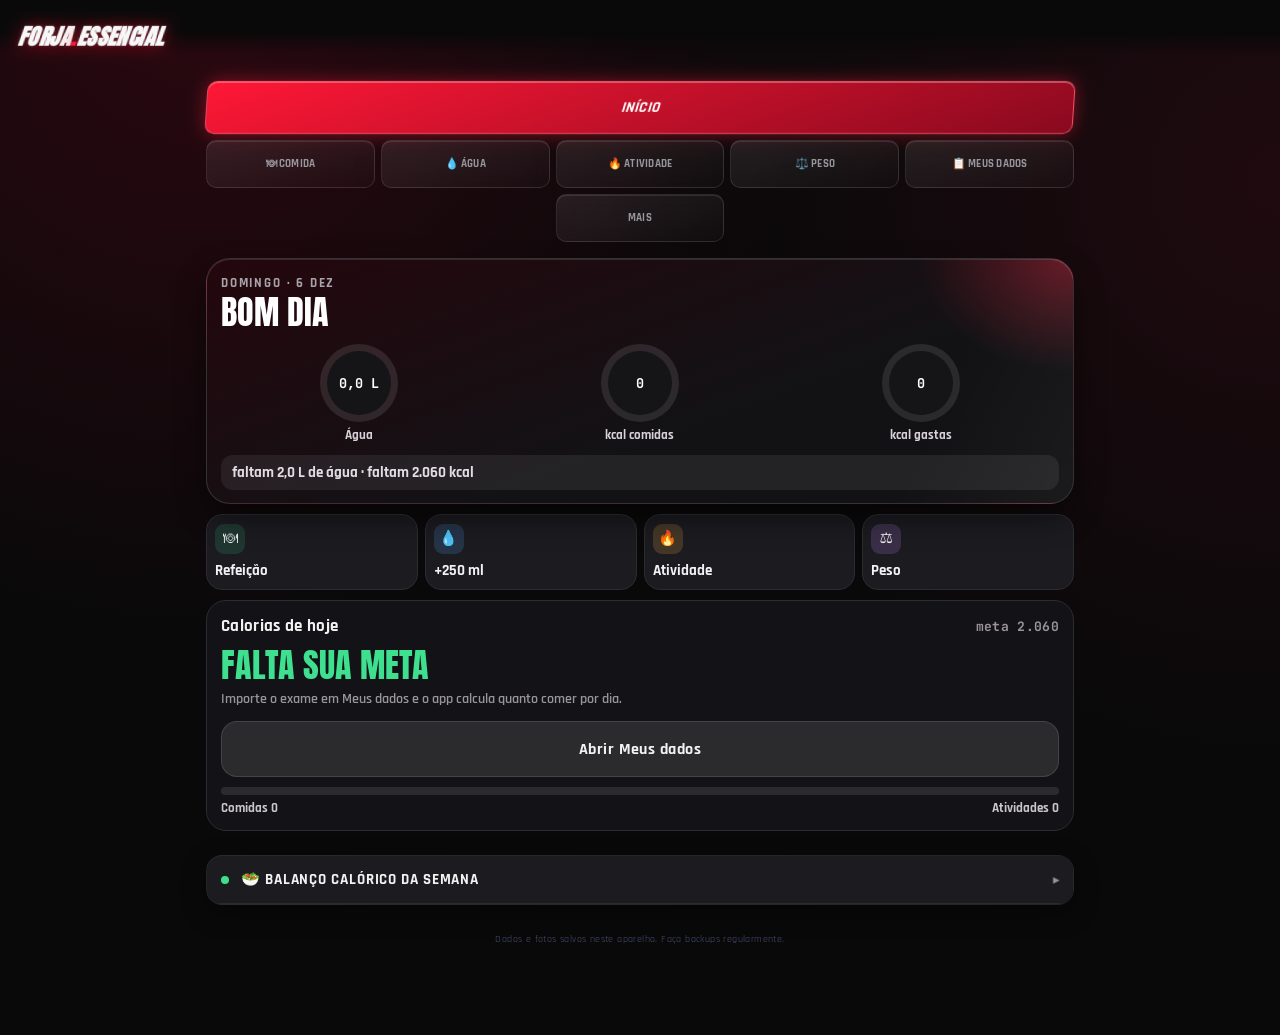
==== index.html @ 5fa27ec3 "Forja.Essencial 3.0.0 Co-Authored-By: Claude Opus 5.5 <noreply@anthropic.com> Claude-Session: https:" ====
<!DOCTYPE html>
<html lang="pt-BR">
<head>
<meta charset="UTF-8">
<meta name="viewport" content="width=device-width, initial-scale=1.0">
<title>Forja.Essencial</title>
<link rel="icon" type="image/png" sizes="192x192" href="[data-uri]">
<link rel="apple-touch-icon" sizes="180x180" href="[data-uri]">
<link rel="manifest" href="manifest.webmanifest">
<meta name="theme-color" content="#09090a">
<meta name="apple-mobile-web-app-capable" content="yes">
<meta name="apple-mobile-web-app-status-bar-style" content="black-translucent">
<meta name="apple-mobile-web-app-title" content="Forja.Essencial">
<link rel="preconnect" href="https://fonts.googleapis.com">
<link href="https://fonts.googleapis.com/css2?family=Anton&family=Rajdhani:wght@500;600;700&family=JetBrains+Mono:wght@400;500;700&display=swap" rel="stylesheet">
<link rel="stylesheet" href="app.css">
<link rel="stylesheet" href="forja3.css">

<script src="tesseract.min.js"></script>
<script src="https://accounts.google.com/gsi/client" async defer></script>
<script src="local-db.js"></script><script src="nutrition.js"></script></head>
<body data-forja-variant="essencial">

<header>
  <div class="brand-row">
    <h1>FORJA<span class="dot">.</span>TREINO</h1>
    <div class="streak-chip">🔥 <span id="streak-num">0</span> dias</div>
  </div>
</header>

<main>
  <div class="tabs">
    <button class="tab tab-main active" data-tab="inicio">Início</button>
    <button class="tab" data-tab="corrida">🏃 Corrida</button>
    <button class="tab" data-tab="natacao">🏊 Natação</button>
    <button class="tab" data-tab="crossfit">🔥 CrossFit</button>
    <button class="tab" data-tab="academia">🏋️ Academia</button>
    <button class="tab" data-tab="biblioteca">📚 Biblioteca</button>
    <button class="tab" data-tab="recompensas">🪙 Recompensas</button>
    <button class="tab" data-tab="relatorios">📊 Relatórios</button>
    <button class="tab" data-tab="progresso">📅 Progresso</button>
    <button class="tab" data-tab="corpo">⚖️ Corpo</button>
    <button class="tab" data-tab="agua">💧 Água</button>
    <button class="tab" data-tab="dieta">🍽 Dieta</button>
    <button class="tab" data-tab="cardapio">📋 Cardápio</button>
    <button class="tab" data-tab="importar">📤 Importar</button>
    <button class="tab" data-tab="mais">Mais</button>
  </div>
  <div class="section-bar" id="section-bar"><button type="button" class="sb-home" aria-label="Voltar ao Início" onclick="switchTab('inicio')">⌂</button><span class="sb-nome" id="sb-nome">Academia</span><button type="button" class="sb-trocar" id="sb-trocar" aria-expanded="false" onclick="Forja3.toggleTabs()">Trocar ▾</button></div>

  <!-- INÍCIO / DASHBOARD TAB -->
  <div id="tab-inicio">
    <section class="home-hero" id="home-hero" aria-label="Resumo de hoje"></section>

    <section class="card" id="first-run-guide" hidden>
      <div class="card-head"><h2>👋 Comece do seu jeito</h2></div>
      <p>Seus registros começam vazios. Você pode usar treino, dieta e cartões sem conectar contas. Em <strong>Mais</strong>, escolha se quer configurar seu próprio Strava, autorizar Garmin ou cadastrar um cardápio.</p>
      <div class="row"><button type="button" class="primary" id="first-run-open-settings">Ver opções em Mais</button><button type="button" id="first-run-dismiss">Entendi</button></div>
    </section>

    <div class="quote-card" id="quote-card">
      <div class="quote-text" id="quote-text"></div>
    </div>

    <section class="card creatine-week-card" id="creatine-week-card" data-home-card="creatina" aria-labelledby="creatine-week-title">
      <div class="card-head creatine-week-head">
        <div>
          <h2 id="creatine-week-title">⚡ Creatina da semana</h2>
          <p id="creatine-week-message">Carregando seus registros…</p>
        </div>
        <strong id="creatine-week-progress">0 de 7 dias</strong>
      </div>
      <div class="creatine-week-days" id="creatine-week-days" aria-label="Registro semanal de creatina"></div>
      <p class="creatine-week-note">A semana vai de segunda a domingo. Na segunda-feira, um novo painel começa automaticamente.</p>
    </section>
    <div id="custom-week-cards" data-home-card="custom-week-cards"></div>

    <div id="home-small-indicators" data-home-block="indicadores">
    <div class="dash-stat-grid">
      <div class="dash-stat" data-home-card="sequencia">
        <div class="dash-stat-num" id="dash-streak">0</div>
        <div class="dash-stat-lbl">🔥 dias seguidos (água + saldo + treino ou descanso)</div>
      </div>
      <div class="dash-stat" data-home-card="agua-sequencia">
        <div class="dash-stat-num" id="dash-water-streak">0</div>
        <div class="dash-stat-lbl">💧 dias seguidos (água)</div>
      </div>
      <div class="dash-stat dash-stat-water" data-home-card="agua">
        <div id="water-bottle-dash" title="Arraste para ajustar a água de hoje"></div>
        <div>
          <div class="dash-stat-num" id="water-bottle-dash-label">0ml</div>
          <div class="dash-stat-lbl">💧 água hoje · arraste ↕</div>
        </div>
      </div>
      <div class="dash-stat" data-home-card="peso">
        <div class="dash-stat-num" id="dash-weight">–</div>
        <div class="dash-stat-lbl">⚖️ último peso</div>
      </div>
      <div class="dash-stat" data-home-card="treinos">
        <div class="dash-stat-num" id="dash-workouts-month">0</div>
        <div class="dash-stat-lbl">📅 treinos no mês</div>
      </div>
      <div class="dash-stat" data-home-card="saldo">
        <div class="dash-stat-num" id="dash-cal-balance">–</div>
        <div class="dash-stat-lbl">🍽 saldo calórico</div>
      </div>
      <div class="dash-stat" data-home-card="gasto-ativo">
        <div class="dash-stat-num" id="dash-cal-exercise">–</div>
        <div class="dash-stat-lbl">🔥 gasto em exercício</div>
      </div>
      <div class="dash-stat" data-home-card="ingestao"><div class="dash-stat-num" id="dash-intake">–</div><div class="dash-stat-lbl">🍴 ingestão hoje</div></div>
      <div class="dash-stat" data-home-card="repouso"><div class="dash-stat-num" id="dash-resting">–</div><div class="dash-stat-lbl">🫀 calorias de repouso</div></div>
      <div class="dash-stat" data-home-card="passos">
        <div class="dash-stat-num" id="dash-steps">–</div>
        <div class="dash-stat-lbl">👟 passos hoje</div>
      </div>
      <div class="dash-stat" data-home-card="gasto-total">
        <div class="dash-stat-num" id="dash-garmin-total">–</div>
        <div class="dash-stat-lbl">⌚ gasto Garmin + CrossFit avulso</div>
      </div>
      <div class="dash-stat" data-home-card="dieta-dias">
        <div class="dash-stat-num" id="dash-deficit-streak">0</div>
        <div class="dash-stat-lbl">🥗 dias com dieta concluída</div>
      </div>
    </div>
    <p id="home-streak-criteria" class="calc-formula-note" aria-live="polite"></p>
    <p id="home-energy-sources" class="calc-formula-note" aria-live="polite"></p>
    </div>

    <div class="card" id="weekly-goal-card" data-home-card="meta-semanal" data-module-card="weekly-goal-card">
      <div class="card-head"><h2>🎯 Meta semanal</h2></div>
      <div class="goal-progress-line" id="goal-progress-line"></div>
      <div class="goal-compensation-note" id="goal-compensation-note"></div>
      <div class="home-progress-row" id="home-goal-progress">
        <div class="progress-bar-label"><span id="home-goal-progress-label">0 / 0 treinos</span></div>
        <div class="progress-bar-track"><div class="progress-bar-fill" id="home-goal-progress-fill"></div></div>
        <p class="calc-formula-note" id="home-goal-progress-remain"></p>
      </div>
      <div class="home-progress-row" id="home-deficit-progress">
        <div class="home-progress-title">🥗 Déficit calórico da semana</div>
        <div class="progress-bar-label"><span id="home-deficit-progress-label">Calculando…</span></div>
        <div class="progress-bar-track"><div class="progress-bar-fill" id="home-deficit-progress-fill"></div></div>
      </div>
      <div class="home-rewards-mini" id="home-rewards-mini">
        <div><div class="calc-formula-note" style="margin:0;">🪙 Fichas de recompensa</div><div class="hr-balance" id="home-rewards-balance">0</div></div>
        <div class="hr-next" id="home-rewards-next"></div>
      </div>
      <label style="margin-top:14px;">Meta base (treinos por semana)</label>
      <div class="stepper-row">
        <button class="step-btn" onclick="adjustWeeklyGoal(-1)">−1</button>
        <div class="custom-amount" id="weekly-goal-display">3</div>
        <button class="step-btn plus" onclick="adjustWeeklyGoal(1)">+1</button>
      </div>
      <label for="weekly-rest-day">Dia de descanso planejado nesta semana</label>
      <select id="weekly-rest-day" onchange="setWeeklyRestDay(this.value)">
        <option value="0">Domingo</option><option value="1">Segunda-feira</option><option value="2">Terça-feira</option><option value="3">Quarta-feira</option><option value="4">Quinta-feira</option><option value="5">Sexta-feira</option><option value="6">Sábado</option>
      </select>
      <p class="calc-formula-note">Se trocar o descanso para sábado, o domingo passa a exigir treino para a sequência. Um treino feito no dia de descanso também conta normalmente.</p>
    </div>
    <div class="card" data-home-card="atalhos"><div class="card-title">Atalhos do dia</div><div class="home-actions">
<button type="button" onclick="ForjaEnhancements.openTab('dieta')">🍽 Registrar refeição</button>
<button type="button" onclick="quickAddWater(200,todayKey())">💧 200 ml</button>
<button type="button" onclick="quickAddWater(500,todayKey())">💧 500 ml</button>
<button type="button" onclick="ForjaEnhancements.openTab('agua')">💧 Mais água / por goles</button>
<button type="button" onclick="ForjaEnhancements.openTab('crossfit');startCrossfitManualEntry()">🏋 Registrar WOD</button></div><p id="home-health-status" class="calc-formula-note"></p></div>
<div class="card weekly-calorie-card" id="weekly-calorie-card" data-home-card="resumo-semanal" data-tone="empty">
      <div class="card-head"><h2>🥗 Balanço calórico da semana</h2></div>
      <div class="weekly-calorie-value" id="weekly-calorie-value">Calculando…</div>
      <p class="calc-formula-note" id="weekly-calorie-detail" role="status" aria-live="polite"></p>
      <p id="weekly-range" class="calc-formula-note"></p><p id="weekly-goal" class="calc-formula-note"></p><details><summary>Ver dias e entender o saldo</summary><div id="weekly-days"></div><p class="calc-formula-note">Saldo energético = gasto total do Garmin + CrossFit registrado à parte − consumo registrado. Só entram dias concluídos com gasto disponível. Atividades já ligadas ao Garmin ou Strava não são somadas novamente.</p><p class="weekly-calorie-legend">Verde: saldo positivo · Laranja: perto de zero ou saldo muito elevado para revisar · Vermelho: consumo acima do gasto. As cores descrevem o saldo, não são uma recomendação para comer menos.</p></details>
    </div>
    <div class="card" id="weekly-report-card" data-home-card="comparacao-semanal" data-module-card="weekly-report-card"><div class="card-head"><h2>📊 Comparação semanal</h2></div><div id="weekly-report-content">O relatório será preenchido conforme seus registros e sincronizações.</div></div>
    <div data-home-card="atualizar"><button type="button" class="primary" id="home-refresh" onclick="ForjaSyncCenter.refreshAll()">Atualizar</button>
    <p id="home-refresh-status" class="calc-formula-note" role="status" aria-live="polite"></p></div>
  </div>

  <!-- CORRIDA TAB -->
  <div id="tab-corrida" style="display:none">
    <div class="card">
      <div class="card-head"><h2>🏃 Corrida</h2></div>
      <div class="corrida-status-row" id="corrida-status-line"></div>
      <p class="calc-formula-note" id="corrida-strava-status"></p>
    </div>
    <div class="card">
      <div class="row" style="gap:8px;">
        <label for="corrida-print-file" class="photo-btn" style="flex:1;text-align:center;">📷 Enviar print</label>
        <button type="button" class="photo-btn" style="flex:1;" onclick="startCorridaManualEntry()">✍️ Registro manual</button>
      </div>
      <input type="file" id="corrida-print-file" accept="image/*" style="display:none" onchange="handleCorridaPrintFile(event)">
      <div id="corrida-print-note"></div>
      <div id="corrida-print-status"></div>
      <div id="corrida-print-review"></div>
    </div>
    <div id="corrida-history-list"></div>
    <div id="corrida-charts" style="display:none">
      <div class="card" id="corrida-volume-chart"></div>
      <div class="calc-formula-note" id="corrida-volume-caption" style="margin:6px 0 14px;"></div>
      <div class="card" id="corrida-pace-chart"></div>
      <div class="calc-formula-note" id="corrida-pace-caption" style="margin:6px 0 14px;"></div>
    </div>
  </div>

  <!-- NATAÇÃO TAB -->
  <div id="tab-natacao" style="display:none">
    <div class="card">
      <div class="card-head"><h2>🏊 Natação</h2></div>
      <div class="corrida-status-row" id="natacao-status-line"></div>
      <p class="calc-formula-note" id="natacao-strava-status"></p>
    </div>
    <div class="card">
      <div class="row" style="gap:8px;">
        <label for="natacao-print-file" class="photo-btn" style="flex:1;text-align:center;">📷 Enviar print</label>
        <button type="button" class="photo-btn" style="flex:1;" onclick="startNatacaoManualEntry()">✍️ Registro manual</button>
      </div>
      <input type="file" id="natacao-print-file" accept="image/*" style="display:none" onchange="handleNatacaoPrintFile(event)">
      <div id="natacao-print-note"></div>
      <div id="natacao-print-status"></div>
      <div id="natacao-print-review"></div>
    </div>
    <div id="natacao-history-list"></div>
    <div id="natacao-charts" style="display:none">
      <div class="card" id="natacao-volume-chart"></div>
      <div class="calc-formula-note" id="natacao-volume-caption" style="margin:6px 0 14px;"></div>
      <div class="card" id="natacao-pace-chart"></div>
      <div class="calc-formula-note" id="natacao-pace-caption" style="margin:6px 0 14px;"></div>
    </div>
  </div>

  <!-- CROSSFIT TAB -->
  <div id="tab-crossfit" style="display:none">
    <div class="card">
      <div class="card-head"><h2>🔥 CrossFit</h2></div>
      <div class="corrida-status-row" id="crossfit-status-line"></div>
    </div>
    <div class="card" id="wod-library-card"><div class="card-title">Meus WODs</div><p class="calc-formula-note">Reutilize a prescrição e registre seu resultado de hoje.</p><div id="wod-library-list"></div><details><summary>Comparar registros</summary><div id="wod-comparison"></div></details></div><div class="card" id="crossfit-print-card">
      <div class="row" style="gap:8px;">
        <label for="crossfit-print-file" class="photo-btn" style="flex:1;text-align:center;" id="crossfit-print-label">📷 Enviar print</label>
        <button type="button" class="photo-btn" style="flex:1;" onclick="startCrossfitManualEntry()">✍️ Registro manual</button>
      </div>
      <input type="file" id="crossfit-print-file" accept="image/*" style="display:none" onchange="handleCrossfitPrintFile(event)">
      <div id="crossfit-print-note"></div>
      <div id="crossfit-print-status"></div>
      <div id="crossfit-print-review"></div>
    </div>
    <div id="crossfit-history-list"></div>
    <div id="crossfit-charts" style="display:none">
      <div class="card" id="crossfit-freq-chart"></div>
      <div class="calc-formula-note" id="crossfit-freq-caption" style="margin:6px 0 14px;"></div>
      <div class="card" id="crossfit-duracao-chart"></div>
      <div class="calc-formula-note" id="crossfit-duracao-caption" style="margin:6px 0 14px;"></div>
    </div>
    <div class="card" id="crossfit-science-card">
      <div class="card-head"><h2>📚 Ciência do CrossFit</h2></div>
      <div id="crossfit-science-list"></div>
    </div>
  </div>

  <!-- ACADEMIA -->
  <div id="tab-academia" style="display:none">

    <span id="academia-streak" hidden>0</span>
    <div id="ac-hoje" class="ac-hoje"></div>
    <p class="calc-formula-note gym-suggestion-note" id="gym-suggestion-note" style="display:none;"></p>
    <div class="session-box" id="session-box">
      <div class="session-idle" id="session-idle"></div>
      <div class="session-running" id="session-running" style="display:none">
        <div class="tr-l1"><span class="tr-nm" id="tr-nome">Treino livre</span><span class="session-timer" id="session-timer">00:00</span><button type="button" class="session-end-btn" onclick="ForjaGymUI.endWorkoutSession()">Finalizar</button></div>
        <div class="tr-prog"><i id="tr-prog-fill"></i></div>
        <div class="tr-l3"><span id="session-live"></span><span id="tr-vol"></span></div>
      </div>
    </div>

    <div class="card body-collapsed" id="muscle-overview-card" style="display:none">
      <button type="button" class="body-toggle-head" onclick="ForjaGymUI.toggleBodyCard()"><span>🧍 Mapa muscular de hoje</span><span class="body-toggle-arrow" id="body-toggle-arrow">▸ Ver</span></button>
      <div class="body-figure-wrap">
        <div class="body-view-toggle"><button id="view-front-btn" class="active" onclick="toggleBodyView('front')">Frente</button><button id="view-back-btn" onclick="toggleBodyView('back')">Costas</button></div>
        <div id="body-fig-front" class="body-figure-photo">
          <svg viewBox="0 0 200 350" xmlns="http://www.w3.org/2000/svg">
            <ellipse class="body-static" cx="100" cy="26" rx="19" ry="22"/>
            <rect class="body-static" x="90" y="44" width="20" height="14" rx="6"/>
            <ellipse class="muscle-zone-img" data-zone="shoulder" cx="54" cy="70" rx="19" ry="14"/>
            <ellipse class="muscle-zone-img" data-zone="shoulder" cx="146" cy="70" rx="19" ry="14"/>
            <rect class="muscle-zone-img" data-zone="chest" x="70" y="60" width="60" height="46" rx="18"/>
            <rect class="muscle-zone-img" data-zone="abs" x="80" y="108" width="40" height="48" rx="10"/>
            <rect class="muscle-zone-img" data-zone="arm_front" x="27" y="76" width="23" height="58" rx="11"/>
            <rect class="muscle-zone-img" data-zone="arm_front" x="150" y="76" width="23" height="58" rx="11"/>
            <rect class="body-static" x="25" y="132" width="20" height="52" rx="10"/>
            <rect class="body-static" x="155" y="132" width="20" height="52" rx="10"/>
            <ellipse class="body-static" cx="35" cy="190" rx="10" ry="12"/>
            <ellipse class="body-static" cx="165" cy="190" rx="10" ry="12"/>
            <rect class="body-static" x="74" y="154" width="52" height="30" rx="14"/>
            <rect class="muscle-zone-img" data-zone="legs" x="66" y="182" width="30" height="150" rx="15"/>
            <rect class="muscle-zone-img" data-zone="legs" x="104" y="182" width="30" height="150" rx="15"/>
            <ellipse class="body-static" cx="81" cy="336" rx="14" ry="8"/>
            <ellipse class="body-static" cx="119" cy="336" rx="14" ry="8"/>
          </svg>
        </div>
        <div id="body-fig-back" class="body-figure-photo" style="display:none">
          <svg viewBox="0 0 200 350" xmlns="http://www.w3.org/2000/svg">
            <ellipse class="body-static" cx="100" cy="26" rx="19" ry="22"/>
            <rect class="body-static" x="90" y="44" width="20" height="14" rx="6"/>
            <ellipse class="muscle-zone-img" data-zone="shoulder" cx="54" cy="70" rx="19" ry="14"/>
            <ellipse class="muscle-zone-img" data-zone="shoulder" cx="146" cy="70" rx="19" ry="14"/>
            <rect class="muscle-zone-img" data-zone="back" x="68" y="60" width="64" height="68" rx="20"/>
            <rect class="muscle-zone-img" data-zone="arm_back" x="27" y="76" width="23" height="58" rx="11"/>
            <rect class="muscle-zone-img" data-zone="arm_back" x="150" y="76" width="23" height="58" rx="11"/>
            <rect class="body-static" x="25" y="132" width="20" height="52" rx="10"/>
            <rect class="body-static" x="155" y="132" width="20" height="52" rx="10"/>
            <ellipse class="body-static" cx="35" cy="190" rx="10" ry="12"/>
            <ellipse class="body-static" cx="165" cy="190" rx="10" ry="12"/>
            <rect class="muscle-zone-img" data-zone="glute" x="72" y="154" width="56" height="34" rx="16"/>
            <rect class="muscle-zone-img" data-zone="legs" x="66" y="188" width="30" height="78" rx="14"/>
            <rect class="muscle-zone-img" data-zone="legs" x="104" y="188" width="30" height="78" rx="14"/>
            <rect class="muscle-zone-img" data-zone="calf" x="66" y="266" width="30" height="66" rx="12"/>
            <rect class="muscle-zone-img" data-zone="calf" x="104" y="266" width="30" height="66" rx="12"/>
            <ellipse class="body-static" cx="81" cy="336" rx="14" ry="8"/>
            <ellipse class="body-static" cx="119" cy="336" rx="14" ry="8"/>
          </svg>
        </div>
        <div class="muscle-legend"><span><i class="dot primary"></i> Trabalhado</span></div>
      </div>
    </div>

    <div class="ex-sheet-dim" id="ex-sheet-dim" onclick="ForjaGymUI.closeExSheet()"></div>
    <div id="session-stack"></div>
    <button class="primary" id="add-exercise-btn" onclick="ForjaGymUI.openPickerForAdd()" style="display:none">+ Adicionar exercício</button>

    <div class="card" id="picker-card" style="display:none">
      <div class="card-head"><h2>Escolher exercício</h2><button class="switch-btn" id="picker-close-btn" onclick="ForjaGymUI.closePicker()" style="display:none">Fechar</button></div>
      <input id="gym-catalog-search" class="picker-search" placeholder="🔍 Buscar entre 900+ exercícios (português ou inglês)…" oninput="ForjaGymUI.searchCatalog()">
      <div class="filter-chip-row">
        <button class="filter-chip active" data-filter="Todos" onclick="ForjaGymUI.selectPickerFilter(this)">Todos</button>
        <button class="filter-chip" data-filter="Peito" onclick="ForjaGymUI.selectPickerFilter(this)">Peito</button>
        <button class="filter-chip" data-filter="Costas" onclick="ForjaGymUI.selectPickerFilter(this)">Costas</button>
        <button class="filter-chip" data-filter="Ombro" onclick="ForjaGymUI.selectPickerFilter(this)">Ombro</button>
        <button class="filter-chip" data-filter="Bíceps" onclick="ForjaGymUI.selectPickerFilter(this)">Bíceps</button>
        <button class="filter-chip" data-filter="Tríceps" onclick="ForjaGymUI.selectPickerFilter(this)">Tríceps</button>
        <button class="filter-chip" data-filter="Abdômen" onclick="ForjaGymUI.selectPickerFilter(this)">Abdômen</button>
        <button class="filter-chip" data-filter="Perna" onclick="ForjaGymUI.selectPickerFilter(this)">Perna</button>
        <button class="filter-chip" data-filter="Glúteo" onclick="ForjaGymUI.selectPickerFilter(this)">Glúteo</button>
        <button class="filter-chip" data-filter="Panturrilha" onclick="ForjaGymUI.selectPickerFilter(this)">Panturrilha</button>
        <button class="filter-chip" data-filter="Cardio" onclick="ForjaGymUI.selectPickerFilter(this)">🚴 Cardio</button>
      </div>
      <div class="ex-chip-grid" id="picker-list"></div>
<div class="ex-chip-grid" id="picker-catalog-list"></div>
      <button class="primary secondary-btn" onclick="ForjaGymUI.showNewExerciseForm()">+ Novo exercício</button>
      <div id="new-ex-form" style="display:none; margin-top:10px;">
        <label>Nome do exercício</label><input id="new-ex-name" placeholder="Ex.: Supino reto" oninput="ForjaGymUI.suggestMuscleFromName(this.value)">
        <label style="margin-top:8px;">Ou identifique por foto</label>
        <input type="file" id="new-ex-photo-input" accept="image/*" capture="environment" style="display:none" onchange="ForjaGeminiVision.handleExercisePhoto(event)">
        <button class="secondary-btn" style="margin-top:4px;" onclick="document.getElementById('new-ex-photo-input').click()">📷 Identificar por foto (Gemini)</button>
        <div id="new-ex-photo-status" class="calc-formula-note" style="min-height:14px;"></div>
        <label style="margin-top:8px;">Grupo muscular <span id="muscle-suggested-tag" style="display:none;color:var(--muted);font-weight:400;">(sugerido automaticamente — ajuste se precisar)</span></label>
        <div class="muscle-chip-row">
          <button class="muscle-chip active" data-muscle="Peito" onclick="ForjaGymUI.selectMuscle(this)">Peito</button>
          <button class="muscle-chip" data-muscle="Costas" onclick="ForjaGymUI.selectMuscle(this)">Costas</button>
          <button class="muscle-chip" data-muscle="Ombro" onclick="ForjaGymUI.selectMuscle(this)">Ombro</button>
          <button class="muscle-chip" data-muscle="Bíceps" onclick="ForjaGymUI.selectMuscle(this)">Bíceps</button>
          <button class="muscle-chip" data-muscle="Tríceps" onclick="ForjaGymUI.selectMuscle(this)">Tríceps</button>
          <button class="muscle-chip" data-muscle="Abdômen" onclick="ForjaGymUI.selectMuscle(this)">Abdômen</button>
          <button class="muscle-chip" data-muscle="Perna" onclick="ForjaGymUI.selectMuscle(this)">Perna</button>
          <button class="muscle-chip" data-muscle="Glúteo" onclick="ForjaGymUI.selectMuscle(this)">Glúteo</button>
          <button class="muscle-chip" data-muscle="Panturrilha" onclick="ForjaGymUI.selectMuscle(this)">Panturrilha</button>
        </div>
        <button class="primary" onclick="ForjaGymUI.createNewExercise()" style="margin-top:8px;">Criar e usar</button>
      </div>
    </div>

    <div class="card"><div class="card-head"><h2>Treino de hoje</h2></div><div id="today-list"></div></div>

    <div class="card" id="gym-sessions-chart-card">
      <div class="card-head"><h2>📈 Evolução dos treinos</h2></div>
      <div class="chart-tabs"><button type="button" data-m="kcal" class="on" onclick="ForjaGymUI.setSessionsMetric('kcal')">Calorias</button><button type="button" data-m="durationMin" onclick="ForjaGymUI.setSessionsMetric('durationMin')">Duração</button><button type="button" data-m="volume" onclick="ForjaGymUI.setSessionsMetric('volume')">Volume</button></div>
      <div class="hbars" id="sessions-chart"></div>
    </div>

    <div class="card" id="gym-weekly-goal-card" data-module-card="gym-weekly-goal-card">
      <div class="card-head"><h2>🎯 Meta semanal</h2></div>
      <div class="session-ring-wrap">
        <div class="session-ring" id="goal-ring">
          <div class="session-ring-inner">
            <span class="session-ring-num" id="goal-ring-num">0</span>
            <span class="session-ring-lbl">treinos</span>
          </div>
        </div>
        <div class="session-ring-legend">
          <div class="session-ring-legend-row"><span class="dot" style="background:var(--blue)"></span><span id="gym-goal-progress-line"></span></div>
        </div>
      </div>
      <div class="goal-compensation-note" id="gym-goal-compensation-note"></div>
      <label>Meta base (treinos por semana)</label>
      <div class="stepper-row">
        <button class="step-btn" onclick="ForjaGymUI.adjustWeeklyGoal(-1)">−1</button>
        <div class="custom-amount" id="weekly-goal-display">3</div>
        <button class="step-btn plus" onclick="ForjaGymUI.adjustWeeklyGoal(1)">+1</button>
      </div>
    </div>

    <div class="card" id="ready-workouts-card" data-module-card="ready-workouts-card">
      <div class="card-head"><h2>✨ Treinos prontos</h2></div>
      <div class="calc-formula-note">Modelos de treino por objetivo. Toque em "Usar esse treino" pra criar os grupos automaticamente — depois você pode editar, renomear ou apagar como qualquer grupo seu.</div>
      <div id="ready-workouts-list"></div>
    </div>

    <div class="card" id="workout-groups-card" data-module-card="workout-groups-card">
      <div class="card-head"><h2>📋 Meus treinos</h2><button class="switch-btn" onclick="ForjaGymUI.showNewGroupForm()">+ Novo treino</button></div>
      <div class="calc-formula-note">Seus treinos A, B, C… O painel do topo sugere o próximo da sequência. Toque num treino para começar por ele.</div>
      <div id="workout-groups-list"></div>
      <div id="group-form" style="display:none; margin-top:10px;">
        <label>Nome do treino</label><input id="group-name-input" placeholder="Ex.: Treino A">
        <label style="margin-top:8px;">Exercícios do treino</label>
        <div class="ex-chip-grid" id="group-exercise-checklist"></div>
        <div style="display:flex; gap:8px; margin-top:8px;">
          <button class="primary" style="flex:1;" onclick="ForjaGymUI.saveWorkoutGroup()">Salvar treino</button>
          <button class="secondary-btn" onclick="ForjaGymUI.closeGroupForm()">Cancelar</button>
        </div>
      </div>
    </div>
  </div>

  <!-- BIBLIOTECA DE EXERCÍCIOS -->
  <div id="tab-biblioteca" style="display:none">
    <div class="card">
      <div class="card-head"><h2>📚 Biblioteca de exercícios</h2></div>
      <p class="calc-formula-note">Todos os exercícios num só lugar: os seus (com a foto que você tirou e a última carga registrada) e os da biblioteca completa (762+ exercícios). Toque numa categoria ou busque pelo nome.</p>
    </div>

    <div class="card">
      <label for="lib-search-input">Buscar exercício</label>
      <input id="lib-search-input" placeholder="Ex.: supino, agachamento, remada..." oninput="ForjaExerciseLibraryTab.onSearch(this.value)">
      <div class="filter-chip-row" style="margin-top:10px;">
        <button class="filter-chip" data-lib-filter="Favoritos" onclick="ForjaExerciseLibraryTab.selectFilter(this)">⭐ Favoritos</button>
        <button class="filter-chip active" data-lib-filter="Todos" onclick="ForjaExerciseLibraryTab.selectFilter(this)">Todos</button>
        <button class="filter-chip" data-lib-filter="Cardio" onclick="ForjaExerciseLibraryTab.selectFilter(this)">🚴 Cardio</button>
      </div>
      <div class="filter-chip-row">
        <button class="filter-chip" data-lib-filter="Peito" onclick="ForjaExerciseLibraryTab.selectFilter(this)">Peito</button>
        <button class="filter-chip" data-lib-filter="Costas" onclick="ForjaExerciseLibraryTab.selectFilter(this)">Costas</button>
        <button class="filter-chip" data-lib-filter="Ombro" onclick="ForjaExerciseLibraryTab.selectFilter(this)">Ombro</button>
        <button class="filter-chip" data-lib-filter="Bíceps" onclick="ForjaExerciseLibraryTab.selectFilter(this)">Bíceps</button>
        <button class="filter-chip" data-lib-filter="Tríceps" onclick="ForjaExerciseLibraryTab.selectFilter(this)">Tríceps</button>
        <button class="filter-chip" data-lib-filter="Abdômen" onclick="ForjaExerciseLibraryTab.selectFilter(this)">Abdômen</button>
        <button class="filter-chip" data-lib-filter="Perna" onclick="ForjaExerciseLibraryTab.selectFilter(this)">Perna</button>
        <button class="filter-chip" data-lib-filter="Glúteo" onclick="ForjaExerciseLibraryTab.selectFilter(this)">Glúteo</button>
        <button class="filter-chip" data-lib-filter="Panturrilha" onclick="ForjaExerciseLibraryTab.selectFilter(this)">Panturrilha</button>
      </div>
    </div>

    <div class="card" id="lib-detail-card" style="display:none"></div>

    <div class="card">
      <div class="card-head"><h2>📸 Meus exercícios</h2></div>
      <div class="ex-chip-grid" id="lib-mine-list"></div>
    </div>

    <div class="card">
      <div class="card-head"><h2>🏋️ Biblioteca completa</h2></div>
      <p id="lib-catalog-hint" class="calc-formula-note"></p>
      <div class="ex-chip-grid" id="lib-catalog-list"></div>
      <button type="button" class="primary secondary-btn" id="lib-load-more-btn" style="display:none" onclick="ForjaExerciseLibraryTab.loadMore()">Carregar mais</button>
    </div>
  </div>

  <!-- RECOMPENSAS -->
  <div id="tab-recompensas" style="display:none">
    <div class="card">
      <div class="card-head"><h2>🪙 Recompensas</h2></div>
    </div>
    <div class="card" id="gym-rewards-card" data-module-card="gym-rewards-card">
      <div class="calorie-result-card" style="margin-bottom:10px;">
        <div class="lbl">Saldo de fichas</div><div class="val" id="reward-balance">0</div>
      </div>
      <div class="goal-grid" style="margin-bottom:12px;">
        <div class="goal-cell"><div class="glbl">Dias perfeitos</div><div class="gval" id="reward-perfect-days">0</div></div>
        <div class="goal-cell"><div class="glbl">Total ganho</div><div class="gval" id="reward-total-earned">0</div></div>
      </div>
      <label>Cartela da semana</label>
      <div class="weekly-card-row" id="weekly-card-row"></div>
      <label style="margin-top:12px;">Loja de recompensas</label>
      <div id="reward-shop-list"></div>
      <div class="stepper-row" style="margin-top:10px;">
        <input id="new-reward-name" placeholder="Nome da recompensa" style="flex:2;">
        <input id="new-reward-cost" type="number" min="1" placeholder="Fichas" style="flex:1;">
      </div>
      <button class="primary secondary-btn" onclick="ForjaGymUI.addRewardFromUI()" style="margin-top:8px;">+ Adicionar recompensa</button>
      <label style="margin-top:14px;">Histórico de resgates</label>
      <div id="reward-history-list"></div>
    </div>
  </div>

  <!-- RELATÓRIOS -->
  <div id="tab-relatorios" style="display:none">
    <div class="card">
      <div class="card-head"><h2>📊 Relatórios</h2></div>
    </div>
    <div class="card" id="gym-calendar-card" data-module-card="gym-calendar-card">
      <div class="card-head"><h2>📅 Calendário</h2></div>
      <div class="cal-header"><button onclick="ForjaGymUI.calShiftMonth(-1)">‹</button><span id="cal-label"></span><button onclick="ForjaGymUI.calShiftMonth(1)">›</button></div>
      <div class="cal-grid" id="cal-grid"></div>
      <div class="cal-legend">
        <span><i class="dot" style="background:var(--blue)"></i> Academia</span>
        <span><i class="dot" style="background:#0a8f6f"></i> Cardio</span>
        <span><i class="dot" style="background:linear-gradient(135deg, var(--blue) 50%, #0a8f6f 50%)"></i> Os dois</span>
      </div>
      <div class="cal-legend" style="margin-top:4px;">
        <span>📷 Foto</span><span>⌚ Relógio</span><span>💧 Meta de água</span><span>📉 Déficit calórico</span>
      </div>
    </div>

    <div class="card" id="gym-records-card" data-module-card="gym-records-card"><div class="card-head"><h2>Recordes (1RM estimado)</h2></div><div id="pr-list"></div></div>
    <div class="card" id="gym-volume-card" data-module-card="gym-volume-card"><div class="card-head"><h2>📊 Volume total levantado</h2></div><div class="chart-wrap" id="volume-chart"></div></div>
    <div class="card" id="gym-duration-card" data-module-card="gym-duration-card">
      <div class="card-head"><h2>⏱ Duração dos treinos</h2></div>
      <div class="dash-stat-grid" id="duration-stats"></div>
      <div class="chart-wrap" id="duration-chart"></div>
    </div>
  </div>

  <!-- POST-WORKOUT RPE MODAL -->
  <div id="rpe-modal-overlay" class="rpe-modal-overlay" style="display:none">
    <div class="rpe-sheet">
      <div class="completion-phrase" id="completion-phrase"></div>
      <h2>Avalie seu esforço</h2>
      <div class="sub">Quão difícil foi esse treino, de 1 a 10?</div>
      <div class="rpe-scale-row" id="rpe-scale-row"></div>
      <div class="rpe-label-row" id="rpe-label-row"></div>
      <button class="primary" onclick="ForjaGymUI.saveSessionRpe()">Salvar</button>
      <button class="rpe-skip-btn" onclick="ForjaGymUI.skipSessionRpe()">Pular</button>
    </div>
  </div>

  <!-- REST TIMER POPUP -->
  <!-- DESCANSO (montado pelo gym-ui) -->
  <div id="rest-modal-overlay" class="rest-overlay" style="display:none"></div>

  <div id="tab-progresso" style="display:none">
    <div class="card"><div class="card-head"><h2>📅 Progresso</h2></div>
      <p class="calc-formula-note">Toque em um dia para ver o que foi registrado e o que já foi concluído. Ponto claro: em andamento; ponto preenchido: meta cumprida. Os gastos do Garmin aparecem somente quando esse dado foi sincronizado.</p>
      <div class="progress-month-nav"><button type="button" id="progress-prev-month" aria-label="Mês anterior">‹</button><strong id="progress-month"></strong><button type="button" id="progress-next-month" aria-label="Próximo mês">›</button></div>
      <p id="progress-month-summary" class="calc-formula-note"></p>
      <div id="progress-calendar-grid" class="progress-calendar-grid" aria-label="Calendário de registros"></div>
      <div class="progress-legend"><span><i class="training"></i> Treino</span><span><i class="diet"></i> Dieta</span><span><i class="water"></i> Água</span><span><i class="creatine"></i> Creatina</span><span>◯ Em andamento · ● Concluído</span></div>
      <div id="progress-day-summary" class="progress-day-summary" role="status"></div>
    </div>
    <div class="card" id="progress-muscle-card">
      <div class="card-head"><h2>💪 Músculos do dia</h2></div>
      <p class="calc-formula-note">Toque em um dia no calendário acima. O mapa estima os grupos mais envolvidos com base nas corridas, natações, movimentos de CrossFit e séries de academia daquele dia — é uma estimativa, não mede ativação muscular de verdade.</p>
      <button type="button" class="dica-add-btn" onclick="ForjaMuscleDayMap.showExample()">Ver exemplo colorido</button>
      <div id="progress-muscle-map" role="status"></div>
    </div>
  </div>

  <!-- MAIS TAB — tools & settings used occasionally, kept off the daily-glance Início -->
  <div id="tab-mais" style="display:none">

  <div class="card" id="install-app-card">
    <div class="card-head"><h2>📲 Instalar o app</h2></div>
    <p class="calc-formula-note" id="install-app-status"></p>
    <button type="button" class="primary" id="install-app-btn" style="display:none" onclick="ForjaInstallApp.install()">Instalar na tela inicial</button>
    <div id="install-app-help" style="display:none"></div>
  </div>

  <div class="card" id="sheet-sync-card">
    <div class="card-head"><h2>☁️ Planilha Google e backup</h2></div>
    <p id="sheet-sync-status" class="calc-formula-note sheet-sync-status" role="status" data-kind="init">Ainda não conectado.</p>
    <div id="gsync-box" class="gsync-box"></div>
    <label class="sheet-sync-check"><input type="checkbox" id="sheet-sync-auto" checked onchange="ForjaSheetSync.setAuto(this.checked)"> Sincronizar automaticamente</label>
    <label class="sheet-sync-check"><input type="checkbox" id="sheet-sync-photos" onchange="ForjaSheetSync.setPhotos(this.checked)"> Incluir fotos de progresso (pesado)</label>
    <button type="button" class="secondary" id="sheet-sync-disconnect" style="display:none" onclick="ForjaSheetSync.disconnect()">Desconectar</button>
    <details class="routine-panel gs-avancado"><summary>Modo avançado: planilha com Apps Script (computador)</summary>
    <label class="calc-formula-note" for="sheet-sync-url">Endereço do app da Web (termina em /exec)</label>
    <input type="url" id="sheet-sync-url" placeholder="https://script.google.com/macros/s/.../exec" autocomplete="off" autocapitalize="off" spellcheck="false">
    <label class="calc-formula-note" for="sheet-sync-token">Senha do script</label>
    <input type="password" id="sheet-sync-token" placeholder="a senha que você pôs no script" autocomplete="off">
    <button type="button" class="primary" onclick="ForjaSheetSync.connect()">Conectar e testar</button>
    <button type="button" class="secondary" onclick="ForjaSheetSync.syncNow()">Sincronizar agora</button>
    <details class="routine-panel"><summary>Como criar a planilha (faça no computador)</summary>
      <ol class="calc-formula-note">
        <li>Crie uma planilha nova em sheets.google.com.</li>
        <li>Extensões &gt; Apps Script. Apague o que houver e cole o script (botão abaixo).</li>
        <li>Troque <b>TROQUE-ESTA-SENHA</b> no topo por uma senha sua.</li>
        <li>Implantar &gt; Nova implantação &gt; App da Web &gt; Executar como: Eu &gt; Acesso: Qualquer pessoa. Autorize.</li>
        <li>Copie o endereço /exec, cole acima com a senha e toque em Conectar e testar.</li>
        <li>Nos outros aparelhos, instale o app e repita só este passo.</li>
      </ol>
      <button type="button" class="secondary" onclick="ForjaSheetSync.copyScript()">📋 Copiar script</button>
      <textarea id="sheet-sync-script-box" hidden readonly rows="6"></textarea>
      <p class="calc-formula-note">Este aparelho: <b id="sheet-sync-device"></b></p>
    </details>
    </details>
  </div>

  <div class="section-block" data-section-id="mais-integracoes" data-default-collapsed="true">
    <div class="import-section-header integracoes" onclick="toggleSection('mais-integracoes')">🔗 INTEGRAÇÕES E CONEXÕES <span class="section-chevron">▾</span></div>
    <div class="section-body">
    <div class="card" id="sync-center-card" data-module-card="sync-center-card">
      <div class="card-head"><h2>🔄 Central de sincronização</h2></div>
      <p class="calc-formula-note">Atualiza as fontes autorizadas e preserva os últimos dados se algum serviço estiver indisponível.</p>
      <p id="sync-center-status" class="calc-formula-note" role="status">Ainda não houve sincronização neste aparelho.</p>
      <button type="button" class="primary" onclick="ForjaSyncCenter.refreshAll()">Atualizar Garmin e Strava</button>
    </div>
    <div class="card" id="strava-card" data-module-card="strava-card">
      <div class="card-head"><h2>🔗 Conectar ao Strava</h2></div>
      <p class="calc-formula-note">Importe corridas, natação e CrossFit ao abrir o aplicativo. A primeira importação busca os últimos 90 dias. A conexão depende de um cadastro Strava e de um serviço publicado em uma conta sua.</p>
      <details class="routine-panel"><summary>Como conectar minha conta?</summary>
        <ol><li>Tenha uma conta Strava e crie um aplicativo em Configurações → Minha API no site do Strava.</li>
        <li>Peça o pacote do serviço Forja.Treino a quem lhe enviou este APK. Publique esse serviço e crie o banco D1 na sua própria conta Cloudflare, conforme as instruções do pacote.</li>
        <li>Cadastre no seu serviço o ID e segredo da sua aplicação Strava, seu ID de atleta, o endereço HTTPS do serviço e as chaves privadas. Não informe esses segredos aqui no aplicativo nem os envie a outra pessoa.</li>
        <li>Depois que a página <code>/health</code> do seu serviço mostrar <code>ready:true</code>, cole abaixo a URL HTTPS do serviço, salve e toque em Conectar ao Strava. Autorize no navegador e volte ao Forja.</li></ol>
        <p>É opcional. Sem esse serviço, os registros manuais, a dieta e os cartões continuam funcionando. A análise de fotos com IA também depende dessa conexão.</p>
      </details>
      <label for="strava-service-url">Endereço do serviço de conexão</label>
      <input type="url" id="strava-service-url" placeholder="https://forja-strava.seu-subdominio.workers.dev" autocomplete="off" spellcheck="false">
      <button type="button" class="primary secondary-btn" id="strava-save">Salvar configuração</button>
      <p id="strava-privacy" class="calc-formula-note"></p>
      <div style="display:flex;gap:8px;flex-wrap:wrap">
        <button type="button" class="primary" id="strava-connect" disabled>Conectar ao Strava</button>
        <button type="button" class="primary secondary-btn" id="strava-sync" disabled>Sincronizar agora</button>
        <button type="button" class="primary secondary-btn" id="strava-disconnect" disabled>Desconectar</button>
      </div>
      <p id="strava-status" role="status" aria-live="polite" class="calc-formula-note">Aguardando configuração.</p>
      <p class="calc-formula-note">Treinos manuais são mantidos. Calorias podem não estar disponíveis na importação; nesse caso, confira e preencha manualmente.</p>
    </div>
    <div class="card" id="health-connect-card" data-module-card="health-connect-card">
      <div class="card-head"><h2>⌚ Garmin pelo Health Connect</h2></div>
      <p id="health-connect-status" role="status" class="calc-formula-note">Verificando compatibilidade…</p>
      <details class="routine-panel"><summary>Conexão e dados do Garmin</summary>
      <p class="calc-formula-note">Leia passos e calorias ativas enviados pelo Garmin Connect. Os dados permanecem neste aparelho e não são enviados ao nosso serviço.</p>
      <div style="display:flex;gap:8px;flex-wrap:wrap">
        <button type="button" class="primary" id="health-connect-connect" onclick="ForjaHealthConnect.connect()">Autorizar acesso</button>
        <button type="button" class="primary secondary-btn" id="health-connect-sync" onclick="ForjaHealthConnect.sync()">Sincronizar</button>
      </div>
      <div id="health-connect-days"></div>
      </details>
    </div>
    <div class="card" id="dash-gym-card" data-module-card="dash-gym-card">
      <div class="card-head"><h2>💳 Pagamento do CrossFit</h2></div>
      <label>Vencimento (dia do mês)</label>
      <div class="stepper-row">
        <button class="step-btn" onclick="adjustGymDueDay(-1)">−1</button>
        <div class="custom-amount" id="gym-due-day-display">5</div>
        <button class="step-btn plus" onclick="adjustGymDueDay(1)">+1</button>
      </div>
      <div class="gym-status" id="gym-status"></div>
      <button class="primary" onclick="markGymPaid()">✓ Marcar CrossFit como pago este mês</button>
      <button class="primary secondary-btn" id="gym-notif-btn" onclick="enableGymReminders()" style="margin-top:10px;">🔔 Ativar lembrete de pagamento</button>
    </div>

    <div class="card" id="gemini-key-card" data-module-card="gemini-key-card">
      <div class="card-head"><h2>✨ Chave do Gemini (foto da comida/exercício)</h2></div>
      <p class="calc-formula-note">Pega grátis em <a href="https://aistudio.google.com/apikey" target="_blank" rel="noopener">aistudio.google.com/apikey</a> (sem cartão de crédito). Fica salva só neste aparelho.</p>
      <label>Chave da API</label>
      <input id="gemini-api-key-input" type="password" placeholder="AIzaSy...">
      <button class="primary secondary-btn" onclick="ForjaGeminiVision.saveKeyFromUI()">Salvar chave</button>
      <p id="gemini-key-status" class="calc-formula-note" style="margin-top:8px;">Nenhuma chave configurada ainda.</p>
    </div>

    <div class="card" id="exdb-key-card" data-module-card="exdb-key-card">
      <div class="card-head"><h2>🏋️ Biblioteca de exercícios (fotos/GIFs)</h2></div>
      <p class="calc-formula-note">A biblioteca já vem com fotos estáticas da <a href="https://wger.de" target="_blank" rel="noopener">wger.de</a> (grátis, sem chave). Pra ver GIFs animados também, crie uma conta grátis em <a href="https://rapidapi.com/justin-WFnsXH_t6/api/exercisedb" target="_blank" rel="noopener">rapidapi.com/.../exercisedb</a> e cole sua chave abaixo. Fica salva só neste aparelho.</p>
      <label>Chave da RapidAPI (ExerciseDB)</label>
      <input id="exdb-api-key-input" type="password" placeholder="Cole sua chave aqui...">
      <button class="primary secondary-btn" onclick="ForjaExerciseLibrary.saveKeyFromUI()">Salvar chave</button>
      <p id="exdb-key-status" class="calc-formula-note" style="margin-top:8px;">Nenhuma chave configurada ainda — sem ela, a biblioteca usa só as fotos estáticas da wger.</p>
    </div>

    <div class="card" id="remap-history-card" data-module-card="remap-history-card">
      <div class="card-head"><h2>🔄 Remapear histórico de exercícios</h2></div>
      <p class="calc-formula-note">Pega os exercícios que você já registrou antes e tenta achar músculo, equipamento, fotos e passo a passo pra cada um na biblioteca nova (wger + free-exercise-db). Útil pra atualizar exercícios antigos que ficaram sem essas informações.</p>
      <button class="primary secondary-btn" onclick="ForjaGymUI.runRemapHistory()">Remapear meu histórico agora</button>
      <p id="remap-history-status" class="calc-formula-note" style="margin-top:8px;"></p>
    </div>
    </div>
  </div>

  <div class="section-block" data-section-id="mais-config" data-default-collapsed="true">
    <div class="import-section-header settings" onclick="toggleSection('mais-config')">⚙️ CONFIGURAÇÕES E PREFERÊNCIAS <span class="section-chevron">▾</span></div>
    <div class="section-body">
    <div class="card">
      <label>Abas visíveis</label>
      <p class="calc-formula-note">Escolha o que aparece na navegação. Início e Mais permanecem sempre disponíveis.</p>
      <div id="visible-tabs-list" class="visible-tabs-list"></div>

      <label style="margin-top:16px;">Cartões da tela inicial</label>
      <p class="calc-formula-note">Escolha o que aparece. Mova o bloco inteiro de indicadores pequenos entre os cartões maiores e ações; os indicadores também podem ser ordenados dentro do bloco.</p>
      <div id="dashboard-layout-list"></div>

      <details class="routine-panel" style="margin-top:16px"><summary>Começar a usar o Forja</summary>
        <p>Você pode usar registros de treino, dieta e hábitos neste aparelho sem conectar contas. As opções abaixo são independentes.</p>
        <p><strong>Strava e foto com IA:</strong> se quiser, crie sua aplicação Strava e seu serviço Cloudflare; informe o endereço do seu serviço na área Strava abaixo e autorize sua própria conta. Nunca use o serviço de outra pessoa.</p>
        <p><strong>Garmin:</strong> se quiser, sincronize o relógio no Garmin Connect e permita compartilhar passos e calorias com o Health Connect deste celular. Depois autorize o Forja na área Garmin abaixo.</p>
        <p><strong>Cardápio:</strong> preencha o seu na seção Meu cardápio ou importe um arquivo de cardápio. É opcional; a aba Dieta funciona sem ele.</p>
      </details>

      <details class="routine-panel" style="margin-top:12px"><summary>Meu cardápio (opcional)</summary>
        <p>Escreva um alimento por linha: <strong>Alimento | Quantidade</strong>. Exemplo: Pão francês | 50g. O cardápio serve de atalho; você ainda pode registrar qualquer refeição.</p>
        <div id="plan-editor">
          <label for="plan-cafe">Café da manhã</label><textarea id="plan-cafe" rows="3"></textarea>
          <label for="plan-almoco">Almoço</label><textarea id="plan-almoco" rows="3"></textarea>
          <label for="plan-lanche">Lanche</label><textarea id="plan-lanche" rows="3"></textarea>
          <label for="plan-janta">Jantar</label><textarea id="plan-janta" rows="3"></textarea>
          <label for="plan-ceia">Ceia</label><textarea id="plan-ceia" rows="3"></textarea>
        </div>
        <button type="button" class="primary" id="plan-save">Salvar meu cardápio</button>
        <label for="plan-import-file">Ou importar arquivo de cardápio do Forja (.json)</label><input id="plan-import-file" type="file" accept=".json,application/json">
        <p id="plan-status" role="status"></p>
      </details>

      <label style="margin-top:16px;">Meus cartões semanais</label>
      <p class="calc-formula-note">Crie cartões para marcar hábitos de segunda a domingo. A semana nova começa vazia e o histórico fica salvo neste aparelho.</p>
      <form id="custom-card-form" class="custom-card-form">
        <input type="hidden" id="custom-card-id">
        <label for="custom-card-title">Título</label>
        <input id="custom-card-title" maxlength="80" required placeholder="Ex.: Tomei água hoje">
        <label for="custom-card-description">Descrição (opcional)</label>
        <input id="custom-card-description" maxlength="240" placeholder="Ex.: cumprir minha meta diária">
        <div class="row custom-card-actions"><button type="submit" class="primary">Salvar cartão</button><button type="button" id="custom-card-cancel" class="primary">Cancelar edição</button></div>
        <p id="custom-card-status" role="status"></p>
      </form>
      <div id="custom-week-cards-settings"></div>

      <label style="margin-top:16px;">Aparência</label>
      <div class="theme-toggle-row">
        <button class="theme-btn active" id="theme-dark-btn" onclick="setTheme('dark')">🌙 Escuro</button>
        <button class="theme-btn" id="theme-light-btn" onclick="setTheme('light')">☀️ Claro</button>
      </div>

      <label style="margin-top:16px;">Backup</label>
      <p id="backup-last-confirmed" class="calc-formula-note" role="status">Verificando...</p>
      <button class="primary" onclick="copyBackupDirect()">📋 Copiar backup (um toque)</button>
      <div class="settings-btn-row" style="margin-top:8px;">
        <button class="settings-btn" onclick="exportBackup()">⬇ Exportar</button>
        <button class="settings-btn" onclick="triggerImportPicker()">⬆ Importar</button>
      </div>
      <input type="file" id="backup-import-file" accept="application/json" style="display:none">

      <div id="backup-text-panel" style="display:none; margin-top:12px;">
        <label>Não copiou automático? Copie o texto abaixo manualmente:</label>
        <textarea id="backup-text-area" readonly rows="5" style="width:100%; background:var(--panel-2); border:1px solid var(--line); color:var(--text); border-radius:8px; padding:10px; font-size:11px; font-family:monospace;"></textarea>
        <button class="primary secondary-btn" onclick="copyBackupText()" style="margin-top:8px;">📋 Copiar texto</button>
      </div>

      <label style="margin-top:14px;">Importar backup</label>
      <button class="primary" onclick="pasteBackupDirect()">📥 Colar backup (um toque)</button>
      <textarea id="backup-paste-area" rows="4" placeholder="Ou cole aqui manualmente..." style="width:100%; margin-top:8px; background:var(--panel-2); border:1px solid var(--line); color:var(--text); border-radius:8px; padding:10px; font-size:11px; font-family:monospace;"></textarea>
      <button class="primary secondary-btn" onclick="importBackupFromText()" style="margin-top:8px;">Importar deste texto</button>
    </div>

    <div class="card" id="gdrive-card" data-module-card="gdrive-card">
      <div class="card-head"><h2>☁️ Backup automático no Google Drive</h2></div>
      <div class="gdrive-status" id="gdrive-status">Cole seu Client ID do Google abaixo pra ativar.</div>
      <details style="margin:8px 0;">
        <summary>Como conseguir um Client ID (uma vez só)</summary>
        <p class="calc-formula-note">Isso usa a sua própria conta Google — o app nunca vê sua senha. Em console.cloud.google.com, crie um projeto (ou use um existente) → "Credenciais" → "Criar credenciais" → "ID do cliente OAuth" → tipo "Aplicativo da Web" → em "Origens JavaScript autorizadas" adicione o endereço exato onde você publicou este app (ex: https://seu-app.netlify.app). Copie o Client ID gerado e cole abaixo.</p>
      </details>
      <label>Client ID do Google</label>
      <input id="gdrive-client-id-input" placeholder="algo.apps.googleusercontent.com">
      <button class="primary secondary-btn" onclick="saveGDriveClientId()">Salvar Client ID</button>
      <button class="primary" id="gdrive-connect-btn" onclick="connectGoogleDrive()" style="margin-top:10px; display:none;">🔗 Conectar Google Drive</button>
      <button class="primary secondary-btn" id="gdrive-sync-now-btn" onclick="syncGDriveNow()" style="margin-top:10px; display:none;">☁️ Enviar backup agora</button>
      <div class="water-action-row" id="gdrive-auto-row" style="display:none; margin-top:10px;">
        <button class="primary secondary-btn" id="gdrive-auto-toggle-btn" onclick="toggleGDriveAutoSync()">⬜ Ativar backup automático diário</button>
      </div>
    </div>
    </div>
  </div>

  <div class="section-block" data-section-id="mais-recursos" data-default-collapsed="true">
    <div class="import-section-header recursos" onclick="toggleSection('mais-recursos')">🎛️ PERSONALIZAR RECURSOS <span class="section-chevron">▾</span></div>
    <div class="section-body">
    <div class="card">
      <p class="calc-formula-note">Desative cartões que você não usa (ex: integrações do CrossFit, Strava, Garmin). Eles somem das abas, mas os dados continuam salvos — é só reativar aqui se mudar de ideia.</p>
      <div id="module-toggle-list"></div>
    </div>
    </div>
  </div>

  <div class="section-block" data-section-id="mais-privacidade" data-default-collapsed="true">
    <div class="import-section-header privacy" onclick="toggleSection('mais-privacidade')">🔒 PRIVACIDADE E DADOS <span class="section-chevron">▾</span></div>
    <div class="section-body">
    <div class="card" id="privacy-card">
      <div class="card-head"><h2>🔒 Privacidade e acesso</h2></div>
      <p class="calc-formula-note">Seus registros ficam no aparelho. Strava usa o serviço Cloudflare configurado; Garmin é lido pelo Health Connect. Tokens e sessões não entram no backup.</p>
      <p id="privacy-lock-status" class="calc-formula-note">Verificando bloqueio…</p>
      <label for="privacy-new-pin">PIN de 4 a 8 números</label><input id="privacy-new-pin" type="password" inputmode="numeric" maxlength="8" autocomplete="new-password">
      <div class="settings-btn-row"><button type="button" class="settings-btn" onclick="ForjaPrivacyLock.configureFromUI()">Ativar ou trocar PIN</button><button type="button" class="settings-btn" onclick="ForjaPrivacyLock.disableFromUI()">Desativar PIN</button></div>
      <button type="button" class="primary secondary-btn" style="margin-top:8px" onclick="ForjaPrivacyLock.lock()">Bloquear agora</button>
      <p class="calc-formula-note">Nesta versão, o PIN protege o acesso ao aplicativo. A biometria poderá ser ativada em uma atualização futura com suporte nativo compatível.</p>
    </div>

    <div class="card" id="checkpoint-card">
      <div class="card-head"><h2>💾 Salvar tudo</h2></div>
      <div class="calc-formula-note">Salva um ponto de restauração com tudo que está preenchido agora (peso, água, dieta, fotos de evolução, metas). Se algo der errado depois — reset por engano, bug — dá pra voltar pra esse ponto.</div>
      <div id="checkpoint-status" style="font-size:12px; color:var(--muted); margin:8px 0;">Carregando...</div>
      <div id="checkpoint-default">
        <button type="button" class="dica-add-btn" style="width:100%;" onclick="saveCheckpoint()">💾 Salvar tudo</button>
        <button type="button" class="dica-add-btn" style="width:100%;margin-top:8px;" onclick="toggleRestoreCheckpointConfirm(true)">♻️ Restaurar último salvamento</button>
      </div>
      <div id="checkpoint-restore-confirm" style="display:none; gap:8px;">
        <div class="calc-formula-note" style="color:var(--red);">Tem certeza? Isso vai substituir peso, água, dieta e fotos atuais pelo que estava salvo — não tem como desfazer.</div>
        <button type="button" class="dica-add-btn" style="width:100%;border-color:#5a2030;color:var(--red);margin-bottom:8px;" onclick="executeRestoreCheckpoint()">Sim, restaurar</button>
        <button type="button" class="dica-add-btn" style="width:100%;" onclick="toggleRestoreCheckpointConfirm(false)">Cancelar</button>
      </div>
    </div>

    <div class="card" id="reset-dados-card">
      <div class="card-head"><h2>🗑️ Zerar dados anteriores</h2></div>
      <div class="calc-formula-note">Apaga peso, água, fotos de evolução e dieta registrados até agora. Corrida, natação e CrossFit não são afetados. Ação sem volta — use uma vez pra começar do zero.</div>
      <div id="reset-dados-default">
        <button type="button" class="dica-add-btn" style="width:100%;border-color:#5a2030;color:var(--red);" onclick="toggleResetDadosConfirm(true)">🗑️ Zerar dados anteriores</button>
      </div>
      <div id="reset-dados-confirm" style="display:none; gap:8px;">
        <div class="calc-formula-note" style="color:var(--red);">Tem certeza? Peso, água, fotos de evolução e dieta serão apagados — não tem como desfazer.</div>
        <button type="button" class="dica-add-btn" style="width:100%;border-color:#5a2030;color:var(--red);margin-bottom:8px;" onclick="executeResetDados()">Sim, apagar tudo</button>
        <button type="button" class="dica-add-btn" style="width:100%;" onclick="toggleResetDadosConfirm(false)">Cancelar</button>
      </div>
    </div>
    </div>
  </div>

  <div class="section-block" data-section-id="mais-sobre" data-default-collapsed="true">
    <div class="import-section-header sobre" onclick="toggleSection('mais-sobre')">ℹ️ SOBRE O APP <span class="section-chevron">▾</span></div>
    <div class="section-body">
    <div class="card" id="changelog-card">
      <div class="card-head"><h2>📋 Versão do app</h2><span class="count">v<span id="changelog-current-version">–</span></span></div>
      <p class="calc-formula-note">Tudo que já foi implementado até agora, versão por versão.</p>
      <div id="changelog-list"></div>
    </div>

    <div class="card" id="offline-status-card">
      <div class="card-head"><h2>📴 Modo offline</h2></div>
      <p class="calc-formula-note" id="offline-status-note">Preparando cache para uso sem internet…</p>
    </div>

    <div class="card" id="update-card">
      <div class="card-head"><h2>⬆ Atualizações</h2></div>
      <p id="update-check-status" class="calc-formula-note">Verificação local ativa.</p>
      <label for="update-manifest-url">Endereço público de versões (opcional)</label><input id="update-manifest-url" type="url" placeholder="https://seu-site/forja-version.json">
      <button type="button" class="primary secondary-btn" onclick="ForjaUpdateCheck.saveFromUI()">Salvar verificação</button>
      <p class="calc-formula-note">Antes de instalar outra versão, exporte um backup. O aplicativo nunca instala APK silenciosamente.</p>
    </div>
    </div>
  </div>
  </div>

  <!-- IMPORTAR TAB — every "send a screenshot" feature lives here, in one place -->
  <div id="tab-importar" style="display:none">
    <div class="import-section-header treino">🏋️ TREINO / CARDIO — print do relógio</div>
    <div class="card" id="watch-ocr-card" data-module-card="watch-ocr-card">
      <p class="calc-formula-note">Manda o print da tela de detalhe do treino no Zepp — o app lê duração, frequência cardíaca, zonas, efeito e RPE automaticamente. Confira antes de salvar, a leitura pode errar.</p>
      <label>Associar a qual treino?</label>
      <select id="watch-ocr-session-select" style="width:100%; background:var(--panel-2); border:1px solid var(--line); color:var(--text); border-radius:10px; padding:11px 12px; font-size:14px; margin-bottom:10px;"></select>
      <label for="watch-ocr-file" class="photo-btn" style="display:block; margin-bottom:10px;">📷 Escolher print do treino</label>
      <input type="file" id="watch-ocr-file" accept="image/*" style="display:none" onchange="ForjaGymUI.handleWatchOcrFile(event)">
      <div id="watch-ocr-status"></div>
      <div id="watch-ocr-review"></div>
      <div id="watch-ocr-history" style="margin-top:14px;"></div>
    </div>

    <div class="import-section-header corpo">⚖️ BALANÇA — bioimpedância (OKOK)</div>
    <div class="card" id="scale-import-card" data-module-card="scale-import-card">
      <p class="calc-formula-note">Manda o print da tela "Detalhes" do app OKOK — lê peso, % gordura, massa muscular, água, gordura visceral, metabolismo e mais.</p>
      <label for="scale-import-file" class="photo-btn" style="display:block; margin-bottom:10px;">📷 Escolher print da balança</label>
      <input type="file" id="scale-import-file" accept="image/*" style="display:none" onchange="ForjaGymUI.handleScaleOcrFile(event)">
      <div id="scale-import-status"></div>
      <div id="scale-import-review"></div>
      <div id="scale-import-history" style="margin-top:14px;"></div>
    </div>

    <div class="import-section-header corpo">📸 CORPO — foto de evolução física</div>
    

    <div class="card" id="progress-photo-card">
      <div class="card-head"><h2>Evolução do corpo</h2><span class="count" id="progress-count"></span></div>
      <div id="photo-reminder-banner"></div>
      <label>Ângulo da foto</label>
      <div class="angle-row">
        <button class="angle-btn active" data-angle="Frente" onclick="selectAngle(this)">Frente</button>
        <button class="angle-btn" data-angle="Lado" onclick="selectAngle(this)">Lado</button>
        <button class="angle-btn" data-angle="Costas" onclick="selectAngle(this)">Costas</button>
      </div>
      <label for="progress-photo-file" class="photo-btn" id="progress-photo-label" style="display:block; margin-top:10px;">📸 Tirar / adicionar foto de progresso</label>
      <input type="file" id="progress-photo-file" accept="image/*">
      <button class="primary secondary-btn" id="photo-hide-toggle" onclick="togglePhotosHidden()" style="margin-top:10px;">🙈 Ocultar fotos</button>
      <div class="progress-grid" id="progress-grid"></div>
    </div>

    <div class="card" id="photo-compare-card" style="display:none" data-module-card="photo-compare-card">
      <div class="card-head"><h2>🔄 Comparar evolução</h2></div>
      <label>Ângulo</label>
      <div class="angle-row" id="compare-angle-row"></div>
      <div class="compare-slider-wrap" id="compare-slider-wrap"></div>
      <div class="compare-dates-row" id="compare-dates-row"></div>
    </div>
  </div>

  <!-- DIETA TAB -->
  <div id="tab-dieta" style="display:none">
    <div class="card">
      <div class="stepper-row">
        <button class="step-btn" onclick="shiftDietDate(-1)">‹ Anterior</button>
        <input type="date" id="diet-date-input" onchange="setDietDate(this.value)" style="flex:2; text-align:center; background:var(--panel-2); border:1px solid var(--line); color:var(--text); border-radius:10px; padding:10px;">
        <button class="step-btn plus" onclick="shiftDietDate(1)">Próximo ›</button>
      </div>
    </div>

    <div class="import-section-header comida">🍽️ DIETA DE HOJE</div>
    <div class="card" id="diet-summary-card">
      <div class="card-head"><h2 id="diet-summary-title">🍽 Hoje</h2></div>
      <div id="diet-rings"></div>
      <div id="diet-goal-compare"></div>
      <div id="deficit-streak-label" class="water-streak-label"></div>
    </div>

    <div class="import-section-header comida">⚡ LANÇAMENTO RÁPIDO</div>
    <div class="card" id="quick-diet-card">
      <div id="quick-shortcuts"></div>

      <label style="margin-top:12px;">📋 Colar o texto do Gemini</label>
      <textarea id="quick-diet-text" rows="5" placeholder="Cole aqui o texto do Gemini (calorias, proteína, carbo e gordura) e toque em Lançar..."></textarea>
      <button class="primary" onclick="ForjaQuickDiet.launchText()" style="margin-top:8px;">✓ Lançar no dia de hoje</button>
      <div id="quick-diet-result"></div>

      <label style="margin-top:16px;">📷 Ou foto da refeição (analisada aqui mesmo)</label>
      <input type="file" id="quick-diet-photo-file" accept="image/jpeg,image/png,image/webp" capture="environment" style="display:none" onchange="ForjaGeminiVision.handleQuickPhotoSelect(event)">
      <button class="secondary-btn" style="margin-top:4px;" onclick="document.getElementById('quick-diet-photo-file').click()">📷 Tirar ou escolher foto</button>
      <img id="quick-diet-photo-preview" alt="Foto da refeição" hidden style="width:100%;max-height:280px;object-fit:contain;border-radius:12px;margin:10px 0">
      <div id="quick-diet-photo-note-wrap" hidden style="margin-top:8px;">
        <label for="quick-diet-photo-note">Quer contar algo que a foto não mostra? (opcional)</label>
        <textarea id="quick-diet-photo-note" rows="2" placeholder="Ex: é um salgado de frango, a versão light do Rap10..."></textarea>
        <div class="row" style="gap:8px; margin-top:6px;">
          <button type="button" class="secondary-btn" id="quick-diet-note-mic" style="flex:1;" onclick="ForjaGeminiVision.toggleQuickNoteDictation()">🎤 Ditar</button>
          <button type="button" class="primary" style="flex:2;" onclick="ForjaGeminiVision.analyzeQuickPhoto()">🔍 Analisar foto</button>
        </div>
      </div>
      <div id="quick-diet-photo-status" class="calc-formula-note" style="min-height:14px;"></div>
      <div id="quick-diet-photo-result"></div>

      <details class="quick-more" style="margin-top:14px;">
        <summary>Outras formas (print do Zepp)</summary>
        <input type="file" id="diet-zepp-ocr-file" accept="image/*" style="display:none" onchange="ForjaQuickDiet.handleZeppPhoto(event)">
        <button class="secondary-btn" style="margin-top:8px;" onclick="document.getElementById('diet-zepp-ocr-file').click()">📷 Escolher print do Zepp</button>
        <div id="quick-diet-zepp-status" class="calc-formula-note" style="min-height:14px;"></div>
      </details>

      <p class="calc-formula-note" id="quick-diet-gemini-key-hint" style="margin-top:14px;"></p>
    </div>

    <div class="section-block" data-section-id="dieta-avancado" data-default-collapsed="true">
    <div class="import-section-header comida" onclick="toggleSection('dieta-avancado')">🔧 LANÇAMENTO DETALHADO (AVANÇADO, RARAMENTE NECESSÁRIO) <span class="section-chevron">▾</span></div>
    <div class="section-body">
    <div class="card">
      <div class="card-head"><h2>➕ Adicionar refeição</h2></div>
      <div class="calc-formula-note">Escolha a refeição e use uma das formas abaixo. Café, almoço, lanche, jantar e livre aceitam qualquer alimento.</div>

      <label>Tipo de refeição</label>
      <div class="meal-type-grid" id="diet-meal-type-grid"></div>
      <section id="diet-simple" aria-label="Lançar refeição">
        <p class="diet-step">Escolha como lançar</p>
        <div class="diet-method-choices" role="group" aria-label="Forma de lançamento">
          <button type="button" class="active" aria-pressed="true" data-diet-method="text" onclick="ForjaDietFlow.showMethod('text')">📋 Colar texto</button>
          <button type="button" aria-pressed="false" data-diet-method="food" onclick="ForjaDietFlow.showMethod('food')">✍️ Digitar alimentos</button>
          <button type="button" aria-pressed="false" data-diet-method="barcode" onclick="ForjaDietFlow.showMethod('barcode')">▥ Código de barras</button>
          <button type="button" aria-pressed="false" data-diet-method="photo" onclick="ForjaDietFlow.showMethod('photo')">📷 Foto</button>
        </div>
        <p class="diet-step">1 · Informe o que consumiu</p><p id="draft-state" class="calc-formula-note" role="status">Seu lançamento fica em rascunho até salvar.</p>
        <button id="draft-resume" hidden type="button" class="dica-add-btn" onclick="ForjaRoutineDiet.resumeDraft()">Retomar último rascunho</button>
        <details id="quick-entry" class="routine-panel" open><summary>📋 Colar texto pronto ou preencher manualmente</summary>
          <p>Cole o resultado do ChatGPT ou preencha os campos. Os valores confirmados aqui não serão trocados pelos do catálogo.</p>
          <label for="quick-paste">Texto com os totais da refeição</label><textarea id="quick-paste" rows="3" placeholder="Barrinha marca A — 190 kcal, 15 g proteína, 20 g carboidratos, 6 g gorduras"></textarea>
          <button type="button" class="dica-add-btn" onclick="ForjaRoutineDiet.parseQuick()">Interpretar texto</button>
          <div id="quick-review">
            <p class="diet-step">Confirmação curta</p>
            <label for="quick-description">Descrição da refeição</label><input id="quick-description" placeholder="Ex.: pão com queijo e café">
            <label for="quick-kcal">Calorias consumidas (obrigatório)</label><input id="quick-kcal" type="number" min="0" step="any" inputmode="decimal">
            <div class="nutrient-fields"><label>Proteínas (g)<input id="quick-protein_g" type="number" min="0" step="any" placeholder="Não informado"></label><label>Carboidratos (g)<input id="quick-carbs_g" type="number" min="0" step="any" placeholder="Não informado"></label><label>Gorduras (g)<input id="quick-fat_g" type="number" min="0" step="any" placeholder="Não informado"></label></div>
            <p class="calc-formula-note">Deixar em branco significa “não informado”. Zero significa que o alimento não tem esse nutriente.</p>
            <button type="button" class="primary diet-save" onclick="ForjaRoutineDiet.saveQuick()">Confirmar e salvar refeição</button>
          </div>
        </details>
        <details id="barcode-panel" class="routine-panel"><summary>▥ Buscar por código de barras</summary>
          <button type="button" class="dica-add-btn" onclick="ForjaBarcode.scan()">Ler código com a câmera</button>
          <label for="barcode-number">Ou digite o código da embalagem</label><input id="barcode-number" inputmode="numeric" maxlength="14">
          <button id="barcode-lookup" type="button" class="dica-add-btn" onclick="ForjaBarcode.lookup()">Buscar produto</button><button id="barcode-refresh" hidden type="button" class="dica-add-btn" onclick="ForjaBarcode.refresh()">Atualizar da internet</button><p id="barcode-status" role="status"></p>
          <div id="barcode-review" hidden><label>Produto<input id="barcode-name"></label><p>Confira os nutrientes por 100 g ou 100 ml no rótulo.</p>
            <label>Calorias / 100<input id="barcode-kcal" type="number" min="0" step="any"></label>
            <div class="nutrient-fields"><label>Proteínas / 100<input id="barcode-protein_g" type="number" min="0" step="any"></label><label>Carboidratos / 100<input id="barcode-carbs_g" type="number" min="0" step="any"></label><label>Gorduras / 100<input id="barcode-fat_g" type="number" min="0" step="any"></label></div>
            <div class="row"><label>Quantidade consumida<input id="barcode-quantity" type="number" min="0.1" step="any"></label><label>Unidade do rótulo<select id="barcode-unit"><option value="g" selected>Gramas</option><option value="ml">Mililitros</option></select></label></div>
            <button type="button" class="dica-add-btn" onclick="ForjaBarcode.add()">Adicionar produto à refeição</button>
          </div>
          <p class="calc-formula-note">Consulta gratuita em <a href="https://world.openfoodfacts.org" target="_blank" rel="noopener">Open Food Facts</a> · <a href="https://opendatacommons.org/licenses/odbl/1-0/" target="_blank" rel="noopener">ODbL</a>. Produtos consultados ficam neste aparelho. Confira a embalagem: a base pode estar incompleta ou desatualizada.</p>
          <button type="button" class="dica-add-btn" onclick="ForjaDietFlow.openCustom()">Não encontrei: informar rótulo</button>
        </details>
        <details id="diet-plan-panel" class="routine-panel"><summary>🍽 Usar opção do meu cardápio</summary><p>O cardápio é apenas um atalho. Você poderá alterar, retirar ou adicionar qualquer alimento.</p><div class="row"><button class="dica-add-btn" onclick="ForjaRoutineDiet.usePlan()">Carregar meu cardápio</button><button class="dica-add-btn" onclick="ForjaDietFlow.startEmpty()">Limpar refeição</button></div><label for="diet-simple-option" id="diet-simple-option-label" hidden>Opções do cardápio</label><select id="diet-simple-option" hidden></select></details>
        <div id="diet-simple-manual">
          <details id="diet-table-panel" class="routine-panel"><summary>🔎 Montar com alimentos da tabela</summary>
            <textarea id="diet-simple-text" rows="3" placeholder="Ex: arroz 200g, frango 120g, banana 75g"></textarea>
            <button id="diet-simple-parse" type="button" class="dica-add-btn">Montar refeição pelo texto</button>
            <p class="calc-formula-note">O catálogo apenas sugere referências. Confira preparação, quantidade e calorias antes de salvar.</p>
          <details id="diet-add-panel"><summary>Adicionar ou cadastrar alimento</summary>
            <label for="diet-simple-search">Buscar alimento ou produto</label><input id="diet-simple-search" type="search" placeholder="Ex: arroz, frango">
            <label><input id="diet-simple-all" type="checkbox"> Mostrar lista completa (a busca inclui todos)</label>
            <select id="diet-simple-food" aria-label="Meus alimentos"></select>
            <button id="diet-simple-add" type="button" class="dica-add-btn">Adicionar à refeição</button>
            <p id="diet-search-message" role="status"></p><button type="button" class="dica-add-btn" onclick="ForjaDietFlow.openCustom()">Não encontrei / cadastrar produto</button><details id="diet-custom-panel"><summary>Dados do produto ou rótulo</summary>
              <label for="diet-custom-name">Alimento, marca e sabor</label><input id="diet-custom-name" type="text">
              <label for="diet-custom-unit">Unidade da porção</label><select id="diet-custom-unit"><option value="g">Gramas (g)</option><option value="ml">Mililitros (ml)</option></select>
              <p>Copie os nutrientes da porção do rótulo. Exemplo: uma barrinha de 40 g.</p><label for="diet-custom-basis">Tamanho da porção do rótulo (g ou ml)</label><input id="diet-custom-basis" type="number" min="0.1" step="any" value="100"><label for="diet-custom-quantity">Quantidade que você comeu (g ou ml)</label><input id="diet-custom-quantity" type="number" min="0.1" step="any">
              <label for="diet-custom-kcal">Calorias</label><input id="diet-custom-kcal" type="number" min="0" step="any">
              <label for="diet-custom-carbs_g">Carboidratos (g)</label><input id="diet-custom-carbs_g" type="number" min="0" step="any">
              <label for="diet-custom-protein_g">Proteínas (g)</label><input id="diet-custom-protein_g" type="number" min="0" step="any">
              <label for="diet-custom-fat_g">Gorduras (g)</label><input id="diet-custom-fat_g" type="number" min="0" step="any">
              <button id="diet-custom-save" type="button" class="dica-add-btn">Adicionar produto à refeição</button>
            </details>
          </details></details>
        </div>
        <details id="diet-photo-method" class="routine-panel"><summary>📷 Analisar foto no Forja</summary><div id="diet-simple-photo-panel"><button type="button" class="dica-add-btn" onclick="ForjaRoutineDiet.retryPhoto()">Analisar novamente a foto escolhida</button>
<p class="calc-formula-note">Built with Llama · IA hospedada na Cloudflare.</p>
          <p id="diet-ai-status" class="calc-formula-note" role="status">Se a análise já funcionou neste aparelho, escolha a foto diretamente. A ativação só é necessária na primeira vez.</p>
          <details id="diet-ai-setup"><summary>Ativar IA pela primeira vez</summary>
            <p class="calc-formula-note">É necessário estar conectado ao serviço na área Strava. O modelo exige o aceite da <a href="https://github.com/meta-llama/llama-models/blob/main/models/llama3_2/LICENSE" target="_blank" rel="noopener">licença Meta</a> e da <a href="https://github.com/meta-llama/llama-models/blob/main/models/llama3_2/USE_POLICY.md" target="_blank" rel="noopener">política de uso</a>.</p>
            <label><input type="checkbox" id="diet-ai-license"> Li e aceito os termos do modelo Llama.</label>
            <button type="button" id="diet-ai-activate" class="primary secondary-btn" onclick="ForjaDietFlow.activateAI()">Ativar modelo de fotos</button>
          </details>
          <p class="calc-formula-note">A foto será enviada à Cloudflare para sugerir alimentos e porções. Confira tudo antes de salvar. A análise depende da ativação da IA no seu serviço e da cota gratuita; o lançamento manual funciona sem internet.</p>
          <label for="diet-simple-photo" class="photo-btn">Escolher ou tirar foto</label><input id="diet-simple-photo" type="file" accept="image/jpeg,image/png,image/webp" style="display:none">
          <img id="diet-simple-photo-preview" alt="Foto escolhida para analisar a refeição" hidden style="width:100%;max-height:320px;object-fit:contain;border-radius:12px;margin:12px 0">
          <button id="diet-simple-photo-remove" type="button" class="dica-add-btn" hidden>Remover foto</button>
        </div></details>
        <details class="routine-panel"><summary>✨ Analisar foto com Gemini (sua própria chave)</summary><div id="gemini-photo-panel">
          <p class="calc-formula-note">Usa a API do Gemini direto do seu navegador, com a sua chave — sem depender de serviço de terceiros. Configure a chave na aba Mais primeiro.</p>
          <label for="gemini-photo-file" class="photo-btn">Escolher ou tirar foto</label><input id="gemini-photo-file" type="file" accept="image/jpeg,image/png,image/webp" style="display:none" onchange="ForjaGeminiVision.handlePhoto(event)">
          <img id="gemini-photo-preview" alt="Foto escolhida para o Gemini analisar" hidden style="width:100%;max-height:320px;object-fit:contain;border-radius:12px;margin:12px 0">
          <p id="gemini-photo-status" role="status" class="calc-formula-note"></p>
          <div id="gemini-photo-result"></div>
        </div></details>
        <p id="diet-simple-status" role="status" class="calc-formula-note">Escolha a refeição para carregar as porções.</p>
        <p class="diet-step" id="diet-detailed-review-title">2 · Confira os alimentos adicionados</p><div id="diet-simple-items"></div>
        <p id="diet-simple-total" aria-live="polite"></p>
        <button id="diet-simple-save" type="button" class="primary diet-save" disabled>Salvar refeição</button>
        <p class="calc-formula-note">Composição de referência: TACO, NEPA/UNICAMP, 4ª edição. Preparação e marca podem alterar os valores.</p>
      </section>
      <details hidden style="margin:14px 0">
        <summary>Estimar pelos alimentos e quantidades</summary>
        <p class="calc-formula-note">Escolha cada alimento e informe o peso consumido em gramas. Confira se a preparação corresponde: cru, cozido, grelhado ou frito. Inclua separadamente o óleo ou outros ingredientes usados.</p>
        <label for="food-search">Buscar alimento</label>
        <input id="food-search" type="search" placeholder="Ex: arroz cozido, peito frango grelhado" autocomplete="off">
        <label for="food-select">Alimento / preparação</label>
        <select id="food-select"></select>
        <label for="food-grams">Quantidade consumida (g)</label>
        <input id="food-grams" type="number" min="0.1" step="any" placeholder="Ex: 200">
        <button id="food-add" type="button" class="dica-add-btn">Adicionar alimento à refeição</button>
        <p id="food-message" role="status" class="calc-formula-note">Carregando tabelas locais…</p>
        <div id="food-draft"></div>
        <button id="food-review" type="button" class="primary secondary-btn">Revisar calorias e nutrientes da refeição</button>
        <details style="margin-top:12px">
          <summary>Cadastrar alimento pelo rótulo</summary>
          <p class="calc-formula-note">Informe os valores por 100 g. Se o rótulo trouxer outra porção, converta os valores antes de cadastrar.</p>
          <label for="custom-food-name">Nome do alimento</label><input id="custom-food-name" type="text">
          <label for="custom-food-kcal">Calorias por 100 g (kcal)</label><input id="custom-food-kcal" type="number" min="0" step="any">
          <label for="custom-food-carbs_g">Carboidratos por 100 g (g)</label><input id="custom-food-carbs_g" type="number" min="0" step="any">
          <label for="custom-food-protein_g">Proteínas por 100 g (g)</label><input id="custom-food-protein_g" type="number" min="0" step="any">
          <label for="custom-food-fat_g">Gorduras por 100 g (g)</label><input id="custom-food-fat_g" type="number" min="0" step="any">
          <button id="food-custom-save" type="button" class="dica-add-btn">Salvar alimento no aparelho</button>
        </details>
        <p class="calc-formula-note">Fonte: NEPA/UNICAMP, TACO, 4ª edição (2011). Dados de referência por 100 g de parte comestível, consultados sem internet. Preparação e marca podem alterar os valores.</p>
      </details>

      <div class="row" style="gap:8px;">
        <label for="diet-photo-file" class="photo-btn" id="diet-photo-label" style="flex:1; text-align:center;" onclick="return handleDietPhotoLabelClick(event)">📷 Foto da refeição</label>
        <label for="diet-label-file" class="photo-btn" id="diet-label-label" style="flex:1; text-align:center;" onclick="return handleDietLabelClickGuard(event)">🏷️ Rótulo nutricional</label>
      </div>
      <input type="file" id="diet-photo-file" accept="image/*" style="display:none" onchange="handleDietPhotoFile(event)">
      <input type="file" id="diet-label-file" accept="image/*" style="display:none" onchange="handleDietLabelFile(event)">
      <div id="diet-photo-note"></div>
      <div id="diet-photo-preview"></div>
      <div id="diet-photo-status"></div>
      <div id="diet-photo-result"></div>
      <div id="diet-label-preview"></div>
      <div id="diet-label-status"></div>
      <div id="diet-label-result"></div>

      <label style="margin-top:16px;">Cole a estimativa do chat ou informe os valores</label>
      <textarea id="diet-input" rows="3" placeholder="Ex: 150g de arroz, um filé de frango grelhado (150g), salada com azeite" style="width:100%; background:var(--panel-2); border:1px solid var(--line); color:var(--text); border-radius:8px; padding:10px; font-size:13px; font-family:inherit;"></textarea>
      <button class="primary secondary-btn" onclick="estimateDietCalories()" style="margin-top:10px;">🤖 Estimar calorias com IA</button>
      <div id="diet-estimate-status"></div>
      <div id="diet-estimate-result"></div>
    </div>
    </div>
    </div>

    <div class="card">
      <div class="card-head"><h2 id="diet-list-title">Refeições de hoje</h2></div>
      <div id="diet-day-close" class="day-close"></div><div id="diet-today-list"></div>
    </div>

    <div class="card">
      <div class="card-head"><h2>Histórico</h2></div>
      <div id="diet-history-list"></div>
    </div>
  </div>

  <!-- CARDÁPIO TAB -->
  <div id="tab-cardapio" style="display:none">
    <div class="card">
      <div class="card-head"><h2>📋 Cardápio da semana</h2></div>
      <div class="calc-formula-note">Plano alimentar com porções e opções de substituição. Use os botões para alternar as opções de lanche e jantar.</div>
    </div>
    <div id="cardapio-days-list"></div>

    

    <div class="card" id="shopping-list-card" data-module-card="shopping-list-card">
      <div class="card-head"><h2>🛒 Lista de compras da semana</h2></div>
      <div class="calc-formula-note">Pra comprar no fim de semana e render a semana inteira.</div>
      <div id="shopping-list"></div>
    </div>
  </div>

  <!-- CORPO TAB -->
  <div id="tab-corpo" style="display:none">

    <div class="card">
      <div class="card-head"><h2>Peso corporal</h2><span class="count" id="weight-current"></span></div>
      <label>Peso a registrar (toque pra digitar, ou use os botões)</label>
      <div class="stepper-row">
        <button class="step-btn" onclick="adjustWeightPending(-0.4)">−400g</button>
        <button class="step-btn" onclick="adjustWeightPending(-0.1)">−100g</button>
        <input type="text" inputmode="decimal" class="custom-amount-input" id="weight-pending-display" placeholder="Seu peso" oninput="setWeightPendingFromInput()">
        <button class="step-btn plus" onclick="adjustWeightPending(0.1)">+100g</button>
        <button class="step-btn plus" onclick="adjustWeightPending(0.4)">+400g</button>
      </div>
      <label>Turno</label>
      <select id="body-period">
        <option value="manhã">Manhã</option>
        <option value="tarde">Tarde</option>
        <option value="noite">Noite</option>
      </select>
      <button class="primary" onclick="addWeight()" style="margin-top:10px;">Registrar peso</button>
      <div class="chart-wrap" id="weight-chart"></div>
    </div>

    <div class="card" id="calorie-calc-card" data-module-card="calorie-calc-card">
      <div class="card-head"><h2>🔥 Calculadora de calorias (TMB/TDEE)</h2></div>
      <div class="calc-formula-note" id="calc-formula-note"></div>

      <label>Sexo</label>
      <div class="sex-toggle-row">
        <button class="sex-btn active" id="sex-btn-m" onclick="setCalcSex('M')">Masculino</button>
        <button class="sex-btn" id="sex-btn-f" onclick="setCalcSex('F')">Feminino</button>
      </div>

      <label>Idade</label>
      <div class="stepper-row">
        <button class="step-btn" onclick="adjustCalcField('age',-1)">−1</button>
        <div class="custom-amount" id="calc-age-display">30 anos</div>
        <button class="step-btn plus" onclick="adjustCalcField('age',1)">+1</button>
      </div>

      <label>Altura</label>
      <div class="stepper-row">
        <button class="step-btn" onclick="adjustCalcField('height',-1)">−1</button>
        <div class="custom-amount" id="calc-height-display">170cm</div>
        <button class="step-btn plus" onclick="adjustCalcField('height',1)">+1</button>
      </div>

      <label>Peso <span id="calc-weight-source"></span></label>
      <div class="stepper-row">
        <button class="step-btn" onclick="adjustCalcField('weight',-0.5)">−0,5</button>
        <div class="custom-amount" id="calc-weight-display">70kg</div>
        <button class="step-btn plus" onclick="adjustCalcField('weight',0.5)">+0,5</button>
      </div>

      <label>% de gordura corporal <span id="calc-bf-source"></span> (opcional, deixe 0 se não souber)</label>
      <div class="stepper-row">
        <button class="step-btn" onclick="adjustCalcField('bodyfat',-1)">−1</button>
        <div class="custom-amount" id="calc-bf-display">0%</div>
        <button class="step-btn plus" onclick="adjustCalcField('bodyfat',1)">+1</button>
      </div>

      <label>Nível de atividade</label>
      <div class="activity-select" id="activity-select"></div>

      <div id="calc-lock-status" style="margin:14px 0 4px;"></div>

      <div id="calorie-results"></div>
    </div>

    <div class="card">
      <div class="card-head"><h2>Últimos registros</h2></div>
      <div id="body-list"></div>
    </div>
  </div>

  <!-- ÁGUA TAB -->
  <div id="tab-agua" style="display:none">
    <div class="card">
      <div class="card-head"><h2>💧 Água</h2></div>

      <div class="stepper-row">
        <button class="step-btn" onclick="shiftWaterDate(-1)">‹ Anterior</button>
        <input type="date" id="water-date-input" onchange="setWaterDate(this.value)" style="flex:2; text-align:center; background:var(--panel-2); border:1px solid var(--line); color:var(--text); border-radius:10px; padding:10px;">
        <button class="step-btn plus" onclick="shiftWaterDate(1)">Próximo ›</button>
      </div>

      <div class="water-bottle-wrap">
        <div id="water-bottle-main"></div>
        <div class="water-bottle-main-label" id="water-bottle-main-label"></div>
        <p class="calc-formula-note bottle-drag-hint">↕ Arraste a garrafa para encher ou esvaziar na hora</p>
      </div>

      <label>Meta diária (ml)</label>
      <div class="stepper-row">
        <button class="step-btn" onclick="adjustWaterGoal(-100)">−100</button>
        <input type="text" inputmode="numeric" class="custom-amount-input" id="water-goal-display" value="2000" oninput="setWaterGoalFromInput()">
        <button class="step-btn plus" onclick="adjustWaterGoal(100)">+100</button>
      </div>

      <label>Adicionar rápido</label>
      <div class="quick-row">
        <button class="quick-btn" onclick="quickAddWater(200)">200ml</button>
        <button class="quick-btn" onclick="quickAddWater(300)">300ml</button>
        <button class="quick-btn" onclick="quickAddWater(500)">500ml</button>
        <button class="quick-btn" onclick="quickAddWater(700)">700ml</button>
      </div>

      <label>Ajuste rápido (soma ou tira na hora, sem confirmar)</label>
      <div class="stepper-row">
        <button class="step-btn" onclick="commitBottleDelta(-50)">− 50ml</button>
        <button class="step-btn plus" onclick="commitBottleDelta(50)">+ 50ml</button>
      </div>

      <label style="margin-top:14px;">Por goles 🥤</label>
      <p class="calc-formula-note">Tomou água de um bebedouro ou garrafa e não sabe quantos ml foram? Conte os goles que você deu e a gente estima o total pra você, considerando o seu peso.</p>
      <div class="stepper-row">
        <button class="step-btn" onclick="adjustSipCount(-1)">−1</button>
        <input type="number" inputmode="numeric" id="sip-count-display" class="custom-amount-input" value="10" oninput="setSipCountFromInput()">
        <button class="step-btn plus" onclick="adjustSipCount(1)">+1</button>
      </div>
      <p class="calc-formula-note" id="sip-estimate-note" role="status"></p>
      <button class="primary" onclick="commitSipWater()">🥤 Adicionar goles ao total</button>

      <button class="primary secondary-btn" id="reset-water-btn" onclick="zerarAguaHoje()" style="margin-top:10px;">🗑 Zerar água do dia</button>

      <div class="notif-row">
        <button class="notif-btn" id="notif-btn" onclick="enableReminders()">🔔 Ativar lembretes (a cada 2h se estiver atrasado)</button>
        <p class="calc-formula-note">Funciona garantido enquanto o app estiver aberto. Se instalar o app na tela inicial e abrir com frequência, alguns celulares (principalmente Android/Chrome) também avisam com o app fechado — o iPhone não permite isso.</p>
      </div>

      <div class="chart-wrap" id="water-chart"></div>

      <label style="margin-top:14px;">Histórico de lançamentos</label>
      <div id="water-history-list"></div>
    </div>
  </div>

  <!-- Progress photo full-screen viewer -->
  <div id="progress-viewer" class="viewer-overlay" style="display:none">
    <div class="viewer-top">
      <div id="viewer-date" class="viewer-date"></div>
      <button class="viewer-close" onclick="closeViewer()">✕</button>
    </div>
    <img id="viewer-img" class="viewer-img">
    <div class="viewer-nav">
      <button onclick="viewerShift(-1)">‹ Anterior</button>
      <button class="viewer-del" onclick="deleteViewerPhoto()">🗑 Excluir</button>
      <button onclick="viewerShift(1)">Próxima ›</button>
    </div>
  </div>

  <div class="fab-note">Dados e fotos salvos neste aparelho. Faça backups regularmente.</div>
</main>

<div id="privacy-lock-overlay" class="privacy-lock-overlay" hidden>
  <div class="privacy-lock-box"><h2>🔒 Forja.Treino bloqueado</h2><p>Digite seu PIN para continuar.</p><input id="privacy-unlock-pin" type="password" inputmode="numeric" maxlength="8" autocomplete="current-password"><button type="button" class="primary" onclick="ForjaPrivacyLock.unlockFromUI()">Desbloquear</button><p id="privacy-unlock-status" role="status"></p></div>
</div>

<script src="data-foundation.js"></script>
<script src="sync-center.js"></script>
<script src="privacy-lock.js"></script>
<script src="nutrition-memory.js"></script>
<script src="dashboard-layout.js"></script>
<script src="feature-toggle.js"></script>
<script src="weekly-report.js"></script>
<script src="crossfit-results.js"></script>
<script src="gym-catalog.js"></script>
<script src="wger-library.js"></script>
<script src="free-exercise-library.js"></script>
<script src="free-exercise-pt.js"></script>
<script src="gym-pt-synonyms.js"></script>
<script src="exercise-names-pt.js"></script>
<script src="exercise-names.js"></script>
<script src="ready-workouts.js"></script>
<script src="exercise-library.js"></script>
<script src="muscle-anatomy-data.js"></script>
<script src="muscle-anatomy-render.js"></script>
<script src="muscle-day-map.js"></script>
<script src="gym-training.js"></script>
<script src="gym-ui.js"></script>
<script src="gym-suggest.js"></script>
<script src="exercise-library-tab.js"></script>
<script src="exercise-longpress.js"></script>
<script src="changelog.js"></script>
<script src="gemini-vision.js"></script>
<script src="quick-diet.js"></script>
<script src="ui-sections.js"></script>
<script src="ui-collapsible.js"></script>
<script src="install-app.js"></script>
<script src="home-hero.js"></script>
<script src="google-config.js"></script>
<script src="google-direct.js"></script>
<script src="sheet-sync-script.js"></script>
<script src="sheet-sync.js"></script>
<script src="backup-status.js"></script>
<script src="progress-calendar.js"></script>
<script src="update-check.js"></script>
<script src="creatine-tracker.js"></script>
<script src="custom-week-cards.js"></script>
<script src="onboarding.js"></script>
<script src="app.js"></script>
<script src="personalization.js"></script>
<script src="crossfit-reading.js"></script>

<script src="standalone-ui.js"></script>
<script src="food-data.js"></script>
<script src="activity-data.js"></script>
<script src="reference-db.js"></script>
<script src="estimates.js"></script>
<script src="estimates-ui.js"></script>
<script src="strava-core.js"></script>
<script src="strava-ui.js"></script>
<script src="health-connect.js"></script>
<script src="diet-core.js"></script>
<script src="diet-flow.js"></script>
<script src="routine-diet.js"></script>
<script src="barcode-food.js"></script>
<script src="wod-library.js"></script>
<script src="app-enhancements.js"></script>
<script src="forja3.js"></script>
<script src="forja-tour.js"></script>
<script>forjaInitialization.then(()=>ForjaStravaUI.init()).then(()=>ForjaStravaUI.sync()).catch(e=>console.error('Strava:',e));</script>
<script>forjaInitialization.then(()=>ForjaEstimateUI.init()).catch(e=>console.error('Referências:',e));</script>
<script>forjaInitialization.then(()=>ForjaPersonalization.init()).then(()=>ForjaDietFlow.init()).then(()=>ForjaRoutineDiet.init()).catch(e=>console.error('Dieta:',e));</script>
<script>forjaInitialization.then(()=>ForjaWodLibrary.init()).catch(e=>console.error('WODs:',e));</script>
<script>forjaInitialization.then(()=>ForjaHealthConnect.init()).catch(e=>console.error('Health Connect:',e));</script>
<script>forjaInitialization.then(()=>ForjaEnhancements.init()).catch(e=>console.error('Aprimoramentos:',e));</script>
<script>forjaInitialization.then(()=>ForjaDataFoundation.migrate()).then(()=>Promise.all([ForjaSyncCenter.render(),ForjaDashboardLayout.apply(),ForjaDashboardLayout.renderSettings(),ForjaFeatureToggle.apply(),ForjaFeatureToggle.renderSettings(),ForjaWeeklyReport.render(),ForjaGymTraining.init().then(()=>ForjaGymUI.init()),ForjaPrivacyLock.init(),ForjaUpdateCheck.render(),ForjaCustomWeekCards.init()])).then(()=>ForjaSheetSync.init()).then(()=>ForjaHomeHero.init()).then(()=>ForjaCollapsible.enhanceTabs()).then(()=>ForjaUiSections.applyCollapsedState()).then(()=>ForjaBackupStatus.render()).catch(e=>console.error('Modernização:',e));</script>
<script>forjaInitialization.then(()=>ForjaOnboarding.init()).catch(e=>console.error('Primeiros passos:',e));</script>
<script>forjaInitialization.then(()=>ForjaMuscleAnatomyRender.mount()).catch(e=>console.error('Boneco muscular:',e));</script>
</body>
</html>
---- app.css ----
:root{
    --bg: #09090a;
    --panel: #12121400;
    --panel-solid: #161618;
    --panel-2: #1f1f22;
    --line: #302f33;
    --text: #f7f7f8;
    --muted: #96969c;
    --blue: #ff1836;
    --blue-dim: #34121a;
    --gold: #ffffff;
    --green: #ffffff;
    --red: #d1082a;
    --water: #22d3ee;
    --water-dim: #0e3a45;
  }
  *{box-sizing:border-box; -webkit-tap-highlight-color: transparent;}
  html,body{margin:0;padding:0;}
  body{
    background: var(--bg);
    background-image: radial-gradient(circle at 15% 0%, #2a0810 0%, transparent 45%),
                       radial-gradient(circle at 100% 20%, #1f0a0f 0%, transparent 40%);
    background-attachment: fixed;
    color: var(--text);
    font-family: 'Rajdhani', sans-serif;
    min-height: 100vh;
    padding-bottom: calc(90px + env(safe-area-inset-bottom, 0px));
  }
  h1,h2,h3{ margin:0; }
  .display{
    font-family:'Anton', sans-serif;
    text-transform: uppercase;
  }
  .mono{ font-family:'JetBrains Mono', monospace; }

  header{
    padding: calc(20px + env(safe-area-inset-top, 0px)) 18px 0;
    position: sticky; top:0; z-index: 20;
    background: linear-gradient(180deg, #09090a 60%, transparent);
  }
  .brand-row{ display:flex; align-items:center; justify-content:space-between; }
  header h1{
    font-family:'Anton', sans-serif;
    font-size: 22px;
    letter-spacing: 0.02em;
    text-transform: uppercase;
    font-style: italic;
    transform: skewX(-6deg);
    display: inline-block;
    text-shadow: 0 0 18px rgba(255,24,54,0.55), 0 0 4px rgba(255,255,255,0.15);
  }
  header h1 .dot{ color: var(--blue); text-shadow: 0 0 12px var(--blue); }
  .streak-chip{
    display:flex; align-items:center; gap:5px;
    background: linear-gradient(135deg, #ff1836, #7a0316);
    color: #fff;
    font-weight: 800;
    font-size: 13px;
    padding: 6px 12px;
    border-radius: 20px;
    box-shadow: 0 0 16px rgba(255,24,54,0.55), inset 0 0 8px rgba(255,255,255,0.15);
  }

  main{ padding: 14px 16px 0; max-width: 640px; margin: 0 auto; }

  .tabs{
    display:flex; flex-wrap:wrap; justify-content:center; gap:6px; margin: 14px 0 16px;
  }
  .tab{
    flex:0 0 calc((100% - 12px) / 3);
    min-width:0;
    text-align:center;
    padding: 10px 2px;
    font-family:'Rajdhani', sans-serif;
    font-weight: 700;
    font-size: 11px;
    letter-spacing: 0.02em;
    text-transform: uppercase;
    color: var(--muted);
    background: var(--panel-solid);
    border: 1px solid var(--line);
    border-radius: 10px;
    cursor: pointer;
    transition: transform 0.12s ease;
    min-height:48px;
  }
  .tab.active{
    color: #fff;
    background: linear-gradient(135deg, #ff1836, #900018);
    border-color: var(--blue);
    box-shadow: 0 0 18px rgba(255,24,54,0.5), 0 4px 14px rgba(0,0,0,0.5);
    transform: skewX(-4deg);
  }
  .tab.active span, .tab.active{ font-style: italic; }
  .tab-main{
    flex-basis:100%;
    padding:16px 2px;
    font-size:15px;
  }
  .tabs .tab[hidden]{display:none;}

  .meal-type-grid{
    display:grid; grid-template-columns: repeat(3, 1fr); gap:8px; margin: 8px 0 16px;
  }
  .meal-type-btn{
    text-align:center;
    padding: 10px 4px;
    font-family:'Rajdhani', sans-serif;
    font-weight: 700;
    font-size: 12px;
    color: var(--muted);
    background: var(--panel-2);
    border: 1px solid var(--line);
    border-radius: 10px;
    cursor: pointer;
  }
  .meal-type-btn.active{
    color: #fff;
    background: linear-gradient(135deg, #ff1836, #900018);
    border-color: var(--blue);
  }

  .diet-file-preview{
    display:flex; align-items:center; gap:10px; margin:8px 0;
    background: var(--panel-2); border:1px solid var(--line); border-radius:10px; padding:8px 10px;
  }
  .diet-file-preview img{
    width:48px; height:48px; object-fit:cover; border-radius:8px; border:1px solid var(--line); flex-shrink:0;
  }
  .diet-file-preview .dfp-icon{
    width:48px; height:48px; border-radius:8px; border:1px solid var(--line); flex-shrink:0;
    display:flex; align-items:center; justify-content:center; font-size:22px; background:var(--panel-solid);
  }
  .diet-file-preview .dfp-text{ font-size:12px; color:var(--muted); flex:1; }
  .diet-file-preview .dfp-text b{ color:var(--text); }
  .diet-file-preview .dfp-remove{
    flex-shrink:0; width:30px; height:30px; border-radius:50%;
    background:var(--panel-solid); border:1px solid var(--line); color:var(--red);
    font-size:14px; font-weight:700; cursor:pointer; display:flex; align-items:center; justify-content:center;
  }

  .card{
    background: var(--panel-solid);
    border: 1px solid var(--line);
    border-radius: 16px;
    padding: 16px;
    margin-bottom: 14px;
  }
  .ex-card-last{ font-size:11px; color: var(--muted); margin-top:2px; }
  .dica-add-btn{ background:none; border:1px solid var(--gold); color:var(--gold); font-size:11px; font-weight:800; border-radius:8px; padding:6px 10px; flex-shrink:0; }
  .calc-formula-note{
    font-size:11px; color: var(--muted); background: var(--panel-2); border-radius:10px;
    padding:10px 12px; margin-bottom:14px; line-height:1.4;
  }
  .sex-toggle-row{ display:flex; gap:8px; margin-bottom:14px; }
  .sex-btn{
    flex:1; background: var(--panel-2); border:1px solid var(--line); color:var(--muted);
    font-size:13px; font-weight:700; padding:11px 6px; border-radius:10px;
  }
  .sex-btn.active{ background: var(--blue); border-color:var(--blue); color:#fff; }
  .activity-select{ display:flex; flex-direction:column; gap:6px; margin-bottom:14px; }
  .activity-opt{
    background: var(--panel-2); border:1px solid var(--line); color:var(--text);
    text-align:left; padding:10px 12px; border-radius:10px; font-size:12px;
  }
  .activity-opt b{ display:block; font-size:13px; margin-bottom:1px; }
  #calorie-calc-card.calc-locked .sex-toggle-row,
  #calorie-calc-card.calc-locked .stepper-row,
  #calorie-calc-card.calc-locked .activity-select{
    opacity:0.45; pointer-events:none;
  }
  .activity-opt.active{ background: linear-gradient(135deg,#1a0207,#060102 70%); border-color:var(--blue); }
  .calorie-result-card{
    background: linear-gradient(135deg, #1a0207, #060102 70%); border:1px solid var(--blue);
    border-radius:14px; padding:14px 16px; margin-bottom:10px;
  }
  .calorie-result-card .lbl{ font-size:11px; color:var(--muted); text-transform:uppercase; font-weight:800; }
  .calorie-result-card .val{ font-family:'Anton',sans-serif; font-size:26px; color:#fff; margin-top:2px; }
  .goal-grid{ display:grid; grid-template-columns:repeat(3,1fr); gap:8px; margin-top:10px; }
  .goal-cell{ background: var(--panel-2); border-radius:10px; padding:10px 6px; text-align:center; }
  .goal-cell .glbl{ font-size:9px; color:var(--muted); text-transform:uppercase; font-weight:800; }
  .goal-cell .gval{ font-family:'Anton',sans-serif; font-size:16px; color:#fff; margin-top:2px; }
  .ocr-chip-row{ display:flex; flex-wrap:wrap; gap:8px; margin:12px 0; }
  .ocr-chip{
    background: var(--panel-2); border:1px solid var(--line); border-radius:10px;
    padding:8px 10px; font-size:12px; color:var(--text); text-align:center; min-width:64px;
  }
  .ocr-chip .v{ font-family:'Anton',sans-serif; font-size:15px; color:#fff; }
  .ocr-chip .c{ font-size:9px; color:var(--blue); font-weight:800; text-transform:uppercase; margin-top:2px; }
  .ocr-chip.ignored{ opacity:0.4; }
  .ocr-chip.ignored .c{ color:var(--muted); }
  .corrida-status-row{ display:flex; flex-wrap:wrap; gap:8px; margin-top:8px; }
  .corrida-status-chip{
    display:flex; align-items:center; gap:6px;
    background: var(--panel-2); border-left:3px solid var(--blue);
    border-radius:8px; padding:7px 12px;
    font-size:13px; font-weight:700; color:#fff;
  }
  .corrida-status-chip.good{ border-left-color:#43a047; }
  .corrida-status-chip.warn{ border-left-color:#fb8c00; }
  .watch-hist-row{
    display:flex; justify-content:space-between; align-items:center; padding:8px 0;
    border-bottom:1px solid var(--line); font-size:12px;
  }
  .watch-hist-row .del{ background:none; border:1px solid var(--line); color:var(--muted); border-radius:8px; width:26px; height:26px; flex-shrink:0; }
  .balance-day-card{ background: var(--panel-2); border-radius:12px; padding:12px; margin-bottom:10px; }
  .balance-activity{ background: var(--panel-solid); border:1px solid var(--line); border-radius:10px; padding:10px; margin-top:8px; }
  .balance-activity-head{ margin-bottom:8px; }
  .balance-check{ display:flex; align-items:center; gap:8px; font-size:13px; font-weight:800; }
  .balance-check input{ width:18px; height:18px; }
  .photo-reminder-banner{
    background: linear-gradient(135deg, #1a0207, #060102 70%); border:1px solid var(--blue);
    border-radius:12px; padding:12px 14px; margin-bottom:14px; font-size:13px; color:#fff;
  }
  .progress-grid.hidden-photos .progress-thumb img{ filter: blur(18px); }
  .progress-grid.hidden-photos .progress-thumb{ pointer-events:none; }
  .compare-slider-wrap{
    position:relative; width:100%; aspect-ratio:3/4; border-radius:14px; overflow:hidden;
    background:var(--panel-2); margin-bottom:10px;
  }
  .compare-img{ position:absolute; inset:0; width:100%; height:100%; object-fit:cover; }
  .compare-img.over{ clip-path: inset(0 0 0 50%); }
  .compare-range{ position:absolute; inset:0; width:100%; height:100%; opacity:0; cursor:ew-resize; margin:0; }
  .compare-handle{
    position:absolute; top:0; bottom:0; width:3px; background:#fff; left:50%; transform:translateX(-50%);
    box-shadow: 0 0 10px rgba(0,0,0,0.6); pointer-events:none;
  }
  .compare-handle::after{
    content:'⟷'; position:absolute; top:50%; left:50%; transform:translate(-50%,-50%);
    background:#fff; color:#111; width:30px; height:30px; border-radius:50%; display:flex;
    align-items:center; justify-content:center; font-size:14px; font-weight:800;
  }
  .compare-label{ position:absolute; bottom:8px; font-size:11px; font-weight:800; color:#fff; background:rgba(0,0,0,0.5); padding:3px 8px; border-radius:6px; }
  .compare-label.left{ left:8px; }
  .compare-label.right{ right:8px; }
  .compare-dates-row{ display:flex; gap:8px; }
  .compare-dates-row select{
    flex:1; background: var(--panel-2); border:1px solid var(--line); color:var(--text);
    border-radius:10px; padding:10px; font-size:12px;
  }

  .ex-card-notes{ font-size:12px; color: var(--muted); margin-bottom:6px; }
  .ex-card-summary{
    font-size:13px; color:#fff; background: var(--panel-2); border-radius:10px; padding:10px 12px; margin-bottom:10px;
  }
  .gdrive-status{
    font-size:12px; color: var(--muted); background: var(--panel-2); border-radius:10px;
    padding:10px 12px; margin-bottom:12px;
  }
  .water-bottle-wrap{
    display:flex; flex-direction:column; align-items:center; gap:8px; margin-bottom:16px;
  }
  .water-bottle-svg{ display:block; filter: drop-shadow(0 0 10px rgba(10,143,214,0.35)); }
  .water-bottle-main-label{
    font-family:'Rajdhani',sans-serif; font-weight:800; font-size:16px; color:#fff;
  }
  .water-pct{ color: var(--muted); font-weight:700; font-size:13px; }
  .water-streak-label{ font-size:12px; color:var(--gold); font-weight:800; margin-top:2px; }
  #water-bottle-main, #water-bottle-dash{
    touch-action:none; cursor:grab; user-select:none; -webkit-user-select:none;
    border-radius:16px;
  }
  #water-bottle-main.dragging, #water-bottle-dash.dragging{
    cursor:grabbing;
  }
  #water-bottle-main.dragging .water-bottle-svg, #water-bottle-dash.dragging .water-bottle-svg{
    filter: drop-shadow(0 0 14px rgba(111,224,255,0.65)) brightness(1.1);
  }
  .bottle-drag-hint{ margin:0; opacity:0.75; }
  .custom-amount-input{
    flex:1; text-align:center; background: var(--panel-2); border:1px solid var(--line); color:var(--text);
    font-family:'Anton',sans-serif; font-size:18px; border-radius:12px; padding:12px 6px;
    -moz-appearance: textfield;
  }
  .custom-amount-input::-webkit-outer-spin-button, .custom-amount-input::-webkit-inner-spin-button{
    -webkit-appearance: none; margin:0;
  }
  .water-action-row{ display:flex; gap:8px; margin-top:10px; }
  .water-action-row .primary{ flex:1; }
  .dash-stat-water{ display:flex !important; flex-direction:row; align-items:center; gap:8px; justify-content:flex-start !important; }
  .dash-stat-water .water-bottle-svg{ filter:none; }

  .bottle-row{ display:flex; align-items:center; gap:18px; margin-bottom:16px; }
  .bottle-svg-wrap{ width:100px; flex-shrink:0; }
  .bottle-svg{ width:100%; height:auto; display:block; }
  .bottle-outline{ fill:none; stroke:var(--line); stroke-width:4; }
  .bottle-fill{ fill: var(--water); transition: y 0.6s ease, height 0.6s ease; }
  .bottle-cap{ fill:var(--line); }
  .bottle-info{ flex:1; }
  .bottle-total{ font-family:'Anton',sans-serif; font-size:32px; color:#fff; text-shadow: 0 0 12px rgba(34,211,238,0.5); line-height:1; }
  .bottle-goal{ font-size:12px; color:var(--muted); margin-top:4px; }
  .bottle-pct{ font-size:12px; color:var(--water); font-weight:800; margin-top:2px; }

  .water-input-row{ display:flex; align-items:center; gap:8px; margin-bottom:10px; }
  .water-input-row input{
    flex:1; background: var(--panel-2); border:1px solid var(--line); color:var(--text);
    font-family:'Anton',sans-serif; font-size:22px; text-align:center; border-radius:12px; padding:10px 6px;
  }
  .water-input-row .step-btn{ flex-shrink:0; width:52px; }
  #add-water-btn{ background: linear-gradient(135deg, #22d3ee, #0e7490); box-shadow: 0 0 20px rgba(34,211,238,0.4); }

  .water-entry{
    display:flex; align-items:center; gap:10px; padding:9px 0; border-bottom:1px solid var(--line);
  }
  .water-entry:last-child{ border-bottom:none; }
  .water-entry .wdrop{ font-size:18px; flex-shrink:0; }
  .water-entry .winfo{ flex:1; min-width:0; }
  .water-entry .wamt{ font-weight:800; font-size:14px; }
  .water-entry .wmeta{ font-size:11px; color:var(--muted); }
  .water-entry .wedit-input{
    width:70px; background: var(--panel-2); border:1px solid var(--water); color:var(--text);
    border-radius:8px; padding:6px; font-size:13px; text-align:center;
  }
  .water-entry-btns{ display:flex; gap:6px; flex-shrink:0; }
  .water-entry-btns button{ background:none; border:1px solid var(--line); color:var(--muted); border-radius:8px; width:28px; height:28px; font-size:12px; }
  #add-exercise-btn{ margin-bottom:14px; }
  .quote-card{
    background: linear-gradient(135deg, #1a0207, #060102 70%);
    border: 1px solid var(--blue);
    border-radius: 16px;
    padding: 18px 16px;
    margin-bottom: 14px;
    box-shadow: 0 0 24px rgba(255,24,54,0.35), inset 0 0 20px rgba(255,24,54,0.06);
    text-align: center;
  }
  .quote-text{
    font-family:'Anton', sans-serif;
    font-style: italic;
    font-size: 17px;
    line-height: 1.35;
    color: #fff;
    text-transform: uppercase;
    letter-spacing: 0.01em;
    text-shadow: 0 0 16px rgba(255,24,54,0.6);
  }
  .card-head{
    display:flex; justify-content:space-between; align-items:baseline;
    margin-bottom: 12px;
  }
  .card-head h2{
    font-family:'Rajdhani', sans-serif;
    font-weight: 800;
    font-size: 15px;
    text-transform: uppercase;
    letter-spacing: 0.02em;
  }
  .card-head .count{ color: var(--blue); font-size:12px; font-weight:700; }

  label{
    display:block;
    font-size: 10px;
    color: var(--muted);
    text-transform: uppercase;
    font-weight:700;
    letter-spacing: 0.06em;
    margin-bottom: 5px;
    margin-top: 12px;
  }
  label:first-child{ margin-top:0; }
  input, select, textarea{
    width:100%;
    background: var(--panel-2);
    border: 1px solid var(--line);
    color: var(--text);
    font-family: 'Rajdhani', sans-serif;
    font-size: 14px;
    font-weight: 600;
    padding: 11px 12px;
    border-radius: 10px;
  }
  input:focus, select:focus, textarea:focus{
    outline: none;
    border-color: var(--blue);
  }
  .row{ display:flex; gap:10px; }
  .row > div{ flex:1; }

  .photo-input-wrap{
    display:flex; align-items:center; gap:10px; margin-top: 12px;
  }
  .photo-preview{
    width:56px; height:56px; border-radius:10px; object-fit:cover;
    border:1px solid var(--line); background:var(--panel-2);
    flex-shrink:0;
  }
  .photo-btn{
    flex:1;
    background: var(--panel-2);
    border: 1px dashed var(--line);
    color: var(--muted);
    font-size: 12px;
    font-weight:700;
    text-transform: uppercase;
    letter-spacing:0.03em;
    padding: 15px 10px;
    border-radius: 10px;
    text-align:center;
    cursor:pointer;
  }
  input[type=file]{ display:none; }

  button.primary{
    width:100%;
    margin-top: 16px;
    background: linear-gradient(135deg, #ff1836, #8c0016);
    color: #fff;
    border: none;
    font-family:'Rajdhani', sans-serif;
    font-weight: 800;
    letter-spacing: 0.03em;
    text-transform: uppercase;
    font-size: 14px;
    font-style: italic;
    padding: 14px;
    border-radius: 12px;
    cursor: pointer;
    box-shadow: 0 0 22px rgba(255,24,54,0.45), 0 6px 16px rgba(0,0,0,0.5);
    transition: transform 0.1s ease;
  }
  button.primary:active{ background: linear-gradient(135deg, #d1082a, #6b0010); transform: scale(0.97); }

  .entry{
    display:flex; align-items:center;
    padding: 10px 0;
    border-bottom: 1px solid var(--line);
    gap: 12px;
  }
  .entry:last-child{ border-bottom:none; }
  .entry .thumb{
    width:44px; height:44px; border-radius:9px; object-fit:cover;
    flex-shrink:0; background: var(--panel-2); border:1px solid var(--line);
  }
  .entry .thumb.placeholder{
    display:flex; align-items:center; justify-content:center;
    font-size:16px; color: var(--muted);
  }
  .entry .info{ flex:1; min-width:0; }
  .entry .name{ font-weight: 700; font-size:14px; color:var(--text); }
  .entry .meta{ font-size: 11px; color: var(--muted); margin-top:2px; }
  .entry .val{ font-size:14px; color: var(--blue); font-weight:800; white-space:nowrap; }
  .entry .del{
    background:none; border:none; color: var(--muted); font-size:16px; cursor:pointer; padding: 2px 4px;
  }
  .entry .del:active{ color: var(--red); }

  .daygroup{ margin-bottom: 16px; }
  .daygroup .daylabel{
    font-family:'Rajdhani', sans-serif;
    font-weight: 800;
    font-size: 12px;
    color: var(--blue);
    letter-spacing: 0.04em;
    text-transform: uppercase;
    margin-bottom: 8px;
  }

  .empty{
    color: var(--muted);
    font-size: 12px;
    text-align:center;
    padding: 24px 0;
  }

  .import-section-header{
    font-family:'Anton', sans-serif; font-size:16px; text-transform:uppercase; letter-spacing:0.02em;
    padding:12px 14px; border-radius:12px 12px 0 0; margin-top:18px; color:#fff;
  }
  .import-section-header:first-child{ margin-top:0; }
  .import-section-header.treino{ background: linear-gradient(135deg, #8c0016, #ff1836); }
  .import-section-header.comida{ background: linear-gradient(135deg, #0a5c3a, #12a86a); }
  .import-section-header.corpo{ background: linear-gradient(135deg, #0a3a5c, #1273c2); }
  .import-section-header.integracoes{ background: linear-gradient(135deg, #0a3a5c, #1273c2); }
  .import-section-header.settings{ background: linear-gradient(135deg, #4a0a5c, #8a1fc2); }
  .import-section-header.privacy{ background: linear-gradient(135deg, #5c0a0a, #c21f1f); }
  .import-section-header.sobre{ background: linear-gradient(135deg, #34343a, #5c5c66); }
  .import-section-header.recursos{ background: linear-gradient(135deg, #7a4a00, #d98c1a); }
  .module-toggle-group-title{ margin:0 0 6px; padding-top:14px; }
  .module-toggle-group-title:first-child{ padding-top:0; }
  #module-toggle-list .visibility-switch{ margin-bottom:8px; font-weight:600; font-size:13px; }
  .import-section-header + .card{ border-radius:0 0 16px 16px; border-top:none; margin-top:0; margin-bottom:20px; }

  /* ---- collapsible section blocks (Mais tab & similar) ---- */
  .section-block{ margin-bottom:20px; }
  .section-block .import-section-header{
    display:flex; align-items:center; justify-content:space-between; gap:8px;
    cursor:pointer; user-select:none; margin-top:0;
  }
  .section-block .section-chevron{ font-size:13px; transition: transform .2s ease; flex:none; }
  .section-block.collapsed .section-chevron{ transform: rotate(-90deg); }
  .section-block .section-body{ display:block; }
  .section-block.collapsed .section-body{ display:none; }
  .section-block .section-body > .card:first-child{ border-radius:0 0 16px 16px; border-top:none; margin-top:0; }
  .section-block .section-body > .card{ margin-top:14px; border-radius:16px; }
  .section-block .section-body > .card:not(:first-child){ border-top:1px solid var(--line); }
  .zepp-cal-row{ display:flex; align-items:center; justify-content:space-between; margin-bottom:8px; gap:8px; }
  .zepp-cal-side{ text-align:center; flex:1; min-width:0; }
  .zepp-cal-icon{ font-size:20px; margin-bottom:2px; }
  .zepp-cal-num{ font-family:'Anton',sans-serif; font-size:22px; color:#fff; }
  .zepp-cal-lbl{ font-size:10px; color:var(--muted); text-transform:uppercase; font-weight:700; }
  .zepp-ring-wrap{ position:relative; width:108px; height:108px; flex-shrink:0; margin:0 auto; }
  .zepp-ring-wrap.small{ width:76px; height:76px; }
  .zepp-ring-wrap svg{ display:block; }
  .zepp-ring-center{ position:absolute; inset:0; display:flex; flex-direction:column; align-items:center; justify-content:center; }
  .zepp-ring-num{ font-family:'Anton',sans-serif; font-size:20px; color:#fff; }
  .zepp-ring-lbl{ font-size:9px; color:var(--muted); text-transform:uppercase; font-weight:700; }
  .zepp-ring-pct{ font-family:'Anton',sans-serif; font-size:15px; color:#fff; }
  .zepp-goal-line{ text-align:center; font-size:12px; color:var(--muted); margin-bottom:14px; }
  .zepp-macro-row{ display:flex; justify-content:space-around; margin-bottom:12px; gap:6px; }
  .zepp-macro-item{ text-align:center; flex:1; }
  .zepp-macro-lbl{ font-size:10px; color:var(--muted); font-weight:700; margin-bottom:6px; }
  .zepp-macro-grams{ font-size:11px; color:var(--text); margin-top:6px; }
  .menu-day-card{ margin-bottom:12px; }
  .menu-day-card .card-head h2{ font-size:15px; }
  .menu-meal{ background: var(--panel-2); border-radius:10px; padding:10px 12px; margin-top:8px; }
  .menu-meal .mm-label{ font-size:10px; color:var(--gold); text-transform:uppercase; font-weight:800; letter-spacing:0.04em; }
  .menu-meal .mm-name{ font-weight:800; font-size:14px; color:#fff; margin:2px 0 4px; }
  .menu-meal .mm-desc{ font-size:12px; color:var(--muted); line-height:1.4; }
  .menu-meal .mm-kcal{ font-size:11px; color:var(--blue); font-weight:800; margin-top:4px; }
  .menu-swap-btn{
    margin-top:8px; width:100%; background: var(--panel-solid); border:1px solid var(--blue); color:var(--blue);
    font-size:11px; font-weight:800; padding:8px; border-radius:8px;
  }
  .menu-day-total{ font-size:11px; color:var(--muted); margin-top:8px; text-align:right; }
  .shop-item{ display:flex; align-items:center; gap:10px; padding:8px 0; border-bottom:1px solid var(--line); }
  .shop-item input{ width:20px; height:20px; flex-shrink:0; }
  .shop-item.checked label{ text-decoration:line-through; color:var(--muted); }
  .shop-item label{ flex:1; font-size:13px; }
  .shop-cat{ font-size:11px; color:var(--gold); text-transform:uppercase; font-weight:800; margin:12px 0 4px; }
  .shop-cat:first-child{ margin-top:0; }
  .shop-item-qty{ font-size:11px; color:var(--blue); font-weight:700; margin-top:1px; }
  .shop-item-del{ flex-shrink:0; background:none; border:1px solid var(--line); color:var(--muted); border-radius:8px; width:26px; height:26px; font-size:12px; }

  .exgroup{ margin-bottom: 14px; }
  .exgroup-head{ display:flex; align-items:center; gap:10px; margin-bottom:8px; }
  .exgroup-head img{ width:40px; height:40px; border-radius:9px; object-fit:cover; border:1px solid var(--line); }
  .exgroup-head .ph{ width:40px; height:40px; border-radius:9px; background:var(--panel-2); border:1px solid var(--line); display:flex; align-items:center; justify-content:center; color:var(--muted); font-size:16px;}
  .exgroup-head .name{ font-weight:800; font-size:14px; flex:1; }
  .exgroup-head .rm{ font-size:12px; color:var(--gold); font-weight:800; }
  .bars{ display:flex; align-items:flex-end; gap:5px; height:60px; padding: 0 2px; }
  .bar{ flex:1; background: var(--blue-dim); border-radius:4px 4px 0 0; position:relative; min-height:4px; }
  .bar.best{ background: var(--blue); }
  .bar-labels{ display:flex; gap:5px; padding: 0 2px; margin-top:4px; }
  .bar-labels span{ flex:1; text-align:center; font-size:8px; color:var(--muted); }

  .fab-note{
    text-align:center; color: #4a4f70; font-size: 10px; letter-spacing:0.04em;
    padding: 14px 0 0;
  }
  ::placeholder{ color: #565b7c; }

  /* ---- water / weight controls ---- */
  .stepper-row{ display:flex; gap:8px; }
  .step-btn{
    flex:1;
    background: var(--panel-2);
    border: 1px solid var(--line);
    color: var(--text);
    font-weight: 800;
    font-size: 13px;
    padding: 12px 4px;
    border-radius: 10px;
  }
  .step-btn.plus{ color: var(--blue); border-color: var(--blue-dim); }
  .step-btn:active{ background: var(--blue); color:#fff; }

  .quick-row{ display:flex; gap:8px; }
  .quick-btn{
    flex:1;
    background: var(--blue-dim);
    border: 1px solid var(--blue);
    color: #ffcdd5;
    font-weight: 800;
    font-size: 13px;
    padding: 12px 4px;
    border-radius: 10px;
    box-shadow: 0 0 10px rgba(255,24,54,0.25);
  }
  .quick-btn:active{ background: var(--blue); color:#fff; }

  .custom-stepper{ align-items:center; }
  .custom-amount{
    flex:1.4;
    text-align:center;
    font-family:'Anton', sans-serif;
    font-size: 18px;
    color: var(--text);
    background: var(--panel-2);
    border: 1px solid var(--line);
    border-radius: 10px;
    padding: 10px 4px;
  }

  .period-chips{ display:flex; gap:8px; margin-bottom: 12px; }
  .period-chip{
    flex:1;
    background: var(--panel-2);
    border: 1px solid var(--line);
    border-radius: 12px;
    padding: 10px 6px;
    text-align:center;
  }
  .period-chip .lbl{ font-size: 9px; text-transform:uppercase; color: var(--muted); font-weight:800; letter-spacing:0.04em; }
  .period-chip .amt{ font-family:'Anton', sans-serif; font-size: 14px; margin-top:3px; }
  .period-chip.done{ border-color: var(--green); }
  .period-chip.done .amt{ color: var(--green); }
  .period-chip.warn{ border-color: var(--red); }
  .period-chip.warn .amt{ color: var(--red); }
  .period-chip.pending .amt{ color: var(--blue); }

  .notif-row{ margin-top: 14px; }
  .notif-btn{
    width:100%;
    background: var(--panel-2);
    border: 1px dashed var(--line);
    color: var(--muted);
    font-size: 12px;
    font-weight: 700;
    padding: 12px;
    border-radius: 10px;
  }
  .notif-btn.on{ color: var(--gold); border-color: var(--gold); border-style:solid; }

  .toast{
    position: fixed; left:16px; right:16px; bottom: 20px; z-index: 50;
    background: var(--panel-2); border: 1px solid var(--blue);
    color: var(--text); padding: 14px 16px; border-radius: 14px;
    font-size: 13px; font-weight:700;
    box-shadow: 0 10px 30px rgba(0,0,0,0.5), 0 0 16px rgba(255,24,54,0.25);
    align-items:center; gap:10px; justify-content:space-between;
  }
  .toast-action{
    flex-shrink:0;
    background: linear-gradient(135deg, #ff1836, #8c0016); color:#fff; border:none;
    font-size:11px; font-weight:800; padding: 8px 12px; border-radius:8px;
  }

  .chart-wrap{ margin-top: 16px; }
  .chart-title{ font-size:10px; color:var(--muted); text-transform:uppercase; font-weight:800; letter-spacing:0.05em; margin-bottom:8px; }
  svg.chart{ width:100%; height:auto; display:block; }
  .chart-empty{ font-size:11px; color:var(--muted); text-align:center; padding: 14px 0; }

  /* ---- progress photos ---- */
  .angle-row{ display:flex; gap:8px; }
  .angle-btn{
    flex:1;
    background: var(--panel-2);
    border: 1px solid var(--line);
    color: var(--muted);
    font-weight: 700;
    font-size: 12px;
    padding: 10px 4px;
    border-radius: 10px;
  }
  .angle-btn.active{
    background: var(--blue-dim);
    border-color: var(--blue);
    color: #ffcdd5;
  }
  .progress-grid{
    display:grid;
    grid-template-columns: repeat(3, 1fr);
    gap: 8px;
    margin-top: 14px;
  }
  .progress-thumb{
    position: relative;
    aspect-ratio: 3/4;
    border-radius: 10px;
    overflow: hidden;
    border: 1px solid var(--line);
    background: var(--panel-2);
  }
  .progress-thumb img{ width:100%; height:100%; object-fit:cover; display:block; }
  .progress-thumb .tag{
    position:absolute; left:4px; bottom:4px;
    background: rgba(0,0,0,0.6);
    color:#fff; font-size:8px; font-weight:800;
    padding: 2px 6px; border-radius: 6px;
    text-transform: uppercase;
  }
  .progress-thumb .datetag{
    position:absolute; right:4px; top:4px;
    background: rgba(0,0,0,0.6);
    color:#fff; font-size:8px; font-weight:700;
    padding: 2px 6px; border-radius: 6px;
  }

  .viewer-overlay{
    position: fixed; inset:0; z-index: 100;
    background: rgba(6,7,14,0.97);
    display:flex; flex-direction:column;
    padding: 16px;
  }
  .viewer-top{ display:flex; justify-content:space-between; align-items:center; margin-bottom:12px; }
  .viewer-date{ font-family:'Rajdhani', sans-serif; font-weight:800; color:var(--text); font-size:14px; }
  .viewer-close{ background:var(--panel-2); border:1px solid var(--line); color:var(--text); width:36px; height:36px; border-radius:10px; font-size:16px; }
  .viewer-img{ flex:1; width:100%; object-fit:contain; border-radius:12px; min-height:0; }
  .viewer-nav{ display:flex; gap:8px; margin-top:14px; }
  .viewer-nav button{
    flex:1;
    background: var(--panel-2);
    border:1px solid var(--line);
    color: var(--text);
    font-weight:700;
    font-size:12px;
    padding: 12px 4px;
    border-radius: 10px;
  }
  .viewer-nav .viewer-del{ color: var(--red); border-color: #5a2030; }

  /* ---- button-driven exercise logging ---- */
  .secondary-btn{ background: var(--panel-2); box-shadow:none; border: 1px solid var(--blue); color: var(--blue); }
  .rpe-skip-btn{ width:100%; background:none; border:none; color:var(--muted); font-size:13px; padding:10px; }
  .science-tip{
    background: var(--panel-2); border-radius:10px; padding:12px; margin-bottom:10px;
  }
  .science-tip .st-title{ font-weight:800; font-size:13px; color:#fff; margin-bottom:4px; }
  .science-tip .st-body{ font-size:12px; color:var(--muted); line-height:1.5; }
  .science-tip .st-src{ font-size:10px; color:var(--blue); margin-top:6px; font-style:italic; }

  /* ---- body measurements ---- */
  .measure-chip-row{
    display:flex; gap:6px; overflow-x:auto; padding-bottom:6px;
    -webkit-overflow-scrolling: touch; scrollbar-width:none;
  }
  .measure-chip-row::-webkit-scrollbar{ display:none; }
  .measure-chip{
    flex-shrink:0;
    background: var(--panel-2); border:1px solid var(--line); color:var(--muted);
    font-size:11px; font-weight:700; padding: 8px 12px; border-radius: 16px;
    white-space:nowrap;
  }
  .measure-chip.active{ background: var(--blue); border-color:var(--blue); color:#fff; }
  .measure-unit{
    background: var(--panel-2); border:1px solid var(--line); color:var(--muted);
    font-weight:700; font-size:14px; padding: 11px 12px; border-radius:10px; text-align:center;
  }
  .measure-summary{ margin-top:16px; }
  .last-value-line{
    font-size: 12px; color: var(--gold); font-weight:700; margin: 8px 0 4px;
    background: var(--panel-2); border-left: 3px solid var(--blue); padding: 7px 10px; border-radius:6px;
  }
  .last-value-line:empty{ display:none; }
  .gym-status{
    margin: 14px 0; padding: 12px; border-radius: 12px;
    font-size: 13px; font-weight: 700; text-align:center;
  }
  .gym-status.paid{ background: rgba(255,255,255,0.06); border: 1px solid #fff; color: #fff; }
  .gym-status.pending{ background: var(--blue-dim); border: 1px solid var(--line); color: var(--muted); }
  .gym-status.due{ background: linear-gradient(135deg, #2a060d, #120204); border: 1px solid var(--blue); color: #fff; box-shadow: 0 0 14px rgba(255,24,54,0.4); }
  .measure-row{
    display:flex; justify-content:space-between; align-items:center;
    padding: 9px 0; border-bottom:1px solid var(--line); font-size:13px;
  }
  .measure-row:last-child{ border-bottom:none; }
  .measure-row .mlabel{ color: var(--text); font-weight:700; }
  .measure-row .mval{ font-weight:800; }
  .measure-row .mdelta{ font-size:11px; font-weight:700; margin-left:6px; }
  .measure-row .mdelta.good{ color: var(--green); }
  .measure-row .mdelta.bad{ color: var(--red); }


  .rep-grid{ display:grid; grid-template-columns: repeat(5, 1fr); gap:6px; margin-top: 8px; }
  button{ touch-action: manipulation; }
  .rep-btn, .step-btn, .quick-btn, .ex-chip, .muscle-chip, .angle-btn, .rest-idle-btns button, .rest-running-btns button{
    transition: transform 0.08s ease;
  }
  .muscle-chip, .rest-idle-btns button, .rest-running-btns button, .dual-box-controls button, .rest-start-big{
    background: var(--panel-2); border:1px solid var(--line); color: var(--text);
    border-radius: 10px; font-weight:700; font-size:13px; padding:10px 12px;
    font-family: inherit; cursor:pointer;
  }
  .muscle-chip.active{
    background: linear-gradient(150deg, #ff1836, #85000f); border-color: transparent; color:#fff;
    box-shadow: 0 0 10px rgba(255,24,54,0.4);
  }
  .rest-start-big{
    background: linear-gradient(150deg, #ff1836, #85000f); border:none; color:#fff;
    font-weight:800; box-shadow: 0 0 12px rgba(255,24,54,0.35);
  }
  .rest-start-big:active{ background: linear-gradient(150deg, #d1082a, #5c0009); }
  .group-row{ display:flex; align-items:center; gap:8px; padding:10px 0; border-bottom:1px solid var(--line); }
  .group-row:last-child{ border-bottom:none; }
  .group-row-main{ flex:1; cursor:pointer; }
  .group-row-name{ font-weight:800; font-size:14px; }
  .group-row-count{ font-size:11px; color:var(--muted); margin-top:2px; }
  .group-edit-btn, .group-del-btn{
    background: var(--panel-2); border:1px solid var(--line); color: var(--text);
    border-radius: 8px; padding:6px 10px; font-size:14px; cursor:pointer;
  }
  .ex-chip.active{ border: 2px solid var(--blue,#ff1836); }
  .rep-btn:active, .step-btn:active, .quick-btn:active, .ex-chip:active, .muscle-chip:active, .angle-btn:active{
    transform: scale(0.93);
  }
  .rep-btn{
    background: linear-gradient(150deg, #ff1836, #85000f);
    border:none; color:#fff;
    font-family:'Anton', sans-serif;
    font-size: 17px;
    font-style: italic;
    padding: 16px 2px;
    border-radius: 12px;
    box-shadow: 0 0 16px rgba(255,24,54,0.4), 0 4px 12px rgba(0,0,0,0.5);
    transform: skewX(-3deg);
  }
  .rep-btn:active{ background: linear-gradient(150deg, #d1082a, #5c0009); box-shadow: 0 0 22px rgba(255,24,54,0.7); }
  .rep-btn.alt{ background: var(--panel-2); border:1px solid #fff; color: #fff; box-shadow: 0 0 10px rgba(255,255,255,0.15); }
  .rep-btn.alt:active{ background: #fff; color:#0a0a0b; }


  .dual-box-row{ display:flex; gap:10px; margin-bottom:10px; }
  .dual-box{ flex:1; text-align:center; }
  .dual-box label{ font-size:9px; color:var(--muted); text-transform:uppercase; font-weight:800; margin-bottom:4px; }
  .dual-box-controls{ display:flex; align-items:center; gap:6px; }
  .dual-box-controls button{
    background: var(--panel-solid); border:1px solid var(--line); color:var(--text);
    width:34px; height:34px; border-radius:9px; font-size:16px; font-weight:800; flex-shrink:0;
  }
  .dual-box-val{
    flex:1; background: var(--panel-solid); border:1px solid var(--blue); border-radius:9px;
    font-family:'Anton', sans-serif; font-size:20px; color:#fff; padding:8px 4px;
  }


  /* ---- dashboard (Início) ---- */
  .dash-stat-grid{ display:grid; grid-template-columns: repeat(2, 1fr); gap:10px; margin-bottom:14px; }
  .dash-stat{
    background: var(--panel-solid); border:1px solid var(--line); border-left:3px solid var(--blue);
    border-radius:12px; padding:12px; text-align:center;
  }
  .dash-stat-num{ font-family:'Anton', sans-serif; font-size:22px; color:var(--text); }
  .dash-stat-lbl{ font-size:10px; color:var(--muted); text-transform:uppercase; font-weight:700; margin-top:2px; }

  .creatine-week-card{ border-color:rgba(255,24,54,.35); overflow:hidden; }
  .creatine-week-card[data-complete="true"]{ border-color:#39d98a; box-shadow:0 0 20px rgba(57,217,138,.12); }
  .creatine-week-head{ align-items:flex-start; gap:12px; }
  .creatine-week-head h2{ margin-bottom:3px; }
  .creatine-week-head p{ color:var(--muted); font-size:12px; line-height:1.35; margin:0; }
  #creatine-week-progress{ color:var(--blue); font-family:'Anton',sans-serif; font-size:18px; white-space:nowrap; }
  .creatine-week-card[data-complete="true"] #creatine-week-progress{ color:#39d98a; }
  .creatine-week-days{ display:grid; grid-template-columns:repeat(7,minmax(0,1fr)); gap:6px; margin-top:14px; }
  .creatine-day{ min-height:66px; padding:7px 2px; border-radius:12px; border:1px solid var(--line); background:var(--panel-2); color:var(--muted); display:flex; flex-direction:column; align-items:center; justify-content:center; gap:5px; }
  .creatine-day span{ font-size:10px; font-weight:800; text-transform:uppercase; }
  .creatine-day strong{ width:27px; height:27px; border-radius:50%; display:grid; place-items:center; background:var(--panel-solid); color:var(--text); font-size:13px; }
  .creatine-day.today{ border-color:var(--blue); box-shadow:0 0 12px rgba(255,24,54,.2); }
  .creatine-day.checked{ background:rgba(57,217,138,.12); border-color:#39d98a; color:#9bf3c7; }
  .creatine-day.checked strong{ background:#39d98a; color:#07150e; }
  .creatine-day:disabled{ opacity:.36; cursor:not-allowed; }
.creatine-week-note{ color:var(--muted); font-size:10px; line-height:1.4; margin:11px 0 0; }
#custom-week-cards{display:grid;gap:14px}
#custom-week-cards:empty{display:none}
#first-run-guide[hidden]{display:none!important}
#diet-ai-setup[hidden]{display:none!important}
.custom-week-card .card-head strong{color:var(--blue);font-size:18px;white-space:nowrap}
.custom-week-card .creatine-day{font-size:11px;font-weight:700;line-height:1.25}
.custom-card-form{display:grid;gap:8px;margin:10px 0 16px}
.custom-card-form input:not([type=hidden]){width:100%;padding:12px;border-radius:10px;background:var(--panel-2);border:1px solid var(--line);color:var(--text)}
.custom-card-setting{display:grid;gap:10px;margin:10px 0;padding:12px;border:1px solid var(--line);border-radius:12px;background:var(--panel-2)}
.custom-card-setting label{display:flex;align-items:center;gap:10px}
.custom-card-actions{display:flex;flex-wrap:wrap;gap:6px}
.custom-card-actions button{min-height:40px;padding:6px 10px;background:var(--panel-solid);border:1px solid var(--line);border-radius:8px;color:var(--text)}
#plan-editor{display:grid;gap:7px;margin:12px 0}
#plan-editor textarea{width:100%;padding:10px;background:var(--panel-2);border:1px solid var(--line);border-radius:9px;color:var(--text);resize:vertical}
  .layout-setting-row{display:flex;align-items:center;justify-content:space-between;gap:10px;padding:8px 0;border-bottom:1px solid var(--line);text-transform:capitalize;}
  .layout-setting-row label{margin:0;display:flex;align-items:center;gap:8px;}
  .layout-setting-row button{min-height:38px;width:40px;margin-left:5px;background:var(--panel-2);border:1px solid var(--line);border-radius:9px;color:var(--text);}
  .weekly-report-item{display:grid;grid-template-columns:1fr auto;gap:2px 10px;padding:9px 0;border-bottom:1px solid var(--line);}
  .weekly-report-item strong{font-family:'Anton',sans-serif;font-size:18px;}
  .weekly-report-item small{grid-column:1/-1;color:var(--muted);}
  .gym-plan{display:flex;flex-direction:column;gap:4px;padding:12px;margin-top:10px;background:var(--panel-2);border:1px solid var(--line);border-radius:12px;}
  .gym-plan span,.gym-plan small{color:var(--muted);}
  .privacy-lock-overlay{position:fixed;inset:0;z-index:99999;background:rgba(5,5,7,.96);display:grid;place-items:center;padding:24px;}
  .privacy-lock-overlay[hidden]{display:none!important;}
  .privacy-lock-box{width:min(420px,100%);padding:24px;background:var(--panel-solid);border:1px solid var(--blue);border-radius:18px;box-shadow:0 0 35px rgba(255,24,54,.25);}
  .privacy-lock-box input{width:100%;box-sizing:border-box;margin:12px 0;padding:14px;background:var(--panel-2);border:1px solid var(--line);border-radius:10px;color:var(--text);font-size:20px;text-align:center;letter-spacing:.35em;}

  .theme-toggle-row{ display:flex; gap:8px; }
  .theme-btn{
    flex:1; background: var(--panel-2); border:1px solid var(--line); color:var(--muted);
    font-size:12px; font-weight:700; padding:10px 6px; border-radius:10px;
  }
  .theme-btn.active{ background: var(--blue); border-color:var(--blue); color:#fff; }

  .settings-btn-row{ display:flex; gap:8px; }
  .settings-btn{
    flex:1; background: var(--panel-2); border:1px solid var(--line); color:var(--text);
    font-size:12px; font-weight:700; padding:10px 6px; border-radius:10px;
  }

  .goal-progress-line{
    font-family:'Anton', sans-serif; font-size:20px; color:#fff; text-align:center;
    margin-bottom:8px; text-shadow: 0 0 12px rgba(255,24,54,0.5);
  }
  .goal-compensation-note{
    font-size:11px; color: var(--blue); font-weight:700; text-align:center; margin-bottom:14px;
  }
  .goal-compensation-note:empty{ display:none; }

  /* ---- home progress bars (meta semanal / déficit / recompensas) ---- */
  .progress-bar-track{
    position:relative; width:100%; height:14px; border-radius:999px;
    background:var(--panel-2); border:1px solid var(--line); overflow:hidden; margin:8px 0 4px;
  }
  .progress-bar-fill{
    height:100%; border-radius:999px; background:linear-gradient(90deg,#ff1836,#ff6a3d);
    transition:width .4s ease; width:0%;
  }
  .progress-bar-fill.done{ background:linear-gradient(90deg,#0a8f6f,#39d98a); }
  .progress-bar-fill.over{ background:linear-gradient(90deg,#ff334f,#ff6a3d); }
  .progress-bar-label{
    display:flex; justify-content:space-between; font-size:11px; color:var(--muted); font-weight:700;
  }
  .home-progress-row{ margin-bottom:14px; }
  .home-progress-row:last-child{ margin-bottom:0; }
  .home-progress-row .home-progress-title{ font-size:13px; font-weight:800; margin-bottom:2px; }
  .home-rewards-mini{
    display:flex; align-items:center; justify-content:space-between; gap:10px;
    background:var(--panel-2); border:1px solid var(--line); border-radius:12px; padding:10px 14px; margin-top:4px;
  }
  .home-rewards-mini .hr-balance{ font-family:'Anton',sans-serif; font-size:22px; }
  .home-rewards-mini .hr-next{ font-size:11px; color:var(--muted); text-align:right; }

  /* ---- compact rest-timer trigger row (replaces the old always-open rest-box) ---- */
  .rest-trigger-row{
    display:flex; align-items:center; justify-content:space-between; gap:10px; flex-wrap:wrap;
    background:var(--panel-2); border:1px solid var(--line); border-radius:14px; padding:10px 14px; margin:10px 0;
    font-size:13px; font-weight:700;
  }
  .rest-trigger-row .secondary-btn{ padding:8px 10px; min-height:34px; }
  .rest-trigger-row .primary{ padding:8px 12px; min-height:34px; }

  /* ---- light theme override (same variable system, just re-pointed) ---- */
  body[data-theme="light"]{
    --bg: #f1f1f3;
    --panel-solid: #ffffff;
    --panel-2: #ececef;
    --line: #d7d7db;
    --text: #16161a;
    --muted: #65656c;
    --blue: #e0102c;
    --blue-dim: #ffdde1;
    --gold: #16161a;
    --green: #16161a;
    --red: #b30020;
    background-image: radial-gradient(circle at 15% 0%, #ffe1e5 0%, transparent 45%),
                       radial-gradient(circle at 100% 20%, #fff0f1 0%, transparent 40%);
  }
  body[data-theme="light"] header{ background: linear-gradient(180deg, #f1f1f3 60%, transparent); }
  body[data-theme="light"] .quote-card{ background: linear-gradient(135deg, #ffe4e8, #fff5f6 70%); border-color: var(--blue); }
  body[data-theme="light"] .quote-text{ color:#16161a; text-shadow:none; }
  body[data-theme="light"] .rest-box{ background: linear-gradient(135deg, #ffe4e8, #fff8f8); }
  body[data-theme="light"] .medal-row{ background: linear-gradient(135deg, #ffe4e8, #fff5f6); border-color: var(--blue); }
  body[data-theme="light"] .progression-banner{ background: linear-gradient(135deg, #ffe4e8, #fff5f6); }
  body[data-theme="light"] .muscle-zone{ fill:#f3d9dc; stroke:#e4a9b0; }
  body[data-theme="light"] .muscle-zone.secondary{ fill:#f5b8c2; stroke:#e0838f; }
  body[data-theme="light"] .body-outline{ stroke:#c9c9ce; }
/* Lançamento de dieta com porções editáveis do cardápio. */
[hidden] { display: none !important; }
#diet-simple input:not([type="checkbox"]), #diet-simple select, #diet-simple textarea { width:100%; box-sizing:border-box; padding:12px; margin:7px 0 12px; border:1px solid var(--line); border-radius:10px; background:var(--panel-2); color:var(--text); font:inherit; }
.simple-food-row { padding:14px; margin:10px 0; border:1px solid var(--line); border-radius:12px; background:var(--panel-2); }
.simple-food-row p { font-size:12px; color:var(--muted); }
#diet-simple-total { font-weight:700; line-height:1.7; }
#diet-simple button:disabled { opacity:.45; cursor:not-allowed; }
#diet-simple .dica-add-btn { background:var(--panel-2); color:var(--text); border:1px solid var(--line); border-radius:8px; padding:10px 12px; margin:5px 4px 5px 0; font:inherit; }

/* Diet actions: save is the single primary action. */
#diet-simple .dica-add-btn {background:#262b34;color:#f0f3f7;border:1px solid #596170;box-shadow:none;text-transform:none;}

/* 1.5 — legibilidade, toque e estados de ação */
button, input, select, summary, .photo-btn { min-height:48px; }
summary { display:flex; align-items:center; cursor:pointer; }
.primary:not(.secondary-btn), .diet-save:not(:disabled) { background:linear-gradient(135deg,#ff1836,#980019); color:#fff; border-color:#ff1836; }
.secondary-btn { background:var(--panel-2); color:var(--text); border-color:#596170; }
button:focus-visible, input:focus-visible, select:focus-visible, textarea:focus-visible, summary:focus-visible { outline:3px solid #ff7185; outline-offset:2px; }
.visible-tabs-list { display:grid; gap:8px; margin-top:8px; max-height:280px; overflow-y:auto; overscroll-behavior:contain; padding:4px; scrollbar-gutter:stable; }
.visible-tabs-list:focus-within { outline:2px solid var(--blue); outline-offset:2px; }
.custom-card-form .custom-card-actions { display:flex; gap:8px; }
.custom-card-form .custom-card-actions button { flex:1; min-height:44px; }
.weight-history { margin-top:10px; padding:10px; max-height:110px; overflow-y:auto; white-space:normal; line-height:1.8; font-size:12px; color:var(--muted); }
.history-archive{margin:10px 0 16px;padding:10px 12px;border:1px solid var(--line);border-radius:12px;background:var(--panel-2)}
.history-archive summary{cursor:pointer;font-weight:700;color:var(--text);min-height:32px}
.history-archive-scroll{max-height:320px;overflow-y:auto;overscroll-behavior:contain;padding:6px 2px;scrollbar-gutter:stable}
#weekly-days details { border-top:1px solid var(--line); padding:8px 0; }
#weekly-days summary { cursor:pointer; min-height:36px; }
#weekly-days p { margin:8px 0 4px; color:var(--muted); }
.visibility-switch { min-height:52px; display:flex; align-items:center; justify-content:space-between; gap:12px; padding:8px 12px; border:1px solid var(--line); border-radius:12px; background:var(--panel-2); color:var(--text); font-weight:700; }
.visibility-switch { position:relative; cursor:pointer; }
.visibility-switch input { position:absolute; right:12px; top:50%; transform:translateY(-50%); width:48px; height:32px; margin:0; opacity:0; cursor:pointer; z-index:1; }
.switch-track { width:48px; height:28px; border-radius:18px; background:#57575d; position:relative; flex:none; transition:.18s ease; }
.switch-track::after { content:''; position:absolute; width:22px; height:22px; left:3px; top:3px; border-radius:50%; background:white; transition:.18s ease; }
.visibility-switch input:checked + .switch-track { background:#ff1836; box-shadow:0 0 12px rgba(255,24,54,.35); }
.visibility-switch input:checked + .switch-track::after { transform:translateX(20px); }
.visibility-switch input:focus-visible + .switch-track { outline:3px solid #ff7185; outline-offset:2px; }
.weekly-calorie-card { border-left:4px solid var(--line); }
.weekly-calorie-card[data-tone="green"] { border-left-color:#39d98a; }
.weekly-calorie-card[data-tone="orange"] { border-left-color:#ff9f43; }
.weekly-calorie-card[data-tone="red"] { border-left-color:#ff334f; }
.weekly-calorie-value { font-family:'Anton',sans-serif; font-size:clamp(26px,8vw,38px); margin:6px 0; }
.weekly-calorie-card[data-tone="green"] .weekly-calorie-value { color:#39d98a; }
.weekly-calorie-card[data-tone="orange"] .weekly-calorie-value { color:#ff9f43; }
.weekly-calorie-card[data-tone="red"] .weekly-calorie-value { color:#ff334f; }
.weekly-calorie-legend { display:flex; flex-wrap:wrap; gap:8px 14px; color:var(--muted); font-size:10px; }
@media (hover:hover) { button:not(:disabled):hover, summary:hover { filter:brightness(1.12); } }
@media (min-width:700px) { main{max-width:900px}.dash-stat-grid{grid-template-columns:repeat(4,1fr)}.tabs .tab{flex-basis:calc((100% - 24px) / 5)}.tabs .tab-main{flex-basis:100%}.visible-tabs-list{grid-template-columns:repeat(2,1fr)} }
@media (prefers-reduced-motion:reduce) { *,*::before,*::after{scroll-behavior:auto!important;transition-duration:.01ms!important;animation-duration:.01ms!important;} }
#diet-simple .diet-save {background:#198754;box-shadow:0 3px 16px #19875433;}
#diet-simple .diet-save:disabled {background:#39463e;color:#abb8b0;box-shadow:none;}
#diet-simple details {padding:10px;border:1px solid #48505c;border-radius:10px;}
#diet-simple details summary {font-weight:600;}
#diet-simple .diet-step {color:#b8d6ff;font-weight:600;}
.routine-panel {margin:12px 0;padding:12px;border:1px solid var(--line);border-radius:12px;}
.routine-panel summary {cursor:pointer;min-height:44px;display:flex;align-items:center;gap:8px;font-weight:600;}
.nutrient-fields {display:grid;grid-template-columns:repeat(3,minmax(0,1fr));gap:10px;}
.nutrient-fields label {min-width:0;}
.home-actions {display:grid;grid-template-columns:repeat(3,minmax(0,1fr));gap:10px;}
.home-actions button {min-height:56px;background:var(--panel-2);color:var(--text);border:1px solid var(--line);border-radius:10px;padding:10px;cursor:pointer;}
.favorite-row {display:flex;align-items:center;flex-wrap:wrap;gap:8px;padding:10px 0;border-bottom:1px solid var(--line);}
.favorite-row strong {flex:1 0 100%;}
.day-close {padding:12px;margin:12px 0;background:var(--panel-2);border-radius:12px;}
.wod-table {width:100%;border-collapse:collapse;font-size:13px;}
.wod-table th,.wod-table td {text-align:left;padding:9px 5px;border-bottom:1px solid var(--line);overflow-wrap:anywhere;}
.routine-panel input {max-width:100%;box-sizing:border-box;}
#diet-simple .calc-formula-note,#weekly-calorie-card .calc-formula-note,#home-health-status,.day-close p {font-size:13px;line-height:1.55;}
.weekly-calorie-legend {font-size:12px;line-height:1.5;}
@media(max-width:420px){.nutrient-fields{grid-template-columns:1fr;gap:0;}.home-actions{grid-template-columns:1fr;}.wod-table{font-size:11px;}}
#diet-custom-panel {background:#18212b;}
.gym-start-panel{display:grid;gap:8px;padding:14px;margin:12px 0;background:var(--panel-2);border:1px solid var(--line);border-radius:14px}
#tab-academia input:not([type="checkbox"]),#tab-academia select,#tab-academia textarea{width:100%;box-sizing:border-box;padding:10px;margin:5px 0 10px;background:var(--panel-2);border:1px solid var(--line);border-radius:10px;color:var(--text);font:inherit}
#tab-academia details{padding:12px;margin:12px 0;border:1px solid var(--line);border-radius:12px}
#tab-academia details summary{font-weight:700}
.gym-active-head,.gym-exercise-card,.gym-history-row,.gym-library-row{padding:12px;margin:9px 0;border:1px solid var(--line);border-radius:12px;background:var(--panel-2)}
.gym-active-head h3,.gym-exercise-card h4{margin:0 0 7px}.gym-active-head p{margin:0;color:var(--muted)}
.gym-set-head,.gym-set-row{display:grid;grid-template-columns:42px minmax(55px,1fr) minmax(55px,1fr) 48px 38px;gap:6px;align-items:center;text-align:center}
.gym-set-head{font-size:11px;color:var(--muted);font-weight:700}.gym-set-row{padding:4px 0;border-top:1px solid var(--line)}
#tab-academia .gym-set-row input[type="number"]{margin:0;text-align:center;min-width:0}.gym-set-row input[type="checkbox"]{width:24px;height:24px;margin:auto;accent-color:#39d98a}.gym-set-row.is-done{background:#16442c44}
.gym-set-row button{padding:0;min-height:40px;background:var(--panel-2);color:var(--text);border:1px solid var(--line);border-radius:8px}
.gym-exercise-card>button{margin:9px 7px 5px 0}.gym-exercise-card>small{color:var(--muted)}.gym-workout-actions{display:grid;grid-template-columns:1fr 1fr;gap:8px;margin:14px 0}
.gym-rest-timer{position:sticky;top:5px;z-index:8;padding:12px;text-align:center;background:#192c26;color:#8af0bd;border:1px solid #39d98a;border-radius:12px;font-weight:800}
.gym-history-row,.gym-library-row{display:flex;justify-content:space-between;align-items:center;gap:10px}.gym-history-row span,.gym-library-row small{display:block;color:var(--muted);font-size:12px}.gym-library-row button{min-height:42px;background:var(--panel-solid);border:1px solid var(--line);border-radius:8px;color:var(--text)}
.gym-library-results{max-height:300px;overflow:auto}.gym-history-row{flex-wrap:wrap}
.gym-catalog-filters{display:grid;grid-template-columns:repeat(2,minmax(0,1fr));gap:10px}.gym-catalog-filters label{min-width:0}.gym-catalog-filters select{width:100%}.gym-catalog-more{display:block;width:100%;min-height:44px;margin-top:8px;border:1px solid var(--line);border-radius:8px;background:var(--panel-solid);color:var(--text)}
@media(max-width:520px){.gym-catalog-filters{grid-template-columns:1fr}}
.gym-plan-options{display:grid;grid-template-columns:repeat(3,minmax(0,1fr));gap:8px}.gym-plan-options label{font-size:12px}
@media(max-width:420px){.gym-plan-options{grid-template-columns:1fr 1fr}.gym-plan-options label:last-child{grid-column:1/-1}}
.gym-rest-controls{display:flex;flex-wrap:wrap;align-items:center;gap:6px;margin:10px 0;padding:10px;border:1px solid var(--line);border-radius:12px;background:var(--panel-2)}
.gym-rest-controls span{flex:1 1 100px}.gym-rest-controls button,.gym-quick-row button,.gym-exercise-actions button,.gym-active-head button,.gym-rest-timer button{min-height:40px;padding:6px 10px;border:1px solid var(--line);border-radius:8px;background:var(--panel-solid);color:var(--text);font:inherit}
#tab-academia .gym-rest-controls input[type="number"]{width:68px;margin:0;text-align:center}
.gym-rest-timer{display:flex;justify-content:space-between;align-items:center;gap:6px}.gym-rest-timer[hidden]{display:none}
.gym-exercise-title{display:flex;align-items:center;gap:10px}.gym-exercise-title small{color:var(--muted);line-height:1.4}.gym-exercise-photo{width:58px;height:58px;border-radius:8px;object-fit:cover}
.gym-exercise-note,.gym-exercise-record{font-size:12px;color:var(--muted);margin:8px 0}.gym-quick-row,.gym-exercise-actions{display:flex;flex-wrap:wrap;align-items:center;gap:6px;margin:9px 0}.gym-quick-row span{flex-basis:100%;font-size:12px;color:var(--muted)}
.gym-load-stepper{display:flex;align-items:center;flex-wrap:wrap;gap:6px;margin:8px 0}.gym-load-stepper span{font-size:12px;color:var(--muted);flex:1 1 100%}.gym-load-stepper button{min-height:40px;padding:6px 10px;background:var(--panel-solid);border:1px solid var(--line);border-radius:8px;color:var(--text)}
.gym-set-row select{grid-column:span 2;font-size:12px}.gym-set-row select:last-child{grid-column:span 3}.gym-weekly-summary{padding:11px;border:1px solid var(--line);border-radius:10px;background:var(--panel-2);font-weight:700}
.cf-reading-review{border:1px solid #d49236;background:rgba(212,146,54,.12);border-radius:12px;padding:12px;margin:10px 0;color:inherit}
.cf-reading-review p{margin:5px 0 9px}
.cf-unread-line{display:flex;align-items:center;justify-content:space-between;gap:8px;padding:6px 0;border-top:1px solid rgba(212,146,54,.3)}
.cf-unread-line button{width:auto;padding:7px 9px}
.cf-needs-review{border:1px solid #d49236;border-radius:10px;padding:8px}
.cf-review-label{display:block;width:100%;font-size:12px;color:#eebc67}
.diet-method-choices{display:grid;grid-template-columns:repeat(2,minmax(0,1fr));gap:8px;margin:8px 0 16px}
.diet-method-choices button{min-height:44px;border-radius:10px;border:1px solid rgba(255,255,255,.2);background:rgba(255,255,255,.05);color:inherit;font-weight:700}
.diet-method-choices button.active{background:rgba(255,32,65,.2);border-color:#ef3352;color:#fff}
#dashboard-layout-list{display:grid;gap:10px;margin-top:10px}
#dashboard-layout-list .layout-group-title{grid-column:1/-1;margin:14px 0 0;font-size:14px;color:var(--text)}
#dashboard-layout-list .layout-setting-row{display:flex;gap:8px;align-items:stretch;padding:0;border:0;text-transform:none}
#dashboard-layout-list .visibility-switch{flex:1;min-width:0;margin:0;padding:8px 12px}
#dashboard-layout-list .visibility-switch>span:first-child{min-width:0;overflow-wrap:anywhere;padding-right:4px}
#dashboard-layout-list .layout-group-marker{display:flex;align-items:center;background:var(--panel-2);border:1px solid var(--line);border-radius:12px;font-weight:700}
#dashboard-layout-list .layout-order-buttons{display:flex;flex:0 0 auto;gap:6px;align-items:stretch}
#dashboard-layout-list .layout-order-buttons button{width:44px;min-width:44px;height:auto;min-height:52px;margin:0;padding:0;font-size:20px;font-weight:700;background:var(--panel-2);border:1px solid var(--line);border-radius:12px;color:var(--text)}
#dashboard-layout-list .layout-order-buttons button:disabled{opacity:.35;cursor:not-allowed}
[data-home-card][hidden]{display:none!important}
@media (max-width:390px){#dashboard-layout-list .layout-order-buttons{gap:4px}#dashboard-layout-list .layout-order-buttons button{width:38px;min-width:38px}#dashboard-layout-list .visibility-switch{padding:8px}}

#dashboard-layout-list{max-height:340px;overflow-y:auto;overscroll-behavior:contain;padding:4px;scrollbar-gutter:stable}
.gym-catalog-filters{align-items:end}
.gym-catalog-filters label{display:flex;flex-direction:column;justify-content:end;height:100%;margin:0;line-height:1.2}
#tab-academia .gym-catalog-filters select{display:block;width:100%;height:48px;min-height:48px;margin:6px 0 0;box-sizing:border-box}
.progress-month-nav{display:flex;align-items:center;justify-content:space-between;gap:10px;margin:14px 0 6px}.progress-month-nav strong{font-size:18px}.progress-month-nav button{width:44px;min-width:44px;border:1px solid var(--line);border-radius:10px;background:var(--panel-2);color:var(--text);font-size:26px}.progress-month-nav button:disabled{opacity:.35}
.progress-calendar-grid{display:grid;grid-template-columns:repeat(7,minmax(0,1fr));gap:5px;margin:12px 0}.progress-weekday{text-align:center;font-size:12px;color:var(--muted);font-weight:700}.progress-day{min-width:0;min-height:59px;padding:5px 2px;border:1px solid var(--line);border-radius:9px;background:var(--panel-2);color:var(--text);display:flex;flex-direction:column;align-items:center;justify-content:space-between}.progress-day[aria-pressed="true"]{border-color:#ff3651;background:rgba(255,28,58,.16)}.progress-day:disabled{opacity:.4}.progress-day strong{font-size:15px}.progress-dots{display:flex;gap:3px;min-height:7px}.progress-dots i,.progress-legend i{display:inline-block;width:7px;height:7px;border-radius:50%}.progress-dots .training,.progress-legend .training{background:#ff4c64}.progress-dots .diet,.progress-legend .diet{background:#f4b851}.progress-dots .water,.progress-legend .water{background:#58baff}.progress-dots .creatine,.progress-legend .creatine{background:#57d694}.progress-legend{display:flex;flex-wrap:wrap;gap:6px 13px;font-size:12px;color:var(--muted)}.progress-legend span{display:flex;align-items:center;gap:5px}.progress-day-summary{margin-top:14px;padding:14px;background:var(--panel-2);border:1px solid var(--line);border-radius:12px}.progress-day-summary h3{margin:0 0 8px}.progress-day-summary p{margin:5px 0}
.progress-dots .diet:not(.complete){background:transparent;border:1px solid #f4b851}.progress-dots .water:not(.complete){background:transparent;border:1px solid #58baff}
.progress-day-actions{display:flex;flex-wrap:wrap;gap:8px;margin-top:14px}.progress-day-actions button{flex:1 1 110px;min-height:42px;text-align:center}

/* ===================== Forja.Treino gym module (ported) ===================== */
.session-box{margin-bottom:14px}
.session-start-btn{width:100%;background:linear-gradient(135deg,#ff1836,#8c0016);color:#fff;border:none;font-weight:800;font-style:italic;text-transform:uppercase;font-size:15px;padding:16px;border-radius:14px;box-shadow:0 0 20px rgba(255,24,54,.45)}
.session-running{display:flex;align-items:center;justify-content:space-between;gap:12px;background:linear-gradient(135deg,#1a0207,#060102 70%);border:1px solid var(--blue);border-radius:14px;padding:14px 16px;box-shadow:0 0 20px rgba(255,24,54,.35)}
.session-timer{font-size:26px;font-weight:800;color:#fff;text-shadow:0 0 14px rgba(255,24,54,.6)}
.session-end-btn{background:var(--panel-solid,#1a1a1a);border:1px solid #fff;color:#fff;font-weight:800;font-size:12px;padding:11px 16px;border-radius:10px;flex-shrink:0}
.filter-chip-row{display:flex;gap:6px;overflow-x:auto;padding-bottom:6px;margin-bottom:10px}
.filter-chip{flex-shrink:0;background:var(--panel-2,#222);border:1px solid var(--line,#333);color:var(--muted,#999);font-size:12px;font-weight:700;padding:8px 12px;border-radius:20px}
.filter-chip.active{background:var(--blue,#1e88e5);border-color:var(--blue,#1e88e5);color:#fff}
.ex-chip-grid{display:grid;grid-template-columns:repeat(3,1fr);gap:8px;margin-bottom:10px}
.ex-chip{background:var(--panel-2,#222);border-radius:10px;padding:8px;text-align:center;cursor:pointer;position:relative}
.ex-fav-star{position:absolute;top:2px;right:2px;z-index:2;width:22px;height:22px;border:none;border-radius:50%;
  background:rgba(10,10,12,0.55);color:#8a8fb0;font-size:14px;line-height:22px;padding:0;cursor:pointer}
.ex-fav-star.on{color:var(--gold,#f2c94c)}
.ex-chip.done-today{border:1px solid var(--green,#43a047)}
.ex-chip img,.ex-chip-ph{width:100%;height:64px;object-fit:cover;border-radius:8px;margin-bottom:4px}
.ex-chip-ph{display:flex;align-items:center;justify-content:center;background:var(--panel-solid,#1a1a1a);font-size:26px}
.ex-chip .lbl{font-size:11px;color:var(--text,#fff);line-height:1.25;display:-webkit-box;-webkit-line-clamp:2;-webkit-box-orient:vertical;overflow:hidden}
.ex-chip .sub{font-size:9.5px;color:var(--muted,#999);margin-top:2px}
.ex-chip-mine{border:1px solid var(--blue,#1e88e5)}
.body-figure-wrap{position:relative;text-align:center}
.body-view-toggle{display:flex;justify-content:center;gap:8px;margin-bottom:10px}
.body-view-toggle button{background:var(--panel-2,#222);border:1px solid var(--line,#333);color:var(--muted,#999);padding:8px 16px;border-radius:8px;font-size:12px;font-weight:700}
.body-view-toggle button.active{background:var(--blue,#1e88e5);color:#fff;border-color:var(--blue,#1e88e5)}
.body-figure-svg{max-width:200px;margin:0 auto;display:block}
.body-outline{fill:none;stroke:var(--line,#444);stroke-width:2}
.body-figure-photo{position:relative;width:200px;margin:0 auto;line-height:0;border-radius:12px;overflow:hidden;background:#0a0a0a}
.body-figure-photo svg{display:block;width:100%;height:auto}
.body-figure-photo .body-static{fill:#45454d;stroke:#0d0d0f;stroke-width:2}
.body-figure-photo .muscle-zone-img{fill:#ff1836;fill-opacity:.16;stroke:#0a0a0a;stroke-opacity:.55;stroke-width:3;transition:fill-opacity .35s ease}
.body-figure-photo .muscle-zone-img.highlight{fill-opacity:.82}
.body-figure-photo .muscle-zone-img.secondary{fill-opacity:.42}
.muscle-legend{display:flex;justify-content:center;gap:14px;margin-top:8px;font-size:11px;color:var(--muted,#999)}
.muscle-legend .dot{display:inline-block;width:9px;height:9px;border-radius:50%;margin-right:4px}
.muscle-legend .dot.primary{background:#ff1836}
.muscle-legend .dot.secondary{background:#8c2030}
.weight-display{font-size:26px;font-weight:800;text-align:center;color:#fff;margin:6px 0}
.warmup-toggle{width:100%;background:var(--panel-2,#222);border:1px solid var(--line,#333);color:var(--muted,#999);font-size:13px;font-weight:700;padding:10px;border-radius:10px;margin:4px 0 10px}
.warmup-toggle.on{background:linear-gradient(135deg,#3a2200,#1a0f00);border-color:#ff9800;color:#ff9800}
.rir-row{display:flex;align-items:center;gap:6px;margin-bottom:12px;flex-wrap:wrap}
.rir-lbl{font-size:11px;color:var(--muted,#999);font-weight:700;margin-right:2px}
.rir-btn{background:var(--panel-2,#222);border:1px solid var(--line,#333);color:var(--muted,#999);font-size:12px;font-weight:800;width:38px;height:32px;border-radius:8px;flex-shrink:0}
.rir-btn.on{background:var(--blue,#1e88e5);border-color:var(--blue,#1e88e5);color:#fff}
.rir-tag{font-size:10px;color:var(--gold,#fdd835);font-weight:800;margin-left:4px}
.set-chip{background:var(--panel-2,#222);border-radius:8px;padding:8px 10px;font-size:12px;margin-bottom:6px;color:var(--text,#fff)}
.set-chip.warmup{opacity:.65}
.volume-line{font-size:11px;color:var(--muted,#999);margin-top:4px}
.undo-btn{width:100%;background:none;border:1px solid var(--line,#333);color:var(--muted,#999);font-size:12px;font-weight:700;padding:10px;border-radius:10px;margin-top:8px}
.sets-today{margin-bottom:8px}
.ex-last-badge{display:flex;align-items:center;justify-content:space-between;gap:8px;background:linear-gradient(135deg,#1a0207,#060102 70%);border:1px solid var(--blue,#1e88e5);border-radius:12px;padding:12px 14px;margin-bottom:12px}
.ex-last-badge .lbl{font-size:10px;color:var(--muted,#999);text-transform:uppercase;font-weight:800}
.ex-last-badge .val{font-size:18px;color:#fff;margin-top:2px}
.ex-last-badge .date{font-size:11px;color:var(--muted,#999);flex-shrink:0;text-align:right}
.ex-last-badge.empty .val{font-size:13px;font-weight:700;color:var(--muted,#999)}
.dica-box{background:var(--panel-2,#222);border-left:3px solid var(--gold,#fdd835);border-radius:8px;padding:10px 12px;margin-bottom:10px}
.dica-box .lbl{font-size:10px;color:var(--gold,#fdd835);text-transform:uppercase;font-weight:800;margin-bottom:3px}
.dica-box .txt{font-size:13px;color:var(--text,#fff);line-height:1.4}
.dica-empty{display:flex;align-items:center;justify-content:space-between;gap:8px;background:var(--panel-2,#222);border-radius:8px;padding:10px 12px;margin-bottom:10px}
.dica-empty .txt{font-size:12px;color:var(--muted,#999)}
.dica-add-btn{background:none;border:1px solid var(--gold,#fdd835);color:var(--gold,#fdd835);font-size:11px;font-weight:800;border-radius:8px;padding:6px 10px;flex-shrink:0}
.dica-edit-btn{background:none;border:none;color:var(--muted,#999);font-size:11px;text-decoration:underline;padding:2px;margin-top:2px}
.dica-edit-panel textarea{width:100%;background:var(--panel-2,#222);border:1px solid var(--line,#333);color:var(--text,#fff);border-radius:8px;padding:10px;font-size:13px;font-family:inherit;resize:vertical}
.video-link{display:block;text-align:center;font-size:12px;color:var(--blue,#1e88e5);padding:8px;margin-bottom:8px}
.hist-wrap{margin-bottom:12px}
.hist-label{font-size:11px;color:var(--muted,#999);margin-bottom:6px}
.hist-strip{display:flex;gap:4px;height:70px;align-items:flex-end;justify-content:center;margin-bottom:8px}
.hist-bar-col{flex:1;max-width:56px;display:flex;flex-direction:column;align-items:center;justify-content:flex-end;height:100%}
.hist-bar-fill{width:100%;background:linear-gradient(135deg,#ff1836,#8c0016);border-radius:4px 4px 0 0;min-height:4px}
.hist-bar-val{font-size:9px;color:#fff;margin-top:2px}
.hist-bar-date{font-size:8px;color:var(--muted,#999)}
.session-table{max-height:160px;overflow-y:auto}
.session-row{display:flex;justify-content:space-between;padding:5px 0;border-bottom:1px solid var(--line,#333);font-size:11px}
.session-row .sdate{color:var(--muted,#999)}
.progression-toggle-btn{width:100%;background:var(--panel-2,#222);border:1px solid var(--blue,#1e88e5);color:var(--blue,#1e88e5);font-size:12px;font-weight:800;padding:10px;border-radius:10px;margin-bottom:10px}
.progression-analysis{margin-bottom:14px}
.plateau-banner{background:linear-gradient(135deg,#2a1600,#120a00);border:1px solid #ff9800;border-radius:10px;padding:10px 12px;font-size:12px;color:#fff;margin-bottom:8px;line-height:1.4}
.plateau-banner.compact{padding:8px 10px;font-size:11.5px}
.plateau-link-btn{background:transparent;border:1px solid #ff9800;color:#ff9800;border-radius:8px;padding:3px 8px;font-size:11px;margin-left:4px;cursor:pointer}
#quick-diet-note-mic.on{background:var(--red,#ff4d4d);color:#fff;border-color:var(--red,#ff4d4d)}
.deload-banner{background:linear-gradient(135deg,#1a0207,#060102);border:1px solid var(--blue,#1e88e5);border-radius:10px;padding:10px 12px;font-size:12px;color:#fff;margin-bottom:8px;line-height:1.4}
.progressing-banner{background:linear-gradient(135deg,#0a2a10,#041206);border:1px solid var(--green,#43a047);border-radius:10px;padding:10px 12px;font-size:12px;color:#fff;margin-bottom:8px;font-weight:700}
.progression-tip{background:var(--panel-2,#222);border-left:3px solid var(--gold,#fdd835);border-radius:8px;padding:10px 12px;font-size:12px;color:var(--text,#fff);margin-top:10px;line-height:1.4}
.library-panel{background:var(--panel-2,#222);border-radius:10px;padding:12px;margin-bottom:12px}
.library-media{width:100%;max-height:220px;object-fit:contain;border-radius:8px;margin-bottom:10px;background:#000;border:3px solid #fff;box-sizing:border-box}
.ex-card-photo{display:block;width:100%;max-height:200px;object-fit:cover;border-radius:10px;margin-bottom:10px;background:#000;border:3px solid #fff;box-sizing:border-box}
.ex-card-photo.ph{height:140px;display:flex;align-items:center;justify-content:center;font-size:36px;background:var(--panel-solid,#1a1a1a);border:1px solid var(--line,#333)}
.lib-tags-row{display:flex;gap:6px;flex-wrap:wrap;margin-bottom:8px}
.lib-tag{background:var(--panel,#111);border:1px solid var(--line,#333);border-radius:20px;padding:4px 10px;font-size:11px;color:var(--text,#fff);font-weight:700}
.muscle-quick-tag{display:inline-block;background:var(--panel-2,#161616);border:1px solid var(--line,#333);border-radius:20px;padding:5px 12px;font-size:12px;font-weight:800;color:var(--blue,#4da3ff);margin-bottom:8px}
.muscle-map-views{display:grid;grid-template-columns:repeat(2,minmax(0,1fr));gap:10px;max-width:560px;margin:8px auto 2px}
.muscle-map-views figure{margin:0;padding:12px 6px 8px;border:1px solid var(--line,#333);border-radius:14px;background:var(--panel-2,#161616);text-align:center}
.muscle-map-views figcaption{font-size:13px;font-weight:700;color:var(--text,#fff)}
.muscle-map-views svg{display:block;width:100%;height:auto;max-height:52vh;margin:4px auto;border-radius:10px;overflow:hidden}
.muscle-map-views svg path{transition:fill .2s ease}
.muscle-map-legend{display:flex;justify-content:center;flex-wrap:wrap;gap:8px 14px;margin:10px 0;font-size:11px;color:var(--muted,#999)}
.muscle-map-legend span{display:inline-flex;align-items:center;gap:5px}
.muscle-map-legend i{display:inline-block;width:12px;height:12px;border-radius:3px}
.muscle-map-legend .idle{background:#45454d}
.muscle-map-legend .medium{background:#f2c94c}
.muscle-map-legend .high{background:#ef334e}
#backup-last-confirmed.backup-status-warn{color:#f2c94c;font-weight:600}
.ex-longpress-overlay{position:fixed;inset:0;background:rgba(0,0,0,.72);display:flex;align-items:center;justify-content:center;z-index:9999;padding:20px;opacity:0;pointer-events:none;transition:opacity .15s ease}
.ex-longpress-overlay.show{opacity:1;pointer-events:auto}
.ex-longpress-card{position:relative;background:var(--panel-solid,#1a1a1a);border:1px solid var(--line,#333);border-radius:16px;padding:18px;max-width:340px;width:100%;max-height:82vh;overflow-y:auto;text-align:center}
.ex-longpress-card img{width:100%;max-height:220px;object-fit:cover;border-radius:12px;margin-bottom:10px}
.ex-longpress-icon{width:100%;height:140px;display:flex;align-items:center;justify-content:center;font-size:56px;background:var(--panel-2,#222);border-radius:12px;margin-bottom:10px}
.ex-longpress-card h3{margin:4px 0 2px;font-size:17px;color:var(--text,#fff)}
.ex-longpress-en{font-size:13px;color:var(--blue,#1e88e5);font-weight:700;margin-bottom:8px}
.ex-longpress-card p{font-size:12.5px;color:var(--muted,#999);line-height:1.4;text-align:left}
.ex-longpress-close{position:absolute;top:10px;right:10px;background:var(--panel-2,#222);border:1px solid var(--line,#333);color:var(--text,#fff);width:30px;height:30px;border-radius:50%;font-size:14px;line-height:1}
.ready-workout-card{background:var(--panel-2,#161616);border:1px solid var(--line,#333);border-radius:14px;padding:12px 14px;margin-bottom:10px}
.ready-workout-card:last-child{margin-bottom:0}
.ready-workout-head{display:flex;align-items:center;gap:10px;margin-bottom:6px}
.ready-workout-icon{font-size:24px;line-height:1}
.ready-workout-name{font-weight:800;font-size:14px}
.ready-workout-subtitle{font-size:11px;color:var(--muted,#999)}
.ready-workout-desc{font-size:12px;color:var(--text,#ddd);line-height:1.45;margin-bottom:8px}
.ready-workout-days{font-size:11px;color:var(--muted,#999);margin-bottom:10px}
.lib-steps{margin:0;padding-left:20px;font-size:12px;color:var(--text,#fff);line-height:1.6}
.lib-steps li{margin-bottom:6px}
.plate-visual{display:flex;align-items:flex-end;justify-content:center;gap:3px;margin:14px 0 10px;min-height:70px}
.plate-side{display:flex;align-items:flex-end;gap:3px}
.plate-bar-center{width:16px;height:6px;background:#5a5a5d;margin:0 4px 4px;align-self:center}
.plate-block{border-radius:4px;display:flex;align-items:center;justify-content:center;color:#fff;font-size:9px;font-weight:800;width:20px}
.plate-list{font-size:13px;color:var(--text,#fff);text-align:center;line-height:1.6}
.bar-weight-row{display:flex;gap:8px;margin-bottom:14px}
.bar-weight-row button{flex:1;background:var(--panel-2,#222);border:1px solid var(--line,#333);color:var(--muted,#999);font-size:13px;font-weight:800;padding:10px 4px;border-radius:10px}
.bar-weight-row button.active{background:var(--blue,#1e88e5);border-color:var(--blue,#1e88e5);color:#fff}
.rpe-modal-overlay{position:fixed;inset:0;z-index:200;background:rgba(6,7,14,.92);display:flex;align-items:flex-end;justify-content:center}
.rpe-sheet{width:100%;max-width:640px;background:var(--panel-solid,#1a1a1a);border:1px solid var(--line,#333);border-radius:20px 20px 0 0;padding:22px 18px 26px}
.rpe-sheet h2{text-align:center;font-size:18px;text-transform:uppercase;margin-bottom:4px}
.completion-phrase{text-align:center;font-style:italic;font-size:16px;color:#fff;text-shadow:0 0 14px rgba(255,24,54,.6);margin-bottom:14px;line-height:1.35}
.rpe-sheet .sub{text-align:center;font-size:12px;color:var(--muted,#999);margin-bottom:18px}
.rpe-scale-row{display:flex;gap:5px;justify-content:center;margin-bottom:10px}
.rpe-bar{flex:1;max-width:32px;border-radius:8px;background:var(--panel-2,#222);display:flex;align-items:flex-end;justify-content:center;padding-bottom:6px;font-weight:800;font-size:12px;color:var(--muted,#999)}
.rpe-label-row{text-align:center;font-size:13px;font-weight:700;margin-bottom:18px;min-height:18px}
.rpe-sheet .primary{margin-bottom:8px}
.cal-header{display:flex;align-items:center;justify-content:space-between;margin-bottom:10px;font-weight:800}
.cal-header button{background:var(--panel-2,#222);border:1px solid var(--line,#333);color:var(--text,#fff);width:34px;height:34px;border-radius:8px;font-size:16px}
.cal-grid{display:grid;grid-template-columns:repeat(7,1fr);gap:4px}
.cal-dow{text-align:center;font-size:10px;color:var(--muted,#999);font-weight:800;padding-bottom:4px}
.cal-day{aspect-ratio:1;display:flex;flex-direction:column;align-items:center;justify-content:center;gap:3px;border-radius:8px;background:none;font-size:12px;position:relative;color:var(--text,#fff)}
.cal-day.empty-cell{background:none}
.cal-day-num{display:flex;align-items:center;justify-content:center;width:26px;height:26px;border-radius:50%;font-weight:600}
.cal-day.is-today .cal-day-num{background:#ff3b30;color:#fff;font-weight:800}
.cal-day-dots{display:flex;gap:3px;align-items:center;justify-content:center;min-height:6px}
.cal-dot{display:inline-block;width:5px;height:5px;border-radius:50%}
.cal-dot-academia{background:var(--blue,#1e88e5)}
.cal-dot-cardio{background:#0a8f6f}
.cal-photo-dot{position:absolute;bottom:0px;left:0;right:0;text-align:center;font-size:7px;line-height:1;letter-spacing:-1px}
.cal-photo-dot.cal-dot-big{font-size:10px}
.cal-legend{display:flex;gap:10px;margin-top:10px;font-size:10px;color:var(--muted,#999);flex-wrap:wrap}
.cal-legend .dot{display:inline-block;width:9px;height:9px;border-radius:50%;margin-right:4px}
/* ---- Modo cardio (bicicleta ergométrica, esteira, etc.) ---- */
.cardio-input-row{display:grid;grid-template-columns:1fr 1fr 1fr;gap:8px;margin-top:8px}
.cardio-input-row label{font-size:11px;color:var(--muted,#999);display:block;margin-bottom:3px}
.cardio-input-row input{width:100%;background:var(--panel-2,#222);border:1px solid var(--line,#333);color:var(--text,#fff);border-radius:8px;padding:9px 8px;font-size:14px;text-align:center}
/* ---- Anel circular de sessões (estilo Zepp/Strava) ---- */
.session-ring-wrap{display:flex;align-items:center;gap:16px;padding:6px 2px}
.session-ring{position:relative;width:110px;height:110px;flex:none;border-radius:50%;display:flex;align-items:center;justify-content:center}
.session-ring-num{font-size:30px;font-weight:800;line-height:1}
.session-ring-lbl{font-size:11px;color:var(--muted,#999);margin-top:2px}
.session-ring-inner{position:absolute;inset:10px;border-radius:50%;background:var(--panel,#161616);display:flex;flex-direction:column;align-items:center;justify-content:center}
.session-ring-legend{display:flex;flex-direction:column;gap:8px;font-size:13px}
.session-ring-legend-row{display:flex;align-items:center;gap:8px}
.session-ring-legend-row .dot{width:9px;height:9px;border-radius:50%;flex:none}
.weekly-card-row{display:flex;gap:6px;justify-content:space-between;margin-bottom:8px}
.wc-day{flex:1;text-align:center;background:var(--panel-2,#222);border-radius:10px;padding:8px 2px}
.wc-day.wc-perfect{background:linear-gradient(135deg,#ff1836,#8c0016);box-shadow:0 0 10px rgba(255,24,54,.5)}
.wc-day.wc-partial{border:1px solid var(--blue,#1e88e5)}
.wc-day.wc-future{opacity:.4}
.wc-label{font-size:9px;color:var(--muted,#999);font-weight:800;margin-bottom:4px}
.wc-icons{font-size:13px;min-height:16px}
.reward-item{display:flex;align-items:center;gap:8px;background:var(--panel-2,#222);border-radius:10px;padding:10px 12px;margin-bottom:8px}
.reward-info{flex:1;display:flex;flex-direction:column}
.reward-info span{font-size:11px;color:var(--gold,#fdd835);font-weight:800}
.dash-stat{background:var(--panel-solid,#1a1a1a);border:1px solid var(--line,#333);border-left:3px solid var(--blue,#1e88e5);border-radius:12px;padding:12px;text-align:center}
.dash-stat-num{font-size:20px;font-weight:800;color:var(--text,#fff)}
.dash-stat-lbl{font-size:10px;color:var(--muted,#999);text-transform:uppercase;font-weight:700;margin-top:2px}
.today-row{display:flex;justify-content:space-between;padding:8px 0;border-bottom:1px solid var(--line,#333);font-size:12px}
.weight-mode-btn{width:100%;background:var(--panel-2,#222);border:1px solid var(--line,#333);color:var(--text,#fff);font-size:12px;font-weight:700;padding:9px;border-radius:10px;margin-bottom:10px}
.fine-rep-row{display:flex;align-items:center;gap:8px;margin:8px 0 12px}
.fine-rep-row .custom-amount{flex:1;text-align:center;font-weight:800;font-size:16px}
.fine-rep-row .primary{flex:2}
.changelog-entry{border-bottom:1px solid var(--line,#333);padding:12px 0}
.changelog-entry:last-child{border-bottom:none}
.changelog-head{display:flex;align-items:center;gap:10px;margin-bottom:6px}
.changelog-version{font-weight:800;font-size:14px;color:var(--blue,#1e88e5);background:var(--panel-2,#222);padding:2px 10px;border-radius:20px}
.changelog-date{font-size:11px;color:var(--muted,#999)}
.changelog-items{margin:0;padding-left:18px}
.changelog-items li{font-size:12px;color:var(--text,#fff);line-height:1.6;margin-bottom:2px}

/* ---- Feature toggle (Personalizar recursos) ---- */
.module-card-hidden{display:none !important;}
.module-toggle-group-title{margin-top:14px;margin-bottom:4px;font-size:12px;font-weight:700;color:var(--muted,#9aa0a6);text-transform:uppercase;letter-spacing:.04em;}
.module-toggle-group-title:first-child{margin-top:0;}

/* ===== v2.6.0 — treino mais limpo, imagens inteiras, sem menu nativo no toque longo ===== */
/* Fotos: nunca cortar — a imagem aparece inteira (contain) dentro de uma moldura escura. */
.ex-chip img{height:76px;object-fit:contain;background:#0b0b0c;pointer-events:none}
.ex-chip .ex-chip-ph{height:76px}
.ex-card-photo{max-height:260px;height:auto;object-fit:contain;border:1px solid var(--line,#333);border-radius:14px;margin-bottom:0;background:#0b0b0c;cursor:zoom-in}
.ex-longpress-card img{max-height:320px;object-fit:contain;background:#0b0b0c;pointer-events:none}
.library-media{object-fit:contain!important;max-height:280px;background:#0b0b0c;border:1px solid var(--line,#333)}
/* Sem o menu "salvar imagem / abrir link" ao segurar o dedo */
.ex-chip,.ex-chip *,.ex-photo-wrap,.ex-photo-wrap img,.ex-card-photo,.ex-card-thumb,.ex-longpress-card,.ex-longpress-card img,.library-media{-webkit-touch-callout:none;-webkit-user-select:none;user-select:none;-webkit-user-drag:none}
.ex-chip .lbl{-webkit-line-clamp:3}

/* Card do exercício */
.ex-card.open{padding:14px}
.ex-photo-wrap{position:relative;margin-bottom:10px}
.ex-photo-cam{position:absolute;right:8px;bottom:8px;width:38px;height:38px;border-radius:50%;border:1px solid rgba(255,255,255,.25);background:rgba(0,0,0,.6);color:#fff;font-size:17px;padding:0;line-height:1}
.ex-photo-add{width:100%;background:transparent;border:1px dashed var(--line,#444);color:var(--muted,#999);border-radius:12px;padding:12px;font-size:13px;font-weight:700;margin-bottom:10px}
.ex-card-head{display:flex;align-items:flex-start;gap:10px;margin-bottom:8px}
.ex-card-info{flex:1;min-width:0}
.ex-card-name{font-size:20px;font-weight:800;line-height:1.2;color:var(--text,#fff)}
.ex-card-meta{display:flex;flex-wrap:wrap;gap:6px;margin-top:6px}
.ex-card-meta .muscle-quick-tag{margin:0;padding:4px 10px;font-size:11.5px}
.muscle-quick-tag.equip{color:var(--muted,#aaa)}
.ex-card-thumb{width:48px;height:48px;object-fit:contain;background:#0b0b0c;border-radius:8px;border:1px solid var(--line,#333);flex-shrink:0;pointer-events:none}
/* Lixeira discreta no lugar do X branco */
.ex-remove-btn{flex-shrink:0;width:36px;height:36px;border-radius:10px;background:transparent!important;border:1px solid var(--line,#333)!important;color:var(--muted,#999)!important;font-size:15px;padding:0;line-height:1;box-shadow:none!important}
.ex-remove-btn:active{background:rgba(255,24,54,.18)!important;border-color:#ff1836!important}
/* Última vez: uma linha só */
.ex-last-badge{padding:9px 12px;margin-bottom:10px}
.ex-last-badge .val{font-size:14px}
/* Carga numa linha só: −5 −2,5 [35kg] +2,5 +5 */
.load-row{display:grid;grid-template-columns:1fr 1fr 1.5fr 1fr 1fr;gap:6px;align-items:center;margin-bottom:10px}
.load-row .step-btn{padding:12px 0;font-size:14px;min-width:0}
.load-center{text-align:center}
.load-lbl{font-size:10px;text-transform:uppercase;letter-spacing:.06em;color:var(--muted,#999);font-weight:800}
.load-center .weight-display{margin:0;font-size:24px}
.set-flags-row.compact{display:flex;align-items:center;gap:6px;flex-wrap:wrap;margin-bottom:10px}
.set-flags-row.compact .warmup-toggle.inline{width:auto;margin:0 0 0 auto;padding:7px 10px;font-size:12px}
.reps-caption{font-size:11px;color:var(--muted,#999);font-weight:700;text-transform:uppercase;letter-spacing:.05em;margin-bottom:2px}
.more-toggle{width:100%;background:transparent;border:none;border-top:1px solid var(--line,#2a2a2a);color:var(--muted,#aaa);font-size:13px;font-weight:700;padding:12px 4px;margin-top:10px;text-align:left}
.more-panel{padding-top:4px}
.weight-mode-btn.subtle{opacity:.8;margin-top:10px}

/* Mapa muscular recolhível */
.body-toggle-head{width:100%;display:flex;align-items:center;justify-content:space-between;background:transparent;border:none;color:var(--text,#fff);font-size:15px;font-weight:800;padding:2px 0;text-align:left}
.body-toggle-arrow{font-size:12px;color:var(--blue,#ff1836);font-weight:800}
#muscle-overview-card.body-collapsed .body-figure-wrap{display:none}

/* Atalhos rápidos da dieta */
.shortcut-head{display:flex;align-items:center;justify-content:space-between;font-size:13px;font-weight:800;color:var(--text,#fff);margin-bottom:8px}
.shortcut-edit{background:none;border:none;color:var(--blue,#ff1836);font-size:12px;font-weight:800;padding:4px 6px}
.shortcut-grid{display:grid;grid-template-columns:repeat(2,1fr);gap:8px}
.shortcut-chip{position:relative;background:var(--panel-2,#1c1c1f);border:1px solid var(--line,#333);border-radius:12px;padding:10px 12px;cursor:pointer;min-width:0}
.shortcut-chip:active{background:linear-gradient(150deg,#d1082a,#5c0009);border-color:#ff1836}
.shortcut-chip .sc-name{font-size:13px;font-weight:800;line-height:1.2;color:var(--text,#fff);overflow:hidden;display:-webkit-box;-webkit-line-clamp:2;-webkit-box-orient:vertical}
.shortcut-chip .sc-qty{font-size:10.5px;color:var(--muted,#999);margin-top:2px;overflow:hidden;white-space:nowrap;text-overflow:ellipsis}
.shortcut-chip .sc-kcal{font-size:11.5px;color:var(--blue,#ff4d5e);font-weight:800;margin-top:4px}
.shortcut-chip.editing{border-style:dashed}
.sc-del{position:absolute;top:-8px;right:-8px;width:26px;height:26px;border-radius:50%;background:#ff1836;border:none;color:#fff;font-size:12px;padding:0;line-height:1}
.quick-more summary{font-size:13px;color:var(--muted,#aaa);font-weight:700;padding:6px 0}

/* ===== Alternantes em todas as abas ===== */
.cc-card{overflow:hidden}
.cc-card > .cc-head{display:flex;align-items:center;justify-content:space-between;width:calc(100% + 32px);margin:-16px -16px 14px;border:none;border-radius:0;cursor:pointer;text-align:left;font:inherit}
.cc-card.collapsed > .cc-head{margin-bottom:-16px}
.cc-card > .cc-head .section-chevron{font-size:13px;transition:transform .2s ease;flex:none}
.cc-card.collapsed > .cc-head .section-chevron{transform:rotate(-90deg)}
.cc-card.collapsed > :not(.cc-head){display:none!important}
.cc-card > .cc-old-head{display:none}
.cc-card > .cc-old-head-keep > h2{display:none}
/* faixas que já existiam no HTML */
.cc-static-head{cursor:pointer;user-select:none;display:flex;align-items:center;justify-content:space-between}
.cc-static-head .section-chevron{font-size:13px;transition:transform .2s ease;flex:none}
.cc-static-head.collapsed .section-chevron{transform:rotate(-90deg)}
.cc-static-head.collapsed{border-radius:16px;margin-bottom:14px}
.cc-static-head.collapsed + .card{display:none}
.cc-card:not(.card) > .cc-head{width:100%;margin:0 0 14px;border-radius:12px}
.cc-card:not(.card).collapsed > .cc-head{margin-bottom:14px}
.cc-card:not(.card){overflow:visible}
.sheet-sync-status[data-kind=ok]{color:#6fe08f}.sheet-sync-status[data-kind=error]{color:#ff7b7b}.sheet-sync-status[data-kind=warn]{color:#f0c36a}.sheet-sync-status[data-kind=busy]{color:#9bb8ff}
.sheet-sync-check{display:flex;gap:8px;align-items:center;margin:8px 0;font-size:14px}
#sheet-sync-card input[type=url],#sheet-sync-card input[type=password]{width:100%;margin:4px 0 10px}
#sheet-sync-card button{margin-top:6px;width:100%}
#sheet-sync-script-box{width:100%;margin-top:8px}
.sheet-sync-banner{position:fixed;left:12px;right:12px;bottom:76px;z-index:9999;background:#1b2a1f;border:1px solid #3a7a4c;color:#e8f5ea;padding:12px 14px;border-radius:12px;display:flex;gap:10px;align-items:center;justify-content:space-between;font-size:14px}
.sheet-sync-banner button{background:#3a7a4c;color:#fff;border:0;border-radius:8px;padding:8px 12px}

/* (3.0) estilos antigos da Academia v2.7–v2.8.3 removidos: ver forja3.css */
/* ===== v2.9.0 — Início (diagramação antiga) com mais recursos visuais ===== */
/* vidro nos cartões */
.card{background:linear-gradient(160deg,rgba(255,255,255,.055),rgba(255,255,255,.02));border:1px solid rgba(255,255,255,.09);box-shadow:inset 0 1px 0 rgba(255,255,255,.07),0 8px 24px rgba(0,0,0,.35);backdrop-filter:blur(10px);-webkit-backdrop-filter:blur(10px)}
/* seta pulsando nos blocos fechados */
.cc-card.collapsed .cc-head .section-chevron,.section-block.collapsed>.import-section-header .section-chevron,.cc-static-head.collapsed .section-chevron{animation:chevPulse 1.8s ease-in-out infinite}
@keyframes chevPulse{0%,100%{opacity:.55;transform:translateY(0)}50%{opacity:1;transform:translateY(2px)}}
@media (prefers-reduced-motion:reduce){.cc-card.collapsed .cc-head .section-chevron,.section-block.collapsed>.import-section-header .section-chevron,.cc-static-head.collapsed .section-chevron{animation:none}}
/* botões das abas com brilho de vidro */
.tabs .tab{background:linear-gradient(160deg,rgba(255,255,255,.09),rgba(255,255,255,.02));border:1px solid rgba(255,255,255,.1);box-shadow:inset 0 1px 0 rgba(255,255,255,.1);backdrop-filter:blur(8px);-webkit-backdrop-filter:blur(8px)}
.tabs .tab.active{background:linear-gradient(160deg,#ff1836,#8a0a1f);border-color:rgba(255,120,135,.6);box-shadow:0 0 18px rgba(255,24,54,.45),inset 0 1px 0 rgba(255,255,255,.3)}
/* cartão-resumo */
.home-hero{display:flex;align-items:center;gap:14px;margin:4px 0 14px;padding:16px;border-radius:26px 26px 26px 8px;background:linear-gradient(135deg,rgba(255,24,54,.30),rgba(255,24,54,.05) 60%),rgba(255,255,255,.04);border:1px solid rgba(255,90,110,.38);box-shadow:inset 0 1px 0 rgba(255,255,255,.18),0 12px 32px rgba(255,24,54,.16);backdrop-filter:blur(16px);-webkit-backdrop-filter:blur(16px);position:relative;overflow:hidden}
.home-hero::after{content:'';position:absolute;right:-40px;top:-50px;width:150px;height:150px;border-radius:50%;background:radial-gradient(circle,rgba(255,255,255,.12),transparent 70%);pointer-events:none}
.hh-ring{position:relative;width:86px;height:86px;flex:0 0 86px}
.hh-ring svg{width:100%;height:100%;filter:drop-shadow(0 0 8px rgba(255,24,54,.55))}
.hh-ring b{position:absolute;inset:0;display:flex;align-items:center;justify-content:center;font-family:'Anton',sans-serif;font-weight:400;font-size:30px}
.hh-ring small{font-size:14px;color:#ffb3bd;margin-top:6px}
.hh-txt{display:flex;flex-direction:column;gap:3px;flex:1;min-width:0}
.hh-hi{font-size:20px;font-weight:700}
.hh-date{font-size:13px;color:#cfcfd6}.hh-date::first-letter{text-transform:uppercase}
.hh-meta{font-size:12px;color:#ffb3bd}
.hh-go{display:flex;flex-direction:column;align-items:center;gap:2px;border:0;border-radius:16px;background:#fff;color:#d1082a;padding:10px 12px;min-width:64px;font-size:16px;font-weight:700;font-family:inherit}
.hh-go span{font-size:11px;text-transform:uppercase;letter-spacing:.4px}
/* números do dia: rolagem horizontal em 2 linhas */
.dash-stat-grid{display:grid!important;grid-template-columns:none!important;grid-auto-flow:column;grid-template-rows:repeat(2,auto);grid-auto-columns:calc(46% - 5px);gap:10px;overflow-x:auto;scroll-snap-type:x mandatory;padding:2px 2px 12px;margin:0 -2px 6px;scrollbar-width:none}
.dash-stat-grid::-webkit-scrollbar{display:none}
.dash-stat-grid>.dash-stat{scroll-snap-align:start;background:linear-gradient(160deg,rgba(255,255,255,.08),rgba(255,255,255,.02));border-color:rgba(255,255,255,.1);border-left:3px solid #ff1836;border-radius:16px 16px 16px 6px;box-shadow:inset 0 1px 0 rgba(255,255,255,.08);display:flex;flex-direction:column;justify-content:center}
.dash-stat-grid>.dash-stat-water{grid-row:span 2}
.dash-stat-grid>.dash-stat:nth-child(even){border-radius:16px 16px 6px 16px}
.dash-stat-num{font-size:32px}
.dash-scroll-hint{display:flex;justify-content:center;gap:6px;margin:-2px 0 10px;font-size:11px;color:#6f6f77;letter-spacing:.6px;text-transform:uppercase}
@media (min-width:700px){.dash-stat-grid{grid-auto-columns:calc(25% - 8px)}}

/* (3.0) pop-up v2.9.1 e resumo removidos: ver forja3.css */
.chart-tabs{display:flex;gap:8px;margin-bottom:12px}
.chart-tabs button{flex:1;border-radius:10px;border:1px solid #2f2f35;background:#18181b;color:#c9c9cf;padding:9px 6px;font-family:inherit;font-weight:700;font-size:14px}
.chart-tabs button.on{background:linear-gradient(160deg,#ff1836,#8a0a1f);color:#fff;border-color:#ff5a6e}
.hbars{display:flex;gap:8px;align-items:flex-end;overflow-x:auto;padding:4px 2px 6px;min-height:170px;scrollbar-width:none}
.hbars::-webkit-scrollbar{display:none}
.hbar{flex:0 0 44px;display:flex;flex-direction:column;align-items:center;justify-content:flex-end;gap:4px}
.hbar i{display:block;width:100%;border-radius:10px 10px 4px 4px;background:linear-gradient(180deg,#ff4d63,#8a0a1f);box-shadow:0 0 12px rgba(255,24,54,.3)}
.hbar .hv{font-size:12px;font-weight:700}
.hbar .hd{font-size:11px;color:var(--muted)}
.hunit{align-self:flex-start;font-size:11px;color:#6f6f77;text-transform:uppercase;margin-left:4px}
#tab-academia .session-box{margin-bottom:10px}
#tab-academia .picker-search{width:100%;margin:0 0 10px;border-radius:12px;padding:14px 16px;font-size:16px}
---- forja3.css ----
/* =====================================================================
   FORJA 3.0 — tokens + telas refeitas (Academia, Início, Água, Comida, Corpo)
   Regra: cada tela refeita vive num bloco só deste arquivo. Não empilhar
   regras novas por cima das antigas no app.css.
   ===================================================================== */
:root{
  --f3-carvao:#0b0b0d; --f3-carvao-2:#131317; --f3-chapa:#1b1b20; --f3-aresta:#2b2b32;
  --f3-vidro:rgba(255,255,255,.06); --f3-vidro-2:rgba(255,255,255,.10); --f3-borda:rgba(255,255,255,.12);
  --f3-tx:#f3f1f2; --f3-tx-2:#c9c5ca; --f3-tx-3:#9a959c;
  --f3-treino:#ff2a46; --f3-treino-2:#a5001a; --f3-agua:#5aa8ff; --f3-comida:#3ee08f; --f3-supl:#ffb547; --f3-corpo:#c58bff;
  --f3-ok:#3ee08f; --f3-raio:18px;
  --f3-disp:'Anton','Impact','Arial Narrow',sans-serif;
  --f3-ui:'Rajdhani','Arial Narrow',system-ui,sans-serif;
  --f3-num:'JetBrains Mono',ui-monospace,Menlo,monospace;
}
body[data-theme="light"]{
  --f3-carvao:#f6f4f5; --f3-carvao-2:#ffffff; --f3-chapa:#f0edef; --f3-aresta:#dcd6da;
  --f3-vidro:rgba(0,0,0,.035); --f3-vidro-2:rgba(0,0,0,.06); --f3-borda:rgba(0,0,0,.10);
  --f3-tx:#16131a; --f3-tx-2:#45404a; --f3-tx-3:#6c6670;
}

/* ---------- G1: faixas dos blocos num estilo só ---------- */
.import-section-header.treino,.import-section-header.comida,.import-section-header.corpo,.import-section-header.recursos,.import-section-header.sobre,.cc-card>.cc-head{
  background:var(--f3-chapa)!important;color:var(--f3-tx)!important;border-bottom:1px solid var(--f3-aresta)!important;box-shadow:none!important;text-shadow:none!important;
  font-family:var(--f3-ui);font-weight:700;letter-spacing:.06em;font-size:15px;gap:10px}
.import-section-header::before{content:"";width:8px;height:8px;border-radius:50%;flex:none;background:var(--f3-tx-3);margin-right:2px}
.import-section-header.treino::before{background:var(--f3-treino)} .import-section-header.comida::before{background:var(--f3-comida)}
.import-section-header.corpo::before{background:var(--f3-corpo)} .import-section-header.recursos::before{background:var(--f3-supl)}
.import-section-header{justify-content:flex-start!important}
.import-section-header .section-chevron{margin-left:auto;color:var(--f3-tx-3)}

/* ---------- G4/nav: grade de abas recolhe dentro da seção ---------- */
.section-bar{display:none}
body.in-section .tabs{display:none}
body.in-section .section-bar{display:flex;align-items:center;gap:8px;margin:0 0 12px;padding:6px 6px 6px 8px;border-radius:16px;background:var(--f3-vidro);border:1px solid var(--f3-borda);backdrop-filter:blur(14px);-webkit-backdrop-filter:blur(14px)}
body.in-section.tabs-open .tabs{display:grid;margin-bottom:12px}
.section-bar .sb-home{width:40px;height:40px;border-radius:12px;border:1px solid var(--f3-borda);background:var(--f3-vidro-2);color:var(--f3-tx);font-size:18px;display:grid;place-items:center;flex:none}
.section-bar .sb-nome{font-family:var(--f3-disp);font-size:20px;letter-spacing:.02em;text-transform:uppercase;flex:1;min-width:0;white-space:nowrap;overflow:hidden;text-overflow:ellipsis}
.section-bar .sb-trocar{min-height:40px;padding:0 14px;border-radius:12px;border:1px solid var(--f3-borda);background:var(--f3-vidro-2);color:var(--f3-tx-2);font-family:var(--f3-ui);font-weight:700;font-size:15px}
body.tabs-open .section-bar .sb-trocar{background:var(--f3-treino);color:#fff;border-color:var(--f3-treino)}

/* ---------- botões sem estilo (G3) ---------- */
#first-run-dismiss,.dica-add-btn,#diet-tab button:not([class]),#tab-dieta button:not([class]),#tab-corpo button:not([class]),#tab-agua button:not([class]){
  min-height:44px;padding:0 16px;border-radius:12px;border:1px solid var(--f3-borda);background:var(--f3-vidro-2);color:var(--f3-tx);font-family:var(--f3-ui);font-weight:700;font-size:15px}

/* ---------- Toast: com a janela aberta, aparece embaixo ---------- */
body.ex-sheet-open .toast{top:auto!important;bottom:calc(96px + env(safe-area-inset-bottom,0px))!important;z-index:95}
.toast{border-color:var(--f3-borda)!important;box-shadow:0 14px 30px rgba(0,0,0,.55)!important}

/* =====================================================================
   ACADEMIA 3.0
   ===================================================================== */
#tab-academia .ac-head{display:flex;align-items:center;justify-content:space-between;margin:2px 2px 12px}
#tab-academia .ac-h{font-family:var(--f3-disp);font-weight:400;font-size:30px;text-transform:uppercase;letter-spacing:.02em}
#tab-academia .ac-streak{font-family:var(--f3-num);font-size:13px;font-weight:700;color:#ff8a9a;padding:5px 11px;border-radius:999px;border:1px solid rgba(255,42,70,.35);background:rgba(255,42,70,.08)}
#tab-academia.em-treino .ac-head{display:none}
.ac-hoje{display:flex;flex-direction:column;gap:10px;margin-bottom:12px}
.hj{position:relative;overflow:hidden;border-radius:24px;padding:18px 18px 14px;border:1px solid rgba(255,255,255,.16);color:#fff;
  background:radial-gradient(180px 140px at 100% 0%,rgba(255,181,71,.25),transparent 70%),linear-gradient(150deg,#ff2a46 0%,#9e0019 52%,#2a0008 100%);
  box-shadow:0 16px 34px rgba(176,0,28,.35),inset 0 1px 0 rgba(255,255,255,.3)}
.hj::after{content:"";position:absolute;inset:0;background:linear-gradient(115deg,transparent 35%,rgba(255,255,255,.16) 50%,transparent 65%);background-size:250% 100%;animation:f3passa 6.5s ease-in-out infinite;pointer-events:none}
@keyframes f3passa{from{background-position:120% 0}to{background-position:-60% 0}}
.hj-d{font-family:var(--f3-ui);font-weight:700;font-size:13px;letter-spacing:.14em;text-transform:uppercase;color:rgba(255,255,255,.82)}
.hj-t{font-family:var(--f3-disp);font-size:clamp(28px,8vw,40px);line-height:1;margin-top:6px;text-transform:uppercase;text-wrap:balance}
.hj-s{font-family:var(--f3-ui);font-weight:600;font-size:16px;color:rgba(255,255,255,.9);margin-top:6px}
.hj-ult{margin-top:12px;display:grid;grid-template-columns:repeat(3,1fr);border-radius:14px;background:rgba(0,0,0,.22);border:1px solid rgba(255,255,255,.15);padding:8px 2px}
.hj-ult.one{grid-template-columns:1fr}
.hj-ult div{text-align:center;display:flex;flex-direction:column;min-width:0}
.hj-ult div+div{border-left:1px solid rgba(255,255,255,.15)}
.hj-ult b{font-family:var(--f3-num);font-size:17px}
.hj-ult span{font-size:12px;color:rgba(255,255,255,.78);font-weight:600}
.hj-go{position:relative;z-index:1;margin-top:14px;width:100%;display:flex;align-items:center;justify-content:space-between;gap:10px;background:#fff;color:#1a0005;border:0;border-radius:16px;padding:10px 10px 10px 18px;font-family:var(--f3-ui);font-weight:800;font-size:19px;text-transform:uppercase;letter-spacing:.02em;min-height:58px;text-align:left}
.hj-go i{font-style:normal;width:38px;height:38px;border-radius:50%;background:var(--f3-treino);color:#fff;display:grid;place-items:center;font-size:14px;flex:none}
.hj-go:active{transform:scale(.98)}
.hj-trocar{position:relative;z-index:1;display:flex;gap:6px;margin-top:10px;align-items:center;flex-wrap:wrap;font-family:var(--f3-ui);font-size:14px;font-weight:700;color:rgba(255,255,255,.8)}
.hj-trocar button{min-height:36px;padding:0 13px;border-radius:999px;border:1px solid rgba(255,255,255,.25);background:rgba(255,255,255,.14);color:#fff;font-family:inherit;font-weight:700;font-size:14px}
.semana{display:flex;align-items:center;gap:12px;padding:11px 13px;border-radius:var(--f3-raio);background:var(--f3-vidro);border:1px solid var(--f3-borda)}
.semana .dias{display:flex;gap:5px;flex:none}
.semana .dias i{width:26px;height:26px;border-radius:8px;display:grid;place-items:center;font-style:normal;font-size:12px;font-weight:800;background:var(--f3-vidro-2);color:var(--f3-tx-3);font-family:var(--f3-ui)}
.semana .dias i.f{background:var(--f3-treino);color:#fff}
.semana .dias i.h{outline:2px solid var(--f3-treino);outline-offset:-2px;color:var(--f3-tx)}
.semana .dias i.f.h{outline-color:#fff}
.semana b{font-family:var(--f3-num);font-size:16px;display:block}
.semana small{display:block;color:var(--f3-tx-3);font-size:13px;font-weight:600;line-height:1.2}
.bento.b3{display:grid;grid-template-columns:repeat(3,1fr);gap:8px}
.bento.b3 button{border-radius:16px;padding:11px;min-height:84px;background:var(--f3-chapa);border:1px solid var(--f3-aresta);display:flex;flex-direction:column;align-items:flex-start;justify-content:space-between;gap:6px;color:var(--f3-tx);text-align:left;font-family:var(--f3-ui)}
.bento.b3 .ic{width:30px;height:30px;border-radius:9px;background:rgba(255,42,70,.16);color:#ff7a8c;display:grid;place-items:center;font-size:16px;font-weight:800}
.bento.b3 b{font-size:16px;font-weight:700;line-height:1.1}
.bento.b3 small{font-size:12px;color:var(--f3-tx-3);display:block;font-weight:600;white-space:nowrap;overflow:hidden;text-overflow:ellipsis;max-width:100%}
@media (max-width:360px){.semana{flex-wrap:wrap}.bento.b3{grid-template-columns:1fr 1fr}}

/* barra do treino em andamento */
#tab-academia .session-box{margin:0 0 12px}
#tab-academia .session-idle{display:none!important}
#tab-academia .session-box.running{position:sticky;top:calc(6px + env(safe-area-inset-top,0px));z-index:30}
#tab-academia .session-running{padding:12px 14px 11px;border-radius:18px;background:rgba(24,24,29,.94);border:1px solid rgba(255,42,70,.5);box-shadow:0 0 0 3px rgba(255,42,70,.08),0 12px 28px rgba(0,0,0,.45);backdrop-filter:blur(14px);-webkit-backdrop-filter:blur(14px)}
.tr-l1{display:flex;align-items:center;gap:10px;flex-wrap:wrap}
.tr-nm{font-family:var(--f3-ui);font-weight:800;font-size:13px;text-transform:uppercase;letter-spacing:.08em;color:#ff8a9a;min-width:0;white-space:nowrap;overflow:hidden;text-overflow:ellipsis;flex:1 0 100%}
.tr-l1 .session-timer{flex:1}
#tab-academia .session-timer{font-family:var(--f3-num);font-size:26px;font-weight:700;color:var(--f3-tx);line-height:1}
#tab-academia .session-end-btn{min-height:40px;padding:0 14px;border-radius:12px;border:1px solid var(--f3-borda);background:#fff;color:#111;font-family:var(--f3-ui);font-weight:800;font-size:15px}
.tr-prog{height:7px;border-radius:4px;background:var(--f3-vidro-2);margin-top:9px;overflow:hidden}
.tr-prog i{display:block;height:100%;width:0;background:linear-gradient(90deg,var(--f3-treino),#ff7a8c);border-radius:4px;transition:width .3s}
.tr-l3{display:flex;justify-content:space-between;margin-top:5px;color:var(--f3-tx-3);font-size:13px;font-weight:700;font-family:var(--f3-ui)}

/* lista dos exercícios */
#session-stack .ex-row{display:flex;align-items:center;gap:12px;margin:0 0 8px;padding:9px 12px 9px 9px;border-radius:16px;background:var(--f3-carvao-2);border:1px solid var(--f3-aresta);cursor:pointer;color:var(--f3-tx)}
#session-stack .ex-row.started{border-color:rgba(255,42,70,.65);background:linear-gradient(135deg,rgba(255,42,70,.13),var(--f3-carvao-2))}
#session-stack .ex-row.done{opacity:.75}
#session-stack .row-info{flex:1;min-width:0}
#session-stack .row-name{font-family:var(--f3-ui);font-weight:700;font-size:17px;line-height:1.15;white-space:nowrap;overflow:hidden;text-overflow:ellipsis}
#session-stack .row-info small{font-size:13px;color:var(--f3-tx-3);font-weight:600}
#session-stack .row-st{font-family:var(--f3-num);font-size:13px;font-weight:700;color:var(--f3-tx-3);white-space:nowrap}
#session-stack .ex-row.started .row-st{color:#ff8a9a}
#session-stack .ex-row.done .row-st{color:var(--f3-ok);font-size:16px}
#session-stack .row-rm{width:34px;height:34px;border-radius:10px;border:1px solid var(--f3-aresta);background:transparent;color:var(--f3-tx-3);font-size:14px;flex:none}
.dots{display:flex;gap:3px;margin-top:4px}.dots i{width:14px;height:4px;border-radius:2px;background:var(--f3-vidro-2)}.dots i.f{background:var(--f3-ok)}.dots i.c{background:var(--f3-treino)}
.ex-thumb{flex:none;display:grid;place-items:center;overflow:hidden;border-radius:12px;background:linear-gradient(150deg,#26262d,#17171b);border:1px solid var(--f3-aresta);padding:0}
.ex-thumb.sm{width:46px;height:46px}
.ex-thumb.lg{width:58px;height:58px;border-radius:15px;cursor:pointer}
.ex-thumb img{width:100%;height:100%;object-fit:contain;background:#fff;display:block;pointer-events:none}
.ex-thumb.ph::before{content:"";width:55%;height:55%;background:var(--f3-tx-3);-webkit-mask:url("data:image/svg+xml,%3Csvg xmlns='http://www.w3.org/2000/svg' viewBox='0 0 24 24' fill='none' stroke='black' stroke-width='2' stroke-linecap='round'%3E%3Cpath d='M6 7v10M18 7v10M3 10v4M21 10v4M6 12h12'/%3E%3C/svg%3E") center/contain no-repeat;mask:url("data:image/svg+xml,%3Csvg xmlns='http://www.w3.org/2000/svg' viewBox='0 0 24 24' fill='none' stroke='black' stroke-width='2' stroke-linecap='round'%3E%3Cpath d='M6 7v10M18 7v10M3 10v4M21 10v4M6 12h12'/%3E%3C/svg%3E") center/contain no-repeat}
#add-exercise-btn{width:100%;min-height:50px;border-radius:14px;margin:4px 0 14px;background:var(--f3-vidro)!important;border:1px dashed var(--f3-borda)!important;color:var(--f3-tx-2)!important;box-shadow:none!important;font-size:16px}

/* janela do exercício */
.ex-sheet-dim{display:none;position:fixed;inset:0;background:rgba(0,0,0,.66);z-index:65}
body.ex-sheet-open .ex-sheet-dim{display:block}
body.ex-sheet-open{overflow:hidden}
#session-stack .ex-card.sheet.v3{position:fixed;left:0;right:0;bottom:0;top:calc(40px + env(safe-area-inset-top,0px));z-index:70;margin:0 auto;max-width:640px;border-radius:26px 26px 0 0;overflow-y:auto;overscroll-behavior:contain;
  padding:6px max(16px,env(safe-area-inset-right,0px)) calc(16px + env(safe-area-inset-bottom,0px)) max(16px,env(safe-area-inset-left,0px));background:#141418;border:1px solid var(--f3-borda);border-bottom:0;box-shadow:0 -20px 40px rgba(0,0,0,.6);display:flex;flex-direction:column;gap:12px;color:var(--f3-tx);font-family:var(--f3-ui)}
body[data-theme="light"] #session-stack .ex-card.sheet.v3{background:#fff}
.sheet.v3 .sheet-bar{display:flex;justify-content:center;padding:4px 0 0}
.sheet.v3 .sheet-grab{width:40px;height:5px;border-radius:3px;background:var(--f3-aresta)}
.sheet.v3 .fh{display:flex;gap:12px;align-items:center}
.sheet.v3 .fh-tx{flex:1;min-width:0}
.sheet.v3 .fh-tx b{display:block;font-size:20px;font-weight:700;line-height:1.1}
.sheet.v3 .fh-tx small{font-size:13px;color:var(--f3-tx-3);font-weight:600}
.sheet.v3 .sheet-x{width:42px;height:42px;border-radius:12px;border:1px solid var(--f3-borda);background:var(--f3-vidro-2);color:var(--f3-tx-2);font-size:16px;flex:none}
.tipo-seg{display:grid;grid-template-columns:repeat(4,1fr);gap:3px;padding:3px;border-radius:14px;background:var(--f3-vidro);border:1px solid var(--f3-borda)}
.tipo-seg button{min-height:38px;border:0;border-radius:11px;background:none;color:var(--f3-tx-3);font-family:var(--f3-ui);font-weight:700;font-size:14px;padding:0 2px}
.tipo-seg button.on{background:#fff;color:#111}
.sheet.v3 .sug{display:flex;gap:10px;align-items:center;width:100%;text-align:left;padding:10px 12px;border-radius:14px;background:rgba(62,224,143,.10);border:1px solid rgba(62,224,143,.32);color:var(--f3-tx-2);font-family:var(--f3-ui);font-size:15px;font-weight:600}
.sheet.v3 .sug b{color:var(--f3-ok)}
.sheet.v3 .sug em{margin-left:auto;font-style:normal;font-weight:800;color:#03170c;background:var(--f3-ok);padding:5px 11px;border-radius:9px;flex:none}
.sheet.v3 .stab{display:flex;flex-direction:column;gap:6px}
.sheet.v3 .stab .hd,.sheet.v3 .stab .rw{display:grid;gap:8px;align-items:center}
.sheet.v3 .stab-k .hd,.sheet.v3 .stab-k .rw{grid-template-columns:26px 1fr 74px 62px 40px}
.sheet.v3 .stab-r .hd,.sheet.v3 .stab-r .rw{grid-template-columns:26px 1fr 84px 40px}
.sheet.v3 .stab .hd{font-size:12px;font-weight:800;letter-spacing:.1em;color:var(--f3-tx-3);text-transform:uppercase;padding:0 6px}
.sheet.v3 .stab .rw{padding:6px;border-radius:13px;background:var(--f3-carvao-2);border:1px solid var(--f3-aresta);font-family:var(--f3-num);font-size:16px;min-height:52px}
.sheet.v3 .stab .ant{color:var(--f3-tx-3);font-size:13px;white-space:nowrap;overflow:hidden;text-overflow:ellipsis}
.sheet.v3 .stab .cx{background:var(--f3-vidro-2);border-radius:9px;text-align:center;padding:7px 0;font-weight:700}
.sheet.v3 .stab .sn{font-weight:700;color:var(--f3-tx-2);text-align:center}
.sheet.v3 .stab .sn.a{color:var(--f3-supl)}
.sheet.v3 .stab .ck{width:40px;height:40px;border-radius:11px;display:grid;place-items:center;background:var(--f3-vidro-2);color:var(--f3-tx-3);font-size:17px;border:0;padding:0}
.sheet.v3 .stab .rw.f{background:rgba(62,224,143,.08);border-color:rgba(62,224,143,.3)}
.sheet.v3 .stab .rw.f .ck{background:var(--f3-ok);color:#03170c}
.sheet.v3 .stab .rw.f .cx{background:transparent}
.sheet.v3 .stab .rw.c{border-color:rgba(255,42,70,.7);background:rgba(255,42,70,.07)}
.sheet.v3 .stab .rw.c .cx{background:#26262d;outline:2px solid rgba(255,42,70,.6);color:#fff}
body[data-theme="light"] .sheet.v3 .stab .rw.c .cx{background:#fff;color:#111}
.sheet.v3 .stab .rw.c .ck{background:var(--f3-treino);color:#fff}
.sheet.v3 .stab .rw.p{opacity:.55}
.sheet.v3 .ajuste{display:grid;grid-template-columns:repeat(4,1fr);gap:6px}
.sheet.v3 .ajuste.a2{grid-template-columns:1fr 1fr}
.sheet.v3 .ajuste button{min-height:52px;border-radius:13px;background:var(--f3-chapa);border:1px solid var(--f3-aresta);font-family:var(--f3-num);font-size:15px;font-weight:700;color:var(--f3-tx)}
.sheet.v3 .ajuste button:active{background:var(--f3-treino);color:#fff}
.sheet.v3 .mais-chips{display:flex;gap:6px;flex-wrap:wrap}
.sheet.v3 .mais-chips button{min-height:38px;padding:0 13px;border-radius:999px;background:var(--f3-vidro);border:1px solid var(--f3-borda);color:var(--f3-tx-2);font-family:var(--f3-ui);font-weight:700;font-size:14px}
.sheet.v3 .mais-chips button.on{background:rgba(255,181,71,.18);border-color:rgba(255,181,71,.5);color:#ffd08a}
.sheet.v3 .more-toggle{background:none;border:0;color:var(--f3-tx-3);font-family:var(--f3-ui);font-weight:700;font-size:15px;text-align:left;padding:4px 2px;min-height:40px}
.sheet.v3 .more-panel.v3{display:flex;flex-direction:column;gap:10px;padding:12px;border-radius:16px;background:var(--f3-vidro);border:1px solid var(--f3-borda)}
.more-row{display:flex;flex-direction:column;gap:6px}
.more-row>span{font-size:14px;color:var(--f3-tx-2);font-weight:700}
.rir3{display:flex;gap:6px}
.rir3 button{flex:1;min-height:40px;border-radius:10px;border:1px solid var(--f3-aresta);background:var(--f3-chapa);color:var(--f3-tx);font-family:var(--f3-num);font-weight:700}
.rir3 button.on{background:#fff;color:#111}
.more-links{display:grid;grid-template-columns:repeat(4,1fr);gap:6px}
.more-links>*{min-height:42px;display:grid;place-items:center;border-radius:11px;border:1px solid var(--f3-aresta);background:var(--f3-chapa);color:var(--f3-tx);font-family:var(--f3-ui);font-weight:700;font-size:13px;text-decoration:none;padding:0 4px}
.sheet.v3 .sheet-cta{position:sticky;bottom:calc(-16px - env(safe-area-inset-bottom,0px));margin:auto -16px calc(-16px - env(safe-area-inset-bottom,0px));padding:12px 16px calc(14px + env(safe-area-inset-bottom,0px));background:linear-gradient(180deg,transparent,#141418 22%);display:flex;flex-direction:column;gap:6px;z-index:3}
body[data-theme="light"] .sheet.v3 .sheet-cta{background:linear-gradient(180deg,transparent,#fff 22%)}
.sheet.v3 .cta{width:100%;min-height:58px;border:0;border-radius:16px;color:#fff;font-family:var(--f3-ui);font-weight:800;font-size:19px;text-transform:uppercase;letter-spacing:.03em;background:linear-gradient(145deg,#ff2a46,#a5001a);box-shadow:0 10px 22px rgba(176,0,28,.4),inset 0 1px 0 rgba(255,255,255,.35)}
.sheet.v3 .cta.stop{background:linear-gradient(145deg,#ffb547,#c77800);color:#201300}
.sheet.v3 .cta:active{transform:scale(.98)}
.sheet.v3 .link-fin{background:none;border:0;color:var(--f3-tx-3);font-family:var(--f3-ui);font-weight:700;font-size:15px;min-height:36px;text-decoration:underline;text-underline-offset:3px}
.sheet.v3 .crono{display:flex;justify-content:center}
.anel{--p:0;width:170px;height:170px;max-width:100%;border-radius:50%;background:conic-gradient(var(--anel-c,var(--f3-treino)) calc(var(--p)*1%),rgba(255,255,255,.08) 0);display:grid;place-items:center;position:relative;transition:background .25s}
.anel::before{content:"";position:absolute;inset:11px;border-radius:50%;background:#0f0f12}
body[data-theme="light"] .anel::before{background:#fff}
.anel>div{position:relative;display:flex;flex-direction:column;align-items:center}
.anel b{font-family:var(--f3-num);font-size:38px;line-height:1;color:var(--f3-tx)}
.anel small{font-size:13px;color:var(--f3-tx-3);font-weight:700;margin-top:4px;font-family:var(--f3-ui)}
.anel.meta{--anel-c:var(--f3-ok)}
.sheet.v3 .metas{display:grid;grid-template-columns:repeat(5,1fr);gap:5px}
.sheet.v3 .metas button{min-height:40px;border-radius:10px;background:var(--f3-chapa);border:1px solid var(--f3-aresta);font-family:var(--f3-num);font-size:13px;font-weight:700;color:var(--f3-tx-2)}
.sheet.v3 .metas button.on{border-color:var(--f3-treino);color:#fff;background:rgba(255,42,70,.2)}
.sheet.v3 .cardio-input-row{display:grid;grid-template-columns:repeat(3,1fr);gap:8px}
.sheet.v3 .cardio-input-row label{font-size:13px;color:var(--f3-tx-3);font-weight:700}
.sheet.v3 .cardio-input-row input{width:100%;min-height:52px;border-radius:12px;font-size:18px;text-align:center}
@media (min-width:900px){#session-stack .ex-card.sheet.v3{top:40px;bottom:40px;border-radius:26px;border-bottom:1px solid var(--f3-borda)}}

/* descanso em tela cheia */
.rest-overlay{position:fixed;inset:0;z-index:96;display:none;align-items:center;justify-content:center;background:radial-gradient(circle at 50% 30%,#2a1a05,#09090a 70%);padding:calc(20px + env(safe-area-inset-top,0px)) max(16px,env(safe-area-inset-right,0px)) calc(20px + env(safe-area-inset-bottom,0px)) max(16px,env(safe-area-inset-left,0px))}
.rest-screen{width:min(420px,100%);display:flex;flex-direction:column;align-items:center;gap:18px;font-family:var(--f3-ui);color:#fff}
.rest-lb{font-weight:800;letter-spacing:.2em;font-size:15px;text-transform:uppercase;color:var(--f3-supl)}
.rest-anel{--anel-c:var(--f3-supl);width:min(70vw,280px);height:min(70vw,280px);box-shadow:0 0 50px rgba(255,181,71,.18)}
.rest-anel::before{inset:16px;background:#0d0d10}
.rest-anel b{font-size:clamp(52px,16vw,74px);color:#fff}
.rest-anel small{font-size:15px}
.rest-screen .prox{width:100%;padding:12px 14px;border-radius:16px;background:rgba(255,255,255,.07);border:1px solid rgba(255,255,255,.14);display:flex;flex-direction:column}
.rest-screen .prox small{font-size:12px;letter-spacing:.14em;text-transform:uppercase;color:#a8a3aa;font-weight:800}
.rest-screen .prox b{font-size:18px}
.rest-screen .prox span{font-family:var(--f3-num);font-size:15px;color:#d8d3d9}
.rest-bts{display:grid;grid-template-columns:1fr 1fr 1.3fr;gap:8px;width:100%}
.rest-bts button{min-height:60px;border-radius:16px;background:#1d1d22;border:1px solid #33333b;color:#fff;font-family:var(--f3-ui);font-weight:800;font-size:18px}
.rest-bts button.pl{background:#fff;color:#111}
.rest-min{background:none;border:0;color:#a8a3aa;font-family:var(--f3-ui);font-weight:700;font-size:16px;min-height:44px;text-decoration:underline;text-underline-offset:3px}
.rest-hint{font-size:13px;color:#7d7880;font-weight:600}
#rest-mini{position:fixed;left:max(12px,env(safe-area-inset-left,0px));right:max(12px,env(safe-area-inset-right,0px));bottom:calc(14px + env(safe-area-inset-bottom,0px));z-index:94;display:flex;align-items:center;gap:8px;padding:8px;border-radius:18px;background:rgba(20,20,24,.94);border:1px solid rgba(255,181,71,.4);box-shadow:0 14px 30px rgba(0,0,0,.6);backdrop-filter:blur(14px);-webkit-backdrop-filter:blur(14px)}
#rest-mini[hidden]{display:none}
#rest-mini .rm-open{flex:1;display:flex;align-items:center;gap:10px;background:none;border:0;color:#fff;text-align:left;font-family:var(--f3-ui)}
#rest-mini .rm-rg{--p:100;width:36px;height:36px;border-radius:50%;background:conic-gradient(var(--f3-supl) calc(var(--p)*1%),rgba(255,255,255,.1) 0);position:relative;flex:none}
#rest-mini .rm-rg::after{content:"";position:absolute;inset:5px;border-radius:50%;background:#141418}
#rest-mini b{font-family:var(--f3-num);font-size:18px;display:block}
#rest-mini small{font-size:12px;color:#a8a3aa;font-weight:600}
#rest-mini .rm-skip{min-height:44px;padding:0 16px;border-radius:12px;border:0;background:#fff;color:#111;font-family:var(--f3-ui);font-weight:800;font-size:15px}
body.ex-sheet-open #rest-mini{bottom:calc(92px + env(safe-area-inset-bottom,0px))}

/* tela final */
.sum-v3 .sum-sheet.v3{text-align:center;max-height:92vh;overflow:auto;display:flex;flex-direction:column;gap:12px;align-items:stretch;font-family:var(--f3-ui)}
.sum-sheet.v3 .sum-check{width:84px;height:84px;margin:4px auto 0;border-radius:50%;display:grid;place-items:center;background:linear-gradient(145deg,#ff2a46,#a5001a);box-shadow:0 0 0 10px rgba(255,42,70,.14),0 14px 30px rgba(176,0,28,.5);animation:f3pula .5s cubic-bezier(.2,1.6,.4,1)}
.sum-sheet.v3 .sum-check svg{width:44px;height:44px;stroke:#fff;fill:none;stroke-width:3;stroke-linecap:round;stroke-linejoin:round;stroke-dasharray:30;stroke-dashoffset:30;animation:f3risca .5s .25s forwards}
@keyframes f3pula{from{transform:scale(.3);opacity:0}} @keyframes f3risca{to{stroke-dashoffset:0}}
.sum-sheet.v3 h2{font-family:var(--f3-disp);font-weight:400;font-size:30px;text-transform:uppercase;line-height:1.05}
.sum-sheet.v3 .sub{color:var(--f3-tx-3);font-weight:600;font-size:15px}
.sum-sheet.v3 .sum-grid{display:grid;grid-template-columns:1fr 1fr;gap:8px;margin:0}
.sum-sheet.v3 .sum-grid>div{text-align:left;padding:11px 12px;border-radius:14px;background:var(--f3-vidro);border:1px solid var(--f3-borda);display:flex;flex-direction:column}
.sum-sheet.v3 .sum-grid b{font-family:var(--f3-num);font-size:26px;font-weight:700}
.sum-sheet.v3 .sum-grid span{font-size:13px;color:var(--f3-tx-3);font-weight:700}
.sum-sheet.v3 .sum-rec{display:flex;align-items:center;gap:12px;text-align:left;padding:11px 12px;border-radius:14px;background:linear-gradient(135deg,rgba(255,181,71,.18),var(--f3-vidro));border:1px solid rgba(255,181,71,.35);color:var(--f3-tx)}
.sum-rec .md{width:34px;height:34px;border-radius:50%;flex:none;background:radial-gradient(circle at 35% 30%,#fff3c4,#ffc94d 55%,#e09b12);box-shadow:0 0 14px rgba(255,201,77,.5)}
.sum-rec small{display:block;color:var(--f3-tx-2);font-size:13px}
.esf{text-align:left}
.esf small{font-size:12px;letter-spacing:.12em;text-transform:uppercase;color:var(--f3-tx-3);font-weight:800}
.seg10{display:grid;grid-template-columns:repeat(10,1fr);gap:3px;margin-top:5px;padding:3px;border-radius:13px;background:var(--f3-vidro);border:1px solid var(--f3-borda)}
.seg10 button{min-height:40px;border:0;border-radius:9px;background:none;font-family:var(--f3-num);font-weight:700;font-size:14px;color:var(--f3-tx-3);padding:0}
.seg10 button.on{background:var(--f3-supl);color:#201300}
.esf-l{display:block;min-height:18px;font-size:13px;color:var(--f3-supl);font-weight:700;margin-top:3px}
.sum-sheet.v3 .nx{font-size:15px;color:var(--f3-tx-2);font-weight:600;padding:10px;border-radius:12px;border:1px dashed var(--f3-aresta)}
.sum-phrase{font-size:14px;color:var(--f3-tx-3);font-style:italic}

/* histórico do dia e cartões de baixo */
#tab-academia .today-row{display:flex;justify-content:space-between;gap:10px;padding:10px 4px;border-bottom:1px solid var(--f3-aresta);border-radius:0!important;font-size:15px}
#tab-academia .today-row b{font-weight:700}
#tab-academia .today-row span{font-family:var(--f3-num);font-size:13px;color:var(--f3-tx-2);text-align:right}
#tab-academia #picker-card{border-radius:22px}
#tab-academia .picker-search{width:100%;margin:0 0 10px;border-radius:14px;padding:14px 16px;font-size:16px}
#tab-academia .filter-chip-row{gap:6px;padding-bottom:4px}
#tab-academia .filter-chip{border-radius:999px;padding:9px 15px}
.chart-tabs button.on,.hbar i{background:linear-gradient(180deg,#ff4d63,#8a0a1f)}

@media (prefers-reduced-motion:reduce){.hj::after,.sum-sheet.v3 .sum-check,.sum-sheet.v3 .sum-check svg{animation:none!important;stroke-dashoffset:0}}

#tab-academia.em-treino .gym-suggestion-note{display:none!important}
.sum-sheet.v3 .sum-note{font-size:12px;color:var(--f3-tx-3);margin:0}
#session-stack .row-rm{width:30px;height:30px;font-size:12px;opacity:.7}

/* =====================================================================
   COMPONENTES COMUNS 3.0
   ===================================================================== */
.f3-card{padding:14px;border-radius:20px;background:var(--f3-carvao-2);border:1px solid var(--f3-aresta);margin-bottom:12px;color:var(--f3-tx);font-family:var(--f3-ui)}
.f3-t{display:flex;align-items:baseline;justify-content:space-between;gap:10px;font-family:var(--f3-ui);font-weight:800;font-size:17px;letter-spacing:.02em;margin-bottom:10px}
.f3-t span{font-family:var(--f3-num);font-size:13px;color:var(--f3-tx-3);font-weight:700}
.f3-lbl{font-size:12px;letter-spacing:.12em;text-transform:uppercase;color:var(--f3-tx-3);font-weight:800;margin:12px 0 6px}
.f3-nota{font-size:14px;color:var(--f3-tx-3);font-weight:600;line-height:1.35;margin:8px 0 0}
.f3-nota.c{text-align:center;margin:-4px 0 12px}
.f3-vazio{color:var(--f3-tx-3);font-size:15px;margin:4px 0}
.f3-cta{width:100%;min-height:56px;margin-top:12px;border:0;border-radius:16px;color:#fff;font-family:var(--f3-ui);font-weight:800;font-size:18px;text-transform:uppercase;letter-spacing:.03em;background:linear-gradient(145deg,#ff2a46,#a5001a);box-shadow:0 10px 22px rgba(176,0,28,.35),inset 0 1px 0 rgba(255,255,255,.3)}
.f3-cta.sec{background:var(--f3-vidro-2);color:var(--f3-tx);box-shadow:none;border:1px solid var(--f3-borda);text-transform:none;font-size:16px}
.lnk{background:none;border:0;color:var(--f3-supl);font:inherit;text-decoration:underline;padding:0}
.dia3{display:flex;align-items:center;justify-content:space-between;gap:8px;padding:6px;border-radius:14px;background:var(--f3-vidro);border:1px solid var(--f3-borda);margin-bottom:12px;font-family:var(--f3-ui);font-size:17px}
.dia3 button{width:40px;height:40px;border-radius:11px;border:1px solid var(--f3-borda);background:var(--f3-vidro-2);color:var(--f3-tx);font-size:20px;font-weight:800}
.dia3 button[disabled]{opacity:.3}
.ar3{--p:0;--c:var(--f3-treino);width:78px;height:78px;border-radius:50%;background:conic-gradient(var(--c) calc(var(--p)*1%),rgba(255,255,255,.1) 0);display:flex;flex-direction:column;align-items:center;justify-content:center;position:relative}
.ar3::before{content:"";position:absolute;inset:7px;border-radius:50%;background:#141417}
body[data-theme="light"] .ar3::before{background:#fff}
.ar3 b,.ar3 small{position:relative}
.ar3 b{font-family:var(--f3-num);font-size:13.5px;color:var(--f3-tx)}
.ar3.agua{--c:var(--f3-agua)} .ar3.comida{--c:var(--f3-comida)} .ar3.ativ{--c:var(--f3-supl)} .ar3.treino{--c:var(--f3-treino)}
.ar3.big{width:124px;height:124px;flex:none}.ar3.big::before{inset:10px}.ar3.big b{font-size:24px}.ar3.big small{font-size:12px;color:var(--f3-tx-3);font-weight:700;font-family:var(--f3-ui)}
/* folha */
#folha3{position:fixed;inset:0;z-index:97;display:flex;align-items:flex-end;justify-content:center}
#folha3[hidden]{display:none}
.f3-dim{position:absolute;inset:0;background:rgba(0,0,0,.62)}
.f3-caixa{position:relative;width:min(640px,100%);max-height:88vh;overflow:auto;border-radius:26px 26px 0 0;background:#141418;border:1px solid var(--f3-borda);border-bottom:0;padding:10px max(16px,env(safe-area-inset-right,0px)) calc(20px + env(safe-area-inset-bottom,0px)) max(16px,env(safe-area-inset-left,0px));color:var(--f3-tx);font-family:var(--f3-ui);animation:f3sobe .22s ease-out}
body[data-theme="light"] .f3-caixa{background:#fff}
@keyframes f3sobe{from{transform:translateY(30px);opacity:0}}
.f3-alca{width:40px;height:5px;border-radius:3px;background:var(--f3-aresta);margin:0 auto 8px}
.f3-x{position:absolute;right:12px;top:10px;width:40px;height:40px;border-radius:12px;border:1px solid var(--f3-borda);background:var(--f3-vidro-2);color:var(--f3-tx-2);font-size:15px}
.f3-corpo input{width:100%;min-height:50px;margin:0 0 8px;border-radius:12px;font-size:17px}
.duas3{display:grid;grid-template-columns:1fr 1fr;gap:8px}
body.folha3-open{overflow:hidden}

/* =====================================================================
   INÍCIO 3.0
   ===================================================================== */
body.f3 #home-hero,body.f3 #quote-card,body.f3 #creatine-week-card,body.f3 #home-small-indicators,body.f3 [data-home-card="atalhos"],body.f3 [data-home-card="atualizar"]{display:none!important}
.hoje3{display:flex;flex-direction:column;gap:10px;margin-bottom:12px}
.hoje3-p{position:relative;overflow:hidden;border-radius:24px;padding:16px 14px 13px;border:1px solid rgba(255,255,255,.14);background:radial-gradient(220px 160px at 100% 0%,rgba(255,42,70,.35),transparent 70%),linear-gradient(160deg,#24070d,#121215 62%);box-shadow:0 14px 30px rgba(0,0,0,.45),inset 0 1px 0 rgba(255,255,255,.12);color:#fff;font-family:var(--f3-ui)}
.hoje3-p::after{content:"";position:absolute;inset:0;background:linear-gradient(115deg,transparent 35%,rgba(255,255,255,.07) 50%,transparent 65%);background-size:250% 100%;animation:f3passa 7s ease-in-out infinite;pointer-events:none}
.hd3{font-weight:700;font-size:13px;letter-spacing:.14em;text-transform:uppercase;color:#a8a3aa}
.ht3{font-family:var(--f3-disp);font-size:clamp(26px,7.5vw,34px);text-transform:uppercase;line-height:1.05;margin-top:3px}
.aneis3{display:grid;grid-template-columns:repeat(3,1fr);gap:4px;margin-top:14px}
.an3{display:flex;flex-direction:column;align-items:center;gap:5px}
.an3 small{font-size:13px;font-weight:700;color:#d6d1d7;text-align:center}
.hoje3-p .ar3::before{background:#151518}
.hoje3-p .ar3 b{color:#fff}
.frase3{margin-top:12px;font-size:15px;font-weight:700;color:#e2dde3;padding:8px 11px;border-radius:12px;background:rgba(255,255,255,.07)}
.bento4{display:grid;grid-template-columns:repeat(4,1fr);gap:7px}
.bento4 button{min-height:76px;padding:9px 8px;border-radius:16px;background:var(--f3-chapa);border:1px solid var(--f3-aresta);display:flex;flex-direction:column;align-items:flex-start;justify-content:space-between;gap:6px;color:var(--f3-tx);font-family:var(--f3-ui)}
.bento4 .ic{width:30px;height:30px;border-radius:9px;display:grid;place-items:center;background:rgba(62,224,143,.15);font-size:15px}
.bento4 .az .ic{background:rgba(90,168,255,.18)} .bento4 .am .ic{background:rgba(255,181,71,.18)} .bento4 .vm .ic{background:rgba(255,42,70,.18)} .bento4 .ro .ic{background:rgba(197,139,255,.18)}
.bento4 b{font-size:14.5px;font-weight:700;line-height:1.1}
.supl-c3{display:flex;gap:6px;flex-wrap:wrap}
.supl-c3 button{min-height:42px;padding:0 14px;border-radius:999px;background:var(--f3-chapa);border:1px solid var(--f3-aresta);color:var(--f3-tx);font-family:var(--f3-ui);font-weight:700;font-size:15px}
.supl-c3 button.ok{background:rgba(255,181,71,.2);border-color:rgba(255,181,71,.55);color:#ffd08a}
.supl-c3 button.mais{color:var(--f3-tx-3);background:transparent}
.sem7-3{display:flex;align-items:center;gap:5px;margin-top:10px}
.sem7-3 i{width:12px;height:12px;border-radius:50%;background:var(--f3-vidro-2)} .sem7-3 i.f{background:var(--f3-supl)} .sem7-3 i.h{outline:2px solid var(--f3-supl);outline-offset:1px}
.sem7-3 small{margin-left:6px;font-size:13px;color:var(--f3-tx-3);font-weight:700}
.supl-ed{display:grid;grid-template-columns:1fr auto;gap:2px 8px;padding:10px 0;border-bottom:1px solid var(--f3-aresta)}
.supl-ed small{grid-column:1;color:var(--f3-tx-3)} .supl-ed button{grid-row:1/3;grid-column:2;min-height:38px;padding:0 12px;border-radius:10px;border:1px solid var(--f3-borda);background:transparent;color:var(--f3-tx-2)}
.kcal3 .k3-big{font-family:var(--f3-disp);font-size:clamp(26px,8vw,34px);text-transform:uppercase;color:var(--f3-comida);line-height:1.05}
.kcal3 .k3-big.acima{color:var(--f3-supl)}
.k3-conta{display:flex;flex-wrap:wrap;gap:4px 10px;margin-top:6px;font-size:13px;color:var(--f3-tx-3);font-weight:700;font-family:var(--f3-num)}
.k3-bar{height:8px;border-radius:4px;background:var(--f3-vidro-2);margin-top:10px;overflow:hidden}.k3-bar i{display:block;height:100%;background:var(--f3-comida);border-radius:4px}
.k3-leg{display:flex;justify-content:space-between;margin-top:5px;font-size:13px;color:var(--f3-tx-2);font-weight:700}
body.f3 #weekly-goal-card .goal-progress-line{display:none}

/* =====================================================================
   ÁGUA 3.0
   ===================================================================== */
body.f3 #agua-old{display:none}
body.f3.agua-ajustar #agua-old{display:block}
.garrafa3{display:flex;align-items:center;gap:20px;padding:8px 8px 4px}
.g3-garrafa{display:flex;flex-direction:column;align-items:center;flex:none}
.g3-tampa{width:28px;height:14px;border-radius:5px 5px 2px 2px;background:#3a5f8a}
.g3-corpo{width:86px;height:190px;border-radius:22px 22px 26px 26px;border:2.5px solid rgba(90,168,255,.6);position:relative;overflow:hidden;background:rgba(90,168,255,.06);box-shadow:0 0 30px rgba(90,168,255,.2)}
.g3-corpo i{position:absolute;left:0;right:0;bottom:0;background:linear-gradient(180deg,#8cc8ff,#2f7fe0);box-shadow:inset 0 8px 10px rgba(255,255,255,.25);transition:height .5s}
.g3-num{min-width:0}
.g3-num b{font-family:var(--f3-num);font-size:40px;display:block;line-height:1;color:#a9d3ff}
.g3-num small{display:block;font-size:15px;color:var(--f3-tx-2);font-weight:700;margin-top:6px;font-family:var(--f3-ui)}
.g3-num span{display:block;font-size:13px;color:var(--f3-tx-3);font-weight:600;margin-top:10px;font-family:var(--f3-ui)}
.copos3{display:grid;grid-template-columns:repeat(3,1fr);gap:8px;margin:14px 0}
.copos3 button{display:flex;flex-direction:column;align-items:center;justify-content:center;min-height:84px;border-radius:18px;background:linear-gradient(150deg,rgba(90,168,255,.24),rgba(90,168,255,.06));border:1px solid rgba(90,168,255,.38);font-family:var(--f3-ui);font-size:13px;font-weight:700;color:var(--f3-tx-2)}
.copos3 button b{font-family:var(--f3-num);font-size:24px;color:var(--f3-tx)}
.copos3 button.o b{font-family:var(--f3-ui);font-size:20px}
.copos3 button:active{transform:scale(.97)}
.b14-3{padding:12px;border-radius:16px;background:var(--f3-carvao-2);border:1px solid var(--f3-aresta);font-family:var(--f3-ui)}
.b14-h{display:flex;justify-content:space-between;font-size:14px}.b14-h span{color:var(--f3-tx-3);font-weight:700}
.b14-b{display:flex;align-items:flex-end;gap:4px;height:80px;margin-top:8px;border-top:1px dashed rgba(90,168,255,.45);padding-top:2px}
.b14-b i{flex:1;border-radius:4px 4px 1px 1px;background:rgba(90,168,255,.42)}
.b14-b i.m{background:var(--f3-agua)} .b14-b i.z{background:var(--f3-vidro-2)} .b14-b i.h{outline:2px solid #a9d3ff;outline-offset:1px}
.ajustar3{display:block;width:100%;margin:12px 0;background:none;border:0;color:var(--f3-tx-3);font-family:var(--f3-ui);font-weight:700;font-size:15px;min-height:44px}
.chips-min{display:flex;gap:6px;flex-wrap:wrap}
.chips-min button{min-height:44px;padding:0 16px;border-radius:999px;background:var(--f3-chapa);border:1px solid var(--f3-aresta);color:var(--f3-tx);font-family:var(--f3-num);font-weight:700;font-size:15px}
.chips-min button.on{background:#fff;color:#111}
.chips-min.ml button{flex:1 1 30%}

/* =====================================================================
   COMIDA 3.0
   ===================================================================== */
body.f3 #diet-summary-card,body.f3 #tab-dieta > .import-section-header,body.f3 #diet-today-list,body.f3 #tab-dieta .cc-card:has(#diet-today-list){display:none!important}
body.f3:not(.diet-mais) #tab-dieta > :not(#diet3):not(.diet-mais-btn):not(#diet-add3-anchor){display:none!important}
body.f3.diet-mais #tab-dieta > .import-section-header{display:flex!important}
.diet-mais-btn{display:block;width:100%;margin:4px 0 14px;background:none;border:0;color:var(--f3-tx-3);font-family:var(--f3-ui);font-weight:700;font-size:15px;min-height:44px}
.kc3{display:flex;gap:14px;align-items:center;padding:14px;border-radius:20px;background:linear-gradient(150deg,rgba(62,224,143,.10),var(--f3-carvao-2));border:1px solid rgba(62,224,143,.24);margin-bottom:12px}
.macs3{flex:1;display:flex;flex-direction:column;gap:9px;min-width:0}
.mac3{display:grid;grid-template-columns:1fr auto;gap:3px 6px;font-family:var(--f3-ui);font-size:14px;font-weight:700}
.mac3 span{color:var(--f3-tx-2)} .mac3 b{font-family:var(--f3-num);font-size:12.5px;color:var(--f3-tx-2)}
.mac3 i{grid-column:1/-1;height:7px;border-radius:4px;background:var(--f3-vidro-2);overflow:hidden;display:block}
.mac3 em{display:block;height:100%;border-radius:4px}
.ref3{padding:10px 12px;border-radius:16px;background:var(--f3-carvao-2);border:1px solid var(--f3-aresta);margin-bottom:8px;font-family:var(--f3-ui)}
.ref3.vz{opacity:.8}
.rh3{display:flex;align-items:center;gap:8px;font-size:16px}
.rh3 b{flex:1}
.rh3 span{font-family:var(--f3-num);font-size:13px;color:var(--f3-tx-2)}
.add3{min-height:38px;padding:0 12px;border-radius:11px;border:1px solid rgba(62,224,143,.4);background:rgba(62,224,143,.12);color:var(--f3-comida);font-family:var(--f3-ui);font-weight:800;font-size:14px}
.it3{display:grid;grid-template-columns:1fr auto;gap:0 8px;align-items:center;padding:8px 0 2px;border-top:1px solid var(--f3-aresta);margin-top:8px}
.it3 span{font-size:15px;font-weight:600;min-width:0;overflow-wrap:anywhere}
.it3 small{grid-column:1;font-family:var(--f3-num);font-size:12px;color:var(--f3-tx-3)}
.it3 button{grid-row:1/3;grid-column:2;width:34px;height:34px;border-radius:10px;border:1px solid var(--f3-aresta);background:transparent;color:var(--f3-tx-3)}
.metodos3{display:grid;grid-template-columns:repeat(4,1fr);gap:6px;margin-top:6px}
.metodos3 button{min-height:52px;border-radius:13px;background:var(--f3-vidro);border:1px solid var(--f3-borda);color:var(--f3-tx);font-family:var(--f3-ui);font-weight:700;font-size:14px;padding:0 4px}
.rec3{display:flex;flex-direction:column;gap:6px}
.rec3 button{display:grid;grid-template-columns:1fr auto;align-items:center;text-align:left;padding:9px 10px 9px 12px;border-radius:13px;background:var(--f3-carvao-2);border:1px solid var(--f3-aresta);color:var(--f3-tx);font-family:var(--f3-ui)}
.rec3 b{font-size:15px;font-weight:700}.rec3 small{grid-column:1;font-family:var(--f3-num);font-size:12px;color:var(--f3-tx-3)}
.rec3 span{grid-row:1/3;grid-column:2;width:36px;height:36px;border-radius:10px;display:grid;place-items:center;background:rgba(62,224,143,.18);color:var(--f3-comida);font-weight:800;font-size:18px}
body.f3 #diet-day-close{display:none}

/* =====================================================================
   CORPO 3.0
   ===================================================================== */
.peso3 .stepper-row:has(#weight-pending-display){display:grid!important;grid-template-columns:repeat(4,1fr);gap:6px}
.peso3 #weight-pending-display{grid-column:1/-1;grid-row:1;font-family:var(--f3-num);font-size:44px!important;text-align:center;min-height:76px;border-radius:16px}
.peso-tend3{font-family:var(--f3-ui);font-size:15px;font-weight:700;color:var(--f3-corpo);margin:2px 0 10px}
.turno3{display:grid;grid-template-columns:repeat(3,1fr);gap:3px;padding:3px;border-radius:14px;background:var(--f3-vidro);border:1px solid var(--f3-borda);margin:4px 0 10px}
.turno3 button{min-height:42px;border:0;border-radius:11px;background:none;color:var(--f3-tx-3);font-family:var(--f3-ui);font-weight:700;font-size:15px}
.turno3 button.on{background:#fff;color:#111}
body.f3 #body-period{display:none}

/* =====================================================================
   ATIVIDADE / MEUS DADOS / METAS
   ===================================================================== */
.chips-tipo{display:grid;grid-template-columns:repeat(4,1fr);gap:6px}
.chips-tipo button{min-height:70px;border-radius:15px;background:var(--f3-chapa);border:1px solid var(--f3-aresta);color:var(--f3-tx);font-family:var(--f3-ui);font-weight:700;font-size:13.5px;display:flex;flex-direction:column;align-items:center;justify-content:center;gap:3px;padding:4px 2px}
.chips-tipo button span{font-size:20px}
.chips-tipo button.on{border-color:var(--f3-supl);background:rgba(255,181,71,.16);color:#ffd08a}
.num-big{display:grid;grid-template-columns:64px 1fr 64px;gap:8px;align-items:center}
.num-big button{min-height:64px;border-radius:16px;background:var(--f3-chapa);border:1px solid var(--f3-aresta);color:var(--f3-tx);font-size:28px;font-weight:800}
.num-big b{text-align:center;font-family:var(--f3-num);font-size:40px;line-height:1}
.num-big b small{font-family:var(--f3-ui);font-size:15px;color:var(--f3-tx-3);margin-left:6px}
.num-big.k b{color:var(--f3-supl)}
.chips-min{margin-top:8px}
.act-row{display:flex;align-items:center;gap:10px;padding:9px 0;border-top:1px solid var(--f3-aresta)}
.act-row:first-of-type{border-top:0}
.act-ic{width:38px;height:38px;border-radius:11px;display:grid;place-items:center;background:rgba(255,181,71,.15);font-size:18px;flex:none}
.act-tx{flex:1;min-width:0}.act-tx b{display:block;font-size:16px}.act-tx small{font-size:13px;color:var(--f3-tx-3)}
.act-k{font-family:var(--f3-num);font-size:14px;font-weight:700;color:var(--f3-supl)}
.act-x{width:34px;height:34px;border-radius:10px;border:1px solid var(--f3-aresta);background:transparent;color:var(--f3-tx-3)}
.dados-hero{display:grid;grid-template-columns:repeat(3,1fr);gap:8px}
.dados-hero div{padding:12px 8px;border-radius:14px;background:var(--f3-vidro);border:1px solid var(--f3-borda);text-align:center}
.dados-hero b{font-family:var(--f3-num);font-size:24px;display:block}
.dados-hero small{font-size:12.5px;color:var(--f3-tx-3);font-weight:700}
.campos3{display:flex;flex-direction:column}
.c3{display:flex;align-items:center;justify-content:space-between;gap:10px;padding:6px 0;border-top:1px solid var(--f3-aresta);margin:0!important}
.c3:first-child{border-top:0}
.c3>span:first-child{font-size:15px;font-weight:600;color:var(--f3-tx-2)}
.c3v{display:flex;align-items:center;gap:6px}
.c3v input{width:96px;min-height:44px;text-align:right;font-family:var(--f3-num);font-size:16px;border-radius:10px;margin:0!important;padding:0 10px}
.c3v em{font-style:normal;font-size:13px;color:var(--f3-tx-3);width:52px}
.meta3{display:flex;align-items:center;justify-content:space-between;gap:10px;padding:8px 0;border-top:1px solid var(--f3-aresta)}
.meta3:first-of-type{border-top:0}
.meta3>span{font-size:15px;font-weight:600;color:var(--f3-tx-2)}
.meta3>b{font-family:var(--f3-num);font-size:15px}
.mini-step{display:flex;align-items:center;gap:6px}
.mini-step button{width:40px;height:40px;border-radius:11px;border:1px solid var(--f3-aresta);background:var(--f3-chapa);color:var(--f3-tx);font-size:20px;font-weight:800}
.mini-step b{min-width:82px;text-align:center;font-family:var(--f3-num);font-size:14px}
.tab3{padding-bottom:20px}

/* =====================================================================
   VARIANTE ESSENCIAL (Pietra)
   ===================================================================== */
body[data-forja-variant="essencial"] .tabs .tab:not([data-tab="inicio"]):not([data-tab="dieta"]):not([data-tab="agua"]):not([data-tab="atividade"]):not([data-tab="corpo"]):not([data-tab="dados"]):not([data-tab="mais"]){display:none!important}
body[data-forja-variant="essencial"] #weekly-goal-card,body[data-forja-variant="essencial"] #weekly-report-card,body[data-forja-variant="essencial"] #custom-week-cards{display:none!important}
body[data-forja-variant="essencial"] .tabs{grid-template-columns:repeat(3,1fr)!important}
body[data-forja-variant="essencial"] .tabs .tab[data-tab="inicio"]{grid-column:1/-1}
body[data-forja-variant="essencial"] .tabs .tab[data-tab="mais"]{grid-column:auto}

body[data-forja-variant="essencial"] .streak-chip{display:none}
.c3,.c3 span,.c3 em{text-transform:none!important;letter-spacing:normal!important}
.f3-caixa .f3-t{padding-right:48px;min-height:40px;align-items:center}
body[data-theme="light"] .hoje3-p .ar3::before,.hoje3-p .ar3::before{background:#151518}
body[data-theme="light"] .g3-num b{color:#1f6fd1}
body[data-theme="light"] .copos3 button b{color:#0f2f57}
body[data-theme="light"] .rest-overlay .anel::before{background:#0d0d10}

/* =====================================================================
   TUTORIAL 3.0
   ===================================================================== */
.sb-ajuda{width:40px;height:40px;border-radius:12px;border:1px solid var(--f3-borda);background:var(--f3-vidro-2);color:var(--f3-tx);font-family:var(--f3-ui);font-weight:800;font-size:19px;flex:none}
#tour3-fundo{position:fixed;inset:0;z-index:120}
#tour3-moldura{position:fixed;z-index:121;border-radius:20px;border:3px solid var(--f3-treino);box-shadow:0 0 0 4000px rgba(5,5,8,.76),0 0 26px rgba(255,42,70,.6);pointer-events:none;transition:all .28s ease}
#tour3-moldura.sem{left:50%;top:50%;width:0;height:0;border:0}
#tour3-balao{position:fixed;z-index:122;width:min(380px,calc(100% - 24px));max-height:calc(100vh - 20px);overflow:auto;padding:16px 16px 12px;border-radius:22px;background:#17171b;border:1px solid rgba(255,255,255,.14);color:#f3f1f2;box-shadow:0 24px 50px rgba(0,0,0,.55);font-family:var(--f3-ui)}
#tour3-balao .t3-pp{font-size:12px;font-weight:800;letter-spacing:.12em;color:#ff8a9a}
#tour3-balao h3{font-family:var(--f3-disp);font-weight:400;font-size:23px;text-transform:uppercase;line-height:1.08;margin:4px 0 6px;color:#fff}
#tour3-balao p{font-size:16px;line-height:1.38;color:#d6d1d7;margin:0;font-weight:600}
.t3-bar{height:4px;border-radius:2px;background:rgba(255,255,255,.1);margin:12px 0 10px;overflow:hidden}.t3-bar i{display:block;height:100%;background:var(--f3-treino)}
.t3-bts{display:flex;align-items:center;gap:8px}.t3-bts span{flex:1}
.t3-bts button{min-height:46px;padding:0 16px;border-radius:13px;font-family:var(--f3-ui);font-weight:800;font-size:16px;border:1px solid rgba(255,255,255,.16);background:#24242a;color:#fff}
.t3-bts .t3-prox{background:linear-gradient(145deg,#ff2a46,#a5001a);border-color:transparent}
.t3-bts .t3-sair{background:none;border:0;color:#a8a3aa;text-decoration:underline;text-underline-offset:3px;padding:0 4px}
.t3-ilus{margin-top:12px;padding:10px;border-radius:16px;background:#0e0e11;border:1px solid rgba(255,255,255,.1)}
.ti-sheet{display:flex;flex-direction:column;gap:5px}
.ti-seg{display:grid;grid-template-columns:repeat(4,1fr);gap:2px;padding:2px;border-radius:9px;background:rgba(255,255,255,.06)}
.ti-seg i{font-style:normal;text-align:center;font-size:11px;font-weight:800;padding:4px 0;border-radius:7px;color:#9a959c}.ti-seg i.on{background:#fff;color:#111}
.ti-sug{display:flex;align-items:center;gap:6px;font-size:11.5px;padding:5px 7px;border-radius:8px;background:rgba(62,224,143,.1);border:1px solid rgba(62,224,143,.3);color:#c9c5ca}
.ti-sug b{color:#3ee08f}.ti-sug em{margin-left:auto;font-style:normal;font-weight:800;background:#3ee08f;color:#03170c;padding:2px 7px;border-radius:6px}
.ti-row{display:grid;grid-template-columns:16px 1fr 44px 34px 26px;gap:5px;align-items:center;padding:4px 5px;border-radius:8px;background:#141418;border:1px solid #2b2b32;font-family:var(--f3-num);font-size:11.5px}
.ti-row span:nth-child(2){color:#8f8a90;font-size:10.5px}.ti-row b{text-align:center;background:rgba(255,255,255,.08);border-radius:6px;padding:3px 0}
.ti-row i{width:24px;height:24px;border-radius:7px;display:grid;place-items:center;font-style:normal;background:rgba(255,255,255,.08)}
.ti-row.f{background:rgba(62,224,143,.08);border-color:rgba(62,224,143,.3)}.ti-row.f i{background:#3ee08f;color:#03170c}
.ti-row.c{border-color:rgba(255,42,70,.7)}.ti-row.c i{background:#ff2a46;color:#fff}.ti-row.p{opacity:.5}
.ti-cta{text-align:center;padding:7px;border-radius:9px;background:linear-gradient(145deg,#ff2a46,#a5001a);font-weight:800;font-size:12.5px;text-transform:uppercase}
.ti-tipos{display:grid;grid-template-columns:1fr 1fr;gap:6px}
.ti-tipos div{padding:8px;border-radius:10px;background:#141418;border:1px solid #2b2b32}.ti-tipos b{display:block;font-size:14px}.ti-tipos small{font-size:12px;color:#9a959c}
.ti-rest{display:flex;flex-direction:column;align-items:center;gap:8px}
.ti-ring{width:96px;height:96px;border-radius:50%;background:conic-gradient(#ffb547 0 52%,rgba(255,255,255,.08) 0);display:flex;flex-direction:column;align-items:center;justify-content:center;position:relative}
.ti-ring::before{content:"";position:absolute;inset:7px;border-radius:50%;background:#0e0e11}.ti-ring b,.ti-ring small{position:relative}.ti-ring b{font-family:var(--f3-num);font-size:20px}.ti-ring small{font-size:10px;color:#9a959c}
.ti-next{width:100%;font-size:12.5px;padding:6px 8px;border-radius:8px;background:rgba(255,255,255,.06)}.ti-next small{display:block;font-size:9.5px;letter-spacing:.12em;color:#9a959c;font-weight:800}
.ti-bts{display:grid;grid-template-columns:1fr 1fr 1.3fr;gap:5px;width:100%}.ti-bts i{font-style:normal;text-align:center;padding:6px 0;border-radius:8px;background:#1d1d22;font-weight:800;font-size:12px}.ti-bts i.pl{background:#fff;color:#111}
.ti-fim{display:flex;align-items:center;gap:10px}
.ti-chk{width:46px;height:46px;border-radius:50%;display:grid;place-items:center;flex:none;background:linear-gradient(145deg,#ff2a46,#a5001a);font-size:22px;font-weight:800}
.ti-grid{flex:1;display:grid;grid-template-columns:1fr 1fr;gap:4px}.ti-grid div{padding:4px 6px;border-radius:7px;background:rgba(255,255,255,.06);font-size:11px;color:#9a959c}.ti-grid b{display:block;font-family:var(--f3-num);font-size:15px;color:#fff}
#tour3-bv{position:fixed;inset:0;z-index:119;display:flex;align-items:center;justify-content:center;background:rgba(5,5,8,.72);padding:20px max(16px,env(safe-area-inset-right,0px)) 20px max(16px,env(safe-area-inset-left,0px))}
.bv-caixa{width:min(400px,100%);padding:22px 20px 16px;border-radius:26px;background:radial-gradient(220px 160px at 100% 0%,rgba(255,42,70,.35),transparent 70%),linear-gradient(160deg,#24070d,#141417 62%);border:1px solid rgba(255,255,255,.14);color:#fff;font-family:var(--f3-ui);text-align:center;box-shadow:0 24px 60px rgba(0,0,0,.6)}
.bv-selo{display:inline-grid;place-items:center;width:64px;height:64px;border-radius:50%;background:linear-gradient(145deg,#ff2a46,#a5001a);font-family:var(--f3-num);font-weight:700;font-size:20px;box-shadow:0 0 0 8px rgba(255,42,70,.15)}
.bv-caixa h2{font-family:var(--f3-disp);font-weight:400;font-size:30px;text-transform:uppercase;margin:12px 0 8px}
.bv-caixa ul{text-align:left;margin:0 0 14px;padding-left:20px;display:flex;flex-direction:column;gap:6px;font-size:16px;color:#e2dde3;font-weight:600}
.bv-sim{width:100%;min-height:56px;border:0;border-radius:16px;background:#fff;color:#1a0005;font-family:var(--f3-ui);font-weight:800;font-size:18px;text-transform:uppercase}
.bv-nao{width:100%;min-height:46px;margin-top:6px;border:0;background:none;color:#c9c5ca;font-family:var(--f3-ui);font-weight:700;font-size:16px;text-decoration:underline;text-underline-offset:3px}
.bv-caixa p{font-size:13px;color:#9a959c;margin:6px 0 0}
@media (prefers-reduced-motion:reduce){#tour3-moldura{transition:none}}

/* planilha Google sem script */
.gsync-box{display:flex;flex-direction:column;gap:8px;margin:6px 0 10px;font-family:var(--f3-ui)}
.gsync-box .f3-cta{margin-top:4px;text-transform:none}
.gsync-box .f3-cta[disabled]{opacity:.45}
.gs-on{padding:10px 12px;border-radius:14px;background:rgba(62,224,143,.1);border:1px solid rgba(62,224,143,.3)}
.gs-on b{display:block;font-size:16px}.gs-on small{font-size:13px;color:var(--f3-tx-3)}
.gs-link{text-align:center;color:var(--f3-agua);font-weight:700;font-size:15px;padding:6px}
.gs-avancado{margin-top:10px}
.sync-tap-chip{margin-left:8px;min-height:36px;padding:0 12px;border-radius:999px;border:1px solid rgba(90,168,255,.5);background:rgba(90,168,255,.15);color:#cfe6ff;font-family:var(--f3-ui);font-weight:800;font-size:14px}
body.f3 #gdrive-card{display:none!important}
body[data-forja-variant="essencial"] #strava-card,body[data-forja-variant="essencial"] #health-connect-card,body[data-forja-variant="essencial"] #dash-gym-card,body[data-forja-variant="essencial"] #sync-center-card{display:none!important}
#sheet-sync-card .sheet-sync-check{display:flex!important;align-items:center;gap:12px;margin:6px 0;font-family:var(--f3-ui);font-size:15px;font-weight:700;text-transform:none!important;letter-spacing:normal!important;color:var(--f3-tx-2)}
#sheet-sync-card .sheet-sync-check input{width:24px;height:24px;min-height:0;margin:0;flex:none;accent-color:var(--f3-ok)}
#sheet-sync-card #sheet-sync-disconnect{width:100%;min-height:44px;margin-top:6px;border-radius:12px;border:1px solid var(--f3-borda);background:transparent;color:var(--f3-tx-3);font-family:var(--f3-ui);font-weight:700;font-size:15px}
#sheet-sync-card .sheet-sync-status{font-size:14px}
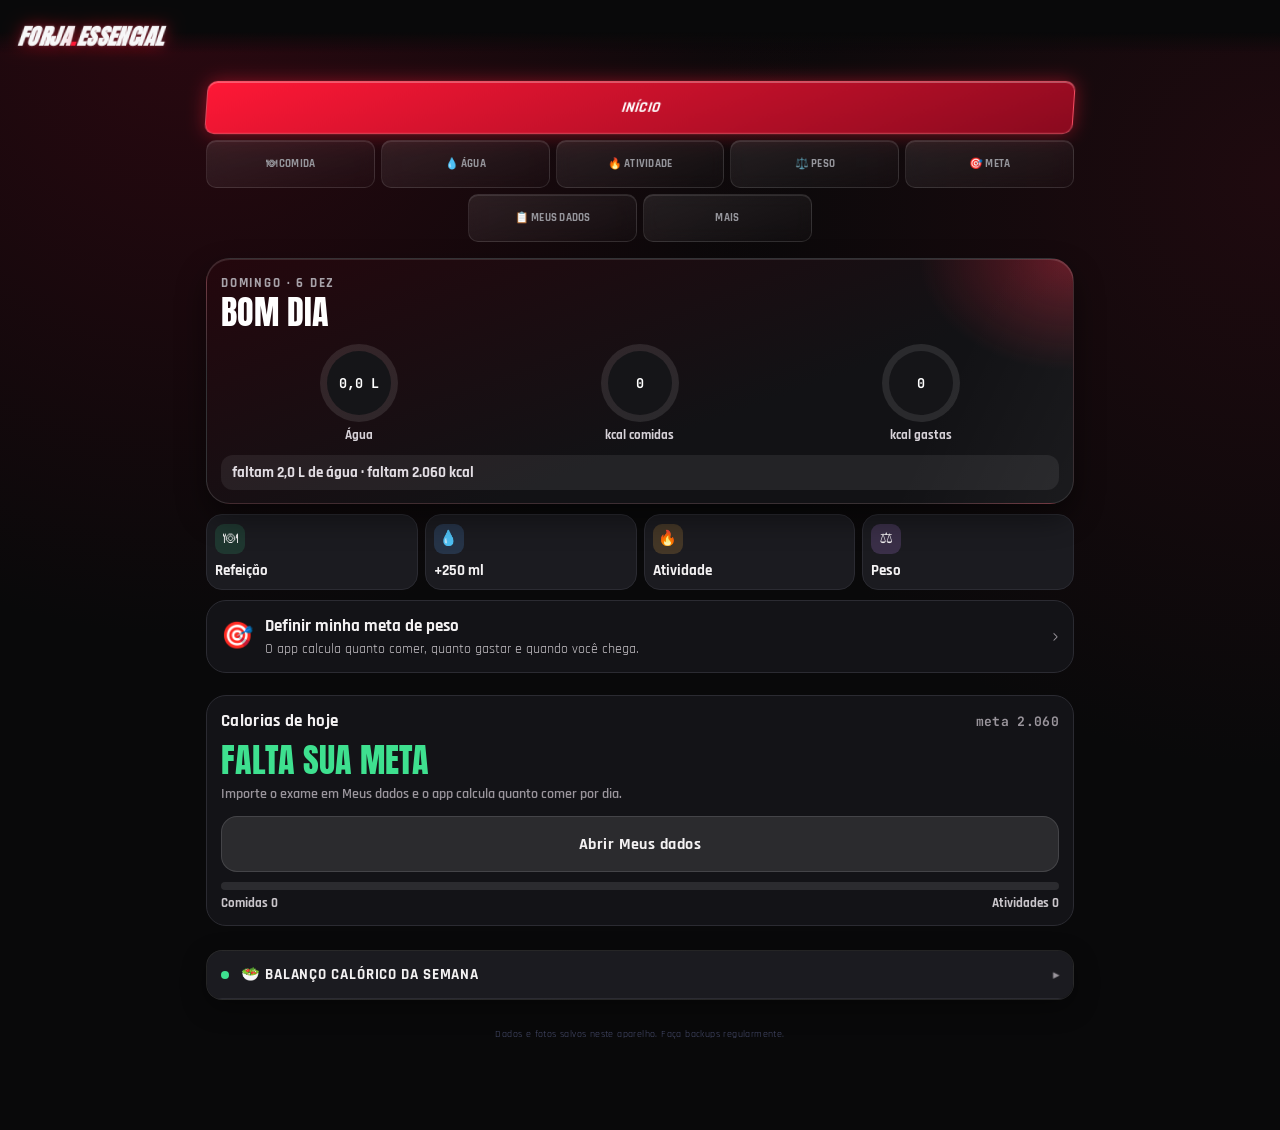
==== commit 9e331ab6: "3.1.0: Meta de peso (prazo, calorias, etapas) Co-Authored-By: Claude Opus 5.5 <noreply@anthropic.com" ====
--- a/index.html
+++ b/index.html
@@ -1307,8 +1307,8 @@
 <script src="ui-collapsible.js"></script>
 <script src="install-app.js"></script>
 <script src="home-hero.js"></script>
-<script src="google-config.js"></script>
-<script src="google-direct.js"></script>
+<script src="google-config.js?v=3.1.0"></script>
+<script src="google-direct.js?v=3.1.0"></script>
 <script src="sheet-sync-script.js"></script>
 <script src="sheet-sync.js"></script>
 <script src="backup-status.js"></script>
@@ -1337,6 +1337,7 @@
 <script src="wod-library.js"></script>
 <script src="app-enhancements.js"></script>
 <script src="forja3.js"></script>
+<script src="forja-meta.js"></script>
 <script src="forja-tour.js"></script>
 <script>forjaInitialization.then(()=>ForjaStravaUI.init()).then(()=>ForjaStravaUI.sync()).catch(e=>console.error('Strava:',e));</script>
 <script>forjaInitialization.then(()=>ForjaEstimateUI.init()).catch(e=>console.error('Referências:',e));</script>
--- a/forja3.css
+++ b/forja3.css
@@ -451,7 +451,7 @@
 /* =====================================================================
    VARIANTE ESSENCIAL (Pietra)
    ===================================================================== */
-body[data-forja-variant="essencial"] .tabs .tab:not([data-tab="inicio"]):not([data-tab="dieta"]):not([data-tab="agua"]):not([data-tab="atividade"]):not([data-tab="corpo"]):not([data-tab="dados"]):not([data-tab="mais"]){display:none!important}
+body[data-forja-variant="essencial"] .tabs .tab:not([data-tab="inicio"]):not([data-tab="dieta"]):not([data-tab="agua"]):not([data-tab="atividade"]):not([data-tab="corpo"]):not([data-tab="dados"]):not([data-tab="meta"]):not([data-tab="mais"]){display:none!important}
 body[data-forja-variant="essencial"] #weekly-goal-card,body[data-forja-variant="essencial"] #weekly-report-card,body[data-forja-variant="essencial"] #custom-week-cards{display:none!important}
 body[data-forja-variant="essencial"] .tabs{grid-template-columns:repeat(3,1fr)!important}
 body[data-forja-variant="essencial"] .tabs .tab[data-tab="inicio"]{grid-column:1/-1}
@@ -528,3 +528,65 @@
 #sheet-sync-card .sheet-sync-check input{width:24px;height:24px;min-height:0;margin:0;flex:none;accent-color:var(--f3-ok)}
 #sheet-sync-card #sheet-sync-disconnect{width:100%;min-height:44px;margin-top:6px;border-radius:12px;border:1px solid var(--f3-borda);background:transparent;color:var(--f3-tx-3);font-family:var(--f3-ui);font-weight:700;font-size:15px}
 #sheet-sync-card .sheet-sync-status{font-size:14px}
+
+/* ===== 3.1 Meta de peso ===== */
+.mt-home{display:flex;align-items:center;gap:12px;width:100%;text-align:left;font:inherit;color:var(--f3-tx);cursor:pointer}
+.mt-home .ic{font-size:26px;flex:none}
+.mt-home .tx,.mt-home>span:not(.ic){flex:1;min-width:0;display:flex;flex-direction:column;gap:3px}
+.mt-home b{font-family:var(--f3-num);font-size:17px}
+.mt-home small{color:var(--f3-tx-2);font-size:14px}
+.mt-home>i{font-style:normal;font-size:24px;color:var(--f3-tx-3)}
+.mt-home.vazio b{font-family:var(--f3-ui);font-size:17px}
+.mt-bar{display:block;height:8px;border-radius:99px;background:var(--f3-vidro-2);overflow:hidden;margin-top:4px}
+.mt-bar i{display:block;height:100%;border-radius:inherit;background:linear-gradient(90deg,var(--f3-corpo),var(--f3-comida))}
+.mt-trio{display:grid;grid-template-columns:repeat(3,1fr);gap:8px;text-align:center;margin:6px 0 10px}
+.mt-trio small{display:block;color:var(--f3-tx-3);font-size:13px;text-transform:uppercase;letter-spacing:.06em}
+.mt-trio b{font-family:var(--f3-num);font-size:22px}
+.mt-trio .agora b{color:var(--f3-corpo);font-size:28px}
+.mt-frase{margin:8px 0 2px;color:var(--f3-tx-2)}
+.mt-frase b{color:var(--f3-tx)}
+.mt-peso,#mt-peso{width:4.2em;background:transparent;border:0;color:inherit;font:inherit;text-align:center;padding:0}
+#mt-peso:focus{outline:2px solid var(--f3-corpo);border-radius:6px}
+.mt-seg{margin:6px 0 10px}
+.mt-ritmos{display:grid;grid-template-columns:repeat(4,1fr);gap:6px}
+.mt-ritmos button{display:flex;flex-direction:column;align-items:center;gap:2px;min-height:58px;padding:8px 2px;border-radius:14px;border:1px solid var(--f3-borda);background:var(--f3-vidro);color:var(--f3-tx);font:inherit;cursor:pointer}
+.mt-ritmos button b{font-family:var(--f3-num);font-size:15px}
+.mt-ritmos button small{font-size:12px;color:var(--f3-tx-2)}
+.mt-ritmos button.on{border-color:var(--f3-corpo);background:color-mix(in srgb,var(--f3-corpo) 18%,transparent)}
+.mt-data{display:flex;align-items:center;justify-content:space-between;gap:10px;margin-top:10px}
+.mt-data input{background:var(--f3-vidro);border:1px solid var(--f3-borda);border-radius:12px;color:var(--f3-tx);font:inherit;padding:10px 12px;min-height:44px}
+.mt-quando{text-align:center;padding:6px 0 12px}
+.mt-quando small{display:block;color:var(--f3-tx-2)}
+.mt-quando b{display:block;font-family:var(--f3-disp);font-size:40px;letter-spacing:.02em;line-height:1.1;color:var(--f3-corpo)}
+.mt-quando span{color:var(--f3-tx-2);font-size:14px}
+.mt-conta{display:grid;grid-template-columns:1fr 1fr;gap:8px}
+.mt-conta div{background:var(--f3-vidro);border:1px solid var(--f3-borda);border-radius:14px;padding:10px 12px}
+.mt-conta small{display:block;color:var(--f3-tx-3);font-size:13px}
+.mt-conta b{font-family:var(--f3-num);font-size:22px}
+.mt-conta em{font-style:normal;font-size:12px;color:var(--f3-tx-3);margin-left:4px}
+.mt-conta .neg b{color:var(--f3-treino)}
+.mt-conta .pos b{color:var(--f3-supl)}
+.mt-conta .dest{border-color:var(--f3-comida);background:color-mix(in srgb,var(--f3-comida) 14%,transparent)}
+.mt-conta .dest b{color:var(--f3-comida)}
+.mt-aviso{margin:10px 0 0;padding:10px 12px;border-radius:12px;font-size:15px;line-height:1.4;background:color-mix(in srgb,var(--f3-supl) 14%,transparent);border:1px solid color-mix(in srgb,var(--f3-supl) 40%,transparent)}
+.mt-aviso.ok{background:var(--f3-vidro);border-color:var(--f3-borda)}
+.mt-etapas{display:flex;flex-direction:column;border:1px solid var(--f3-borda);border-radius:14px;overflow:hidden}
+.mt-etapas div{display:grid;grid-template-columns:1fr auto auto;gap:12px;align-items:center;padding:9px 12px;border-top:1px solid var(--f3-borda)}
+.mt-etapas div:first-child{border-top:0}
+.mt-etapas small{color:var(--f3-tx-3);font-size:13px}
+.mt-etapas b{font-family:var(--f3-num)}
+.mt-etapas .fim{background:color-mix(in srgb,var(--f3-corpo) 14%,transparent)}
+.mt-res .f3-cta{margin-top:14px;width:100%}
+.mt-graf{width:100%;height:auto;margin-top:10px}
+.mt-graf .plano{stroke:var(--f3-tx-3);stroke-width:1.5;stroke-dasharray:5 4}
+.mt-graf .hoje{stroke:var(--f3-borda);stroke-width:1}
+.mt-graf polyline.real{fill:none;stroke:var(--f3-corpo);stroke-width:2.5;stroke-linejoin:round;stroke-linecap:round}
+.mt-graf circle.real{fill:var(--f3-corpo)}
+.mt-leg{display:flex;gap:14px;font-size:13px;color:var(--f3-tx-3)}
+.mt-leg span:last-child{margin-left:auto}
+.mt-leg .pl::before{content:'';display:inline-block;width:14px;border-top:2px dashed var(--f3-tx-3);vertical-align:middle;margin-right:5px}
+.mt-leg .re::before{content:'';display:inline-block;width:14px;border-top:3px solid var(--f3-corpo);vertical-align:middle;margin-right:5px}
+#tab-meta .f3-lbl{margin-top:14px}
+.mt-seg{display:grid!important;grid-template-columns:1fr 1fr;width:100%}
+.mt-seg button{white-space:nowrap}
+.mt-ajustar{width:100%;margin:0 0 12px}
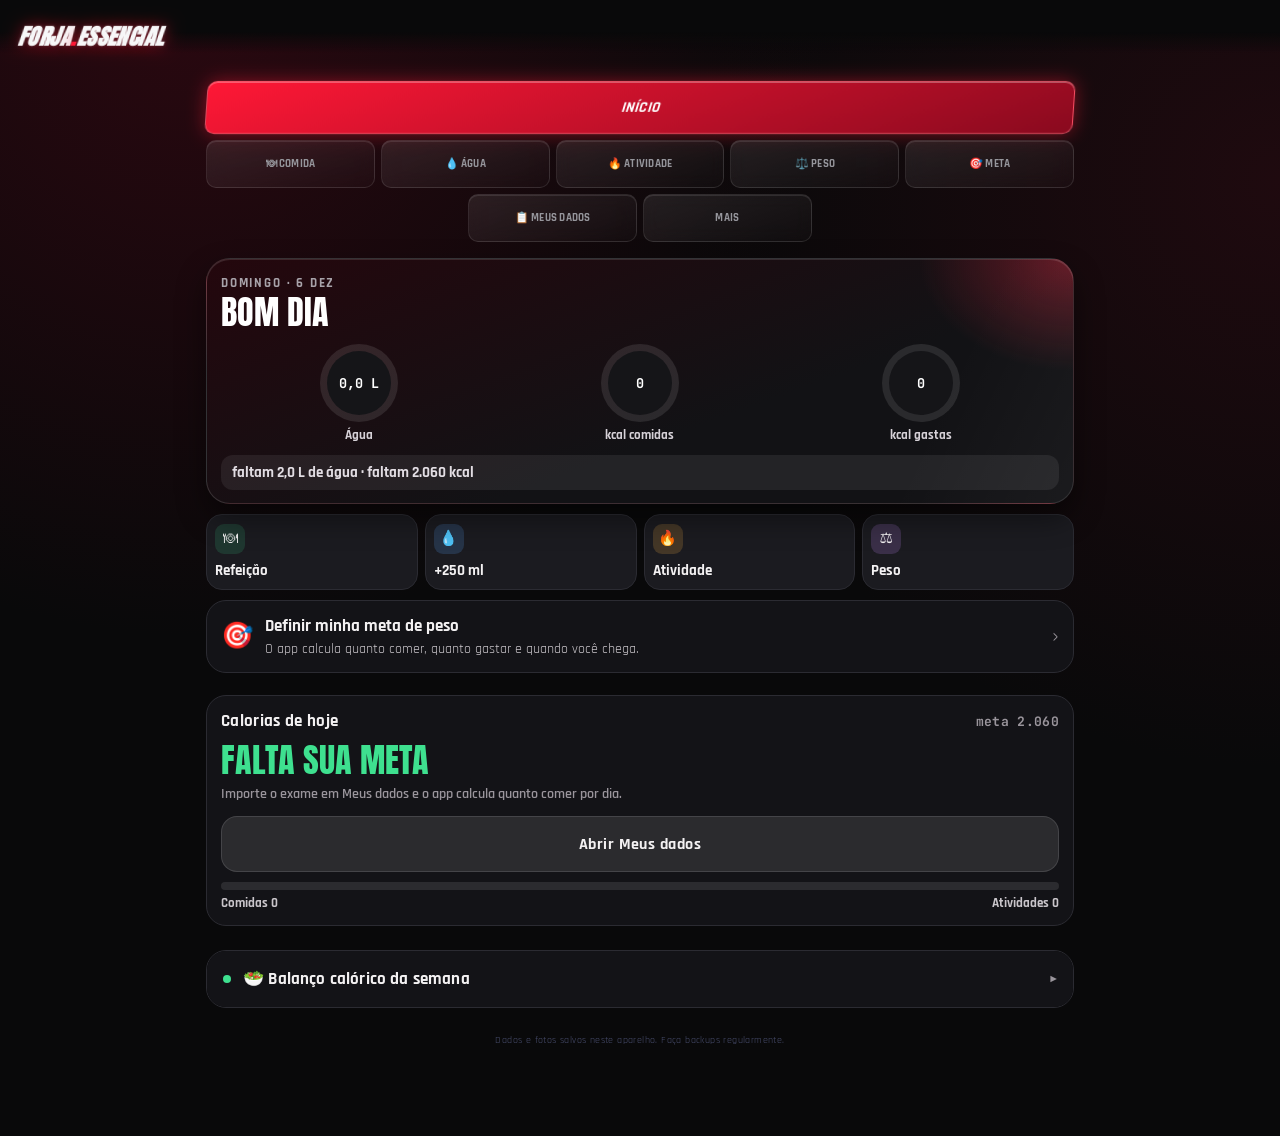
==== commit 650d0fe7: "3.3.0: apagar série/exercício, visual novo nos menus antigos, Garmin removido Co-Authored-By: Claude" ====
--- a/index.html
+++ b/index.html
@@ -54,7 +54,7 @@
 
     <section class="card" id="first-run-guide" hidden>
       <div class="card-head"><h2>👋 Comece do seu jeito</h2></div>
-      <p>Seus registros começam vazios. Você pode usar treino, dieta e cartões sem conectar contas. Em <strong>Mais</strong>, escolha se quer configurar seu próprio Strava, autorizar Garmin ou cadastrar um cardápio.</p>
+      <p>Seus registros começam vazios. Você pode usar treino, dieta e cartões sem conectar contas. Em <strong>Mais</strong>, escolha se quer configurar seu próprio Strava ou cadastrar um cardápio.</p>
       <div class="row"><button type="button" class="primary" id="first-run-open-settings">Ver opções em Mais</button><button type="button" id="first-run-dismiss">Entendi</button></div>
     </section>
 
@@ -109,15 +109,6 @@
         <div class="dash-stat-lbl">🔥 gasto em exercício</div>
       </div>
       <div class="dash-stat" data-home-card="ingestao"><div class="dash-stat-num" id="dash-intake">–</div><div class="dash-stat-lbl">🍴 ingestão hoje</div></div>
-      <div class="dash-stat" data-home-card="repouso"><div class="dash-stat-num" id="dash-resting">–</div><div class="dash-stat-lbl">🫀 calorias de repouso</div></div>
-      <div class="dash-stat" data-home-card="passos">
-        <div class="dash-stat-num" id="dash-steps">–</div>
-        <div class="dash-stat-lbl">👟 passos hoje</div>
-      </div>
-      <div class="dash-stat" data-home-card="gasto-total">
-        <div class="dash-stat-num" id="dash-garmin-total">–</div>
-        <div class="dash-stat-lbl">⌚ gasto Garmin + CrossFit avulso</div>
-      </div>
       <div class="dash-stat" data-home-card="dieta-dias">
         <div class="dash-stat-num" id="dash-deficit-streak">0</div>
         <div class="dash-stat-lbl">🥗 dias com dieta concluída</div>
@@ -167,7 +158,7 @@
       <div class="card-head"><h2>🥗 Balanço calórico da semana</h2></div>
       <div class="weekly-calorie-value" id="weekly-calorie-value">Calculando…</div>
       <p class="calc-formula-note" id="weekly-calorie-detail" role="status" aria-live="polite"></p>
-      <p id="weekly-range" class="calc-formula-note"></p><p id="weekly-goal" class="calc-formula-note"></p><details><summary>Ver dias e entender o saldo</summary><div id="weekly-days"></div><p class="calc-formula-note">Saldo energético = gasto total do Garmin + CrossFit registrado à parte − consumo registrado. Só entram dias concluídos com gasto disponível. Atividades já ligadas ao Garmin ou Strava não são somadas novamente.</p><p class="weekly-calorie-legend">Verde: saldo positivo · Laranja: perto de zero ou saldo muito elevado para revisar · Vermelho: consumo acima do gasto. As cores descrevem o saldo, não são uma recomendação para comer menos.</p></details>
+      <p id="weekly-range" class="calc-formula-note"></p><p id="weekly-goal" class="calc-formula-note"></p><details><summary>Ver os dias</summary><div id="weekly-days"></div><p class="calc-formula-note">Meta do dia = gasto do corpo + atividades lançadas − o que você tira para a meta de peso. Verde: abaixo da meta · Vermelho: acima.</p></details>
     </div>
     <div class="card" id="weekly-report-card" data-home-card="comparacao-semanal" data-module-card="weekly-report-card"><div class="card-head"><h2>📊 Comparação semanal</h2></div><div id="weekly-report-content">O relatório será preenchido conforme seus registros e sincronizações.</div></div>
     <div data-home-card="atualizar"><button type="button" class="primary" id="home-refresh" onclick="ForjaSyncCenter.refreshAll()">Atualizar</button>
@@ -535,7 +526,7 @@
 
   <div id="tab-progresso" style="display:none">
     <div class="card"><div class="card-head"><h2>📅 Progresso</h2></div>
-      <p class="calc-formula-note">Toque em um dia para ver o que foi registrado e o que já foi concluído. Ponto claro: em andamento; ponto preenchido: meta cumprida. Os gastos do Garmin aparecem somente quando esse dado foi sincronizado.</p>
+      <p class="calc-formula-note">Toque em um dia para ver o que foi registrado e o que já foi concluído. Ponto claro: em andamento; ponto preenchido: meta cumprida.</p>
       <div class="progress-month-nav"><button type="button" id="progress-prev-month" aria-label="Mês anterior">‹</button><strong id="progress-month"></strong><button type="button" id="progress-next-month" aria-label="Próximo mês">›</button></div>
       <p id="progress-month-summary" class="calc-formula-note"></p>
       <div id="progress-calendar-grid" class="progress-calendar-grid" aria-label="Calendário de registros"></div>
@@ -591,13 +582,13 @@
   </div>
 
   <div class="section-block" data-section-id="mais-integracoes" data-default-collapsed="true">
-    <div class="import-section-header integracoes" onclick="toggleSection('mais-integracoes')">🔗 INTEGRAÇÕES E CONEXÕES <span class="section-chevron">▾</span></div>
+    <div class="import-section-header integracoes" onclick="toggleSection('mais-integracoes')">🔗 Integrações e conexões <span class="section-chevron">▾</span></div>
     <div class="section-body">
     <div class="card" id="sync-center-card" data-module-card="sync-center-card">
       <div class="card-head"><h2>🔄 Central de sincronização</h2></div>
       <p class="calc-formula-note">Atualiza as fontes autorizadas e preserva os últimos dados se algum serviço estiver indisponível.</p>
       <p id="sync-center-status" class="calc-formula-note" role="status">Ainda não houve sincronização neste aparelho.</p>
-      <button type="button" class="primary" onclick="ForjaSyncCenter.refreshAll()">Atualizar Garmin e Strava</button>
+      <button type="button" class="primary" onclick="ForjaSyncCenter.refreshAll()">Atualizar Strava</button>
     </div>
     <div class="card" id="strava-card" data-module-card="strava-card">
       <div class="card-head"><h2>🔗 Conectar ao Strava</h2></div>
@@ -621,18 +612,6 @@
       <p id="strava-status" role="status" aria-live="polite" class="calc-formula-note">Aguardando configuração.</p>
       <p class="calc-formula-note">Treinos manuais são mantidos. Calorias podem não estar disponíveis na importação; nesse caso, confira e preencha manualmente.</p>
     </div>
-    <div class="card" id="health-connect-card" data-module-card="health-connect-card">
-      <div class="card-head"><h2>⌚ Garmin pelo Health Connect</h2></div>
-      <p id="health-connect-status" role="status" class="calc-formula-note">Verificando compatibilidade…</p>
-      <details class="routine-panel"><summary>Conexão e dados do Garmin</summary>
-      <p class="calc-formula-note">Leia passos e calorias ativas enviados pelo Garmin Connect. Os dados permanecem neste aparelho e não são enviados ao nosso serviço.</p>
-      <div style="display:flex;gap:8px;flex-wrap:wrap">
-        <button type="button" class="primary" id="health-connect-connect" onclick="ForjaHealthConnect.connect()">Autorizar acesso</button>
-        <button type="button" class="primary secondary-btn" id="health-connect-sync" onclick="ForjaHealthConnect.sync()">Sincronizar</button>
-      </div>
-      <div id="health-connect-days"></div>
-      </details>
-    </div>
     <div class="card" id="dash-gym-card" data-module-card="dash-gym-card">
       <div class="card-head"><h2>💳 Pagamento do CrossFit</h2></div>
       <label>Vencimento (dia do mês)</label>
@@ -674,7 +653,7 @@
   </div>
 
   <div class="section-block" data-section-id="mais-config" data-default-collapsed="true">
-    <div class="import-section-header settings" onclick="toggleSection('mais-config')">⚙️ CONFIGURAÇÕES E PREFERÊNCIAS <span class="section-chevron">▾</span></div>
+    <div class="import-section-header settings" onclick="toggleSection('mais-config')">⚙️ Configurações e preferências <span class="section-chevron">▾</span></div>
     <div class="section-body">
     <div class="card">
       <label>Abas visíveis</label>
@@ -688,7 +667,6 @@
       <details class="routine-panel" style="margin-top:16px"><summary>Começar a usar o Forja</summary>
         <p>Você pode usar registros de treino, dieta e hábitos neste aparelho sem conectar contas. As opções abaixo são independentes.</p>
         <p><strong>Strava e foto com IA:</strong> se quiser, crie sua aplicação Strava e seu serviço Cloudflare; informe o endereço do seu serviço na área Strava abaixo e autorize sua própria conta. Nunca use o serviço de outra pessoa.</p>
-        <p><strong>Garmin:</strong> se quiser, sincronize o relógio no Garmin Connect e permita compartilhar passos e calorias com o Health Connect deste celular. Depois autorize o Forja na área Garmin abaixo.</p>
         <p><strong>Cardápio:</strong> preencha o seu na seção Meu cardápio ou importe um arquivo de cardápio. É opcional; a aba Dieta funciona sem ele.</p>
       </details>
 
@@ -766,21 +744,21 @@
   </div>
 
   <div class="section-block" data-section-id="mais-recursos" data-default-collapsed="true">
-    <div class="import-section-header recursos" onclick="toggleSection('mais-recursos')">🎛️ PERSONALIZAR RECURSOS <span class="section-chevron">▾</span></div>
+    <div class="import-section-header recursos" onclick="toggleSection('mais-recursos')">🎛️ Personalizar recursos <span class="section-chevron">▾</span></div>
     <div class="section-body">
     <div class="card">
-      <p class="calc-formula-note">Desative cartões que você não usa (ex: integrações do CrossFit, Strava, Garmin). Eles somem das abas, mas os dados continuam salvos — é só reativar aqui se mudar de ideia.</p>
+      <p class="calc-formula-note">Desative cartões que você não usa (ex: integrações do CrossFit, Strava). Eles somem das abas, mas os dados continuam salvos — é só reativar aqui se mudar de ideia.</p>
       <div id="module-toggle-list"></div>
     </div>
     </div>
   </div>
 
   <div class="section-block" data-section-id="mais-privacidade" data-default-collapsed="true">
-    <div class="import-section-header privacy" onclick="toggleSection('mais-privacidade')">🔒 PRIVACIDADE E DADOS <span class="section-chevron">▾</span></div>
+    <div class="import-section-header privacy" onclick="toggleSection('mais-privacidade')">🔒 Privacidade e dados <span class="section-chevron">▾</span></div>
     <div class="section-body">
     <div class="card" id="privacy-card">
       <div class="card-head"><h2>🔒 Privacidade e acesso</h2></div>
-      <p class="calc-formula-note">Seus registros ficam no aparelho. Strava usa o serviço Cloudflare configurado; Garmin é lido pelo Health Connect. Tokens e sessões não entram no backup.</p>
+      <p class="calc-formula-note">Seus registros ficam no aparelho. Strava usa o serviço Cloudflare configurado. Tokens e sessões não entram no backup.</p>
       <p id="privacy-lock-status" class="calc-formula-note">Verificando bloqueio…</p>
       <label for="privacy-new-pin">PIN de 4 a 8 números</label><input id="privacy-new-pin" type="password" inputmode="numeric" maxlength="8" autocomplete="new-password">
       <div class="settings-btn-row"><button type="button" class="settings-btn" onclick="ForjaPrivacyLock.configureFromUI()">Ativar ou trocar PIN</button><button type="button" class="settings-btn" onclick="ForjaPrivacyLock.disableFromUI()">Desativar PIN</button></div>
@@ -819,7 +797,7 @@
   </div>
 
   <div class="section-block" data-section-id="mais-sobre" data-default-collapsed="true">
-    <div class="import-section-header sobre" onclick="toggleSection('mais-sobre')">ℹ️ SOBRE O APP <span class="section-chevron">▾</span></div>
+    <div class="import-section-header sobre" onclick="toggleSection('mais-sobre')">ℹ️ Sobre o app <span class="section-chevron">▾</span></div>
     <div class="section-body">
     <div class="card" id="changelog-card">
       <div class="card-head"><h2>📋 Versão do app</h2><span class="count">v<span id="changelog-current-version">–</span></span></div>
@@ -845,7 +823,7 @@
 
   <!-- IMPORTAR TAB — every "send a screenshot" feature lives here, in one place -->
   <div id="tab-importar" style="display:none">
-    <div class="import-section-header treino">🏋️ TREINO / CARDIO — print do relógio</div>
+    <div class="import-section-header treino">🏋️ Treino / cardio — print do relógio</div>
     <div class="card" id="watch-ocr-card" data-module-card="watch-ocr-card">
       <p class="calc-formula-note">Manda o print da tela de detalhe do treino no Zepp — o app lê duração, frequência cardíaca, zonas, efeito e RPE automaticamente. Confira antes de salvar, a leitura pode errar.</p>
       <label>Associar a qual treino?</label>
@@ -857,7 +835,7 @@
       <div id="watch-ocr-history" style="margin-top:14px;"></div>
     </div>
 
-    <div class="import-section-header corpo">⚖️ BALANÇA — bioimpedância (OKOK)</div>
+    <div class="import-section-header corpo">⚖️ Balança — bioimpedância (OKOK)</div>
     <div class="card" id="scale-import-card" data-module-card="scale-import-card">
       <p class="calc-formula-note">Manda o print da tela "Detalhes" do app OKOK — lê peso, % gordura, massa muscular, água, gordura visceral, metabolismo e mais.</p>
       <label for="scale-import-file" class="photo-btn" style="display:block; margin-bottom:10px;">📷 Escolher print da balança</label>
@@ -867,7 +845,7 @@
       <div id="scale-import-history" style="margin-top:14px;"></div>
     </div>
 
-    <div class="import-section-header corpo">📸 CORPO — foto de evolução física</div>
+    <div class="import-section-header corpo">📸 Corpo — foto de evolução física</div>
     
 
     <div class="card" id="progress-photo-card">
@@ -904,7 +882,7 @@
       </div>
     </div>
 
-    <div class="import-section-header comida">🍽️ DIETA DE HOJE</div>
+    <div class="import-section-header comida">🍽️ Dieta de hoje</div>
     <div class="card" id="diet-summary-card">
       <div class="card-head"><h2 id="diet-summary-title">🍽 Hoje</h2></div>
       <div id="diet-rings"></div>
@@ -912,7 +890,7 @@
       <div id="deficit-streak-label" class="water-streak-label"></div>
     </div>
 
-    <div class="import-section-header comida">⚡ LANÇAMENTO RÁPIDO</div>
+    <div class="import-section-header comida">⚡ Lançamento rápido</div>
     <div class="card" id="quick-diet-card">
       <div id="quick-shortcuts"></div>
 
@@ -947,7 +925,7 @@
     </div>
 
     <div class="section-block" data-section-id="dieta-avancado" data-default-collapsed="true">
-    <div class="import-section-header comida" onclick="toggleSection('dieta-avancado')">🔧 LANÇAMENTO DETALHADO (AVANÇADO, RARAMENTE NECESSÁRIO) <span class="section-chevron">▾</span></div>
+    <div class="import-section-header comida" onclick="toggleSection('dieta-avancado')">🔧 Lançamento detalhado (avançado, raramente necessário) <span class="section-chevron">▾</span></div>
     <div class="section-body">
     <div class="card">
       <div class="card-head"><h2>➕ Adicionar refeição</h2></div>
@@ -1307,8 +1285,8 @@
 <script src="ui-collapsible.js"></script>
 <script src="install-app.js"></script>
 <script src="home-hero.js"></script>
-<script src="google-config.js?v=3.1.0"></script>
-<script src="google-direct.js?v=3.1.0"></script>
+<script src="google-config.js?v=3.3.0"></script>
+<script src="google-direct.js?v=3.3.0"></script>
 <script src="sheet-sync-script.js"></script>
 <script src="sheet-sync.js"></script>
 <script src="backup-status.js"></script>
@@ -1329,7 +1307,6 @@
 <script src="estimates-ui.js"></script>
 <script src="strava-core.js"></script>
 <script src="strava-ui.js"></script>
-<script src="health-connect.js"></script>
 <script src="diet-core.js"></script>
 <script src="diet-flow.js"></script>
 <script src="routine-diet.js"></script>
@@ -1343,7 +1320,6 @@
 <script>forjaInitialization.then(()=>ForjaEstimateUI.init()).catch(e=>console.error('Referências:',e));</script>
 <script>forjaInitialization.then(()=>ForjaPersonalization.init()).then(()=>ForjaDietFlow.init()).then(()=>ForjaRoutineDiet.init()).catch(e=>console.error('Dieta:',e));</script>
 <script>forjaInitialization.then(()=>ForjaWodLibrary.init()).catch(e=>console.error('WODs:',e));</script>
-<script>forjaInitialization.then(()=>ForjaHealthConnect.init()).catch(e=>console.error('Health Connect:',e));</script>
 <script>forjaInitialization.then(()=>ForjaEnhancements.init()).catch(e=>console.error('Aprimoramentos:',e));</script>
 <script>forjaInitialization.then(()=>ForjaDataFoundation.migrate()).then(()=>Promise.all([ForjaSyncCenter.render(),ForjaDashboardLayout.apply(),ForjaDashboardLayout.renderSettings(),ForjaFeatureToggle.apply(),ForjaFeatureToggle.renderSettings(),ForjaWeeklyReport.render(),ForjaGymTraining.init().then(()=>ForjaGymUI.init()),ForjaPrivacyLock.init(),ForjaUpdateCheck.render(),ForjaCustomWeekCards.init()])).then(()=>ForjaSheetSync.init()).then(()=>ForjaHomeHero.init()).then(()=>ForjaCollapsible.enhanceTabs()).then(()=>ForjaUiSections.applyCollapsedState()).then(()=>ForjaBackupStatus.render()).catch(e=>console.error('Modernização:',e));</script>
 <script>forjaInitialization.then(()=>ForjaOnboarding.init()).catch(e=>console.error('Primeiros passos:',e));</script>
--- a/forja3.css
+++ b/forja3.css
@@ -421,6 +421,9 @@
 .num-big b{text-align:center;font-family:var(--f3-num);font-size:40px;line-height:1}
 .num-big b small{font-family:var(--f3-ui);font-size:15px;color:var(--f3-tx-3);margin-left:6px}
 .num-big.k b{color:var(--f3-supl)}
+.rel-in{display:flex;align-items:baseline;justify-content:center;gap:8px;min-height:72px;border-radius:16px;background:var(--f3-chapa);border:1px solid var(--f3-aresta);padding:8px 14px}
+.rel-in input{width:100%;max-width:220px;background:transparent;border:0;outline:0;color:var(--f3-supl);text-align:center;font-family:var(--f3-num);font-size:40px;font-weight:800}
+.rel-in small{font-size:15px;color:var(--f3-tx-3)}
 .chips-min{margin-top:8px}
 .act-row{display:flex;align-items:center;gap:10px;padding:9px 0;border-top:1px solid var(--f3-aresta)}
 .act-row:first-of-type{border-top:0}
@@ -586,7 +589,113 @@
 .mt-leg span:last-child{margin-left:auto}
 .mt-leg .pl::before{content:'';display:inline-block;width:14px;border-top:2px dashed var(--f3-tx-3);vertical-align:middle;margin-right:5px}
 .mt-leg .re::before{content:'';display:inline-block;width:14px;border-top:3px solid var(--f3-corpo);vertical-align:middle;margin-right:5px}
+.mt-leg{flex-wrap:wrap;row-gap:4px}
+.mt-leg .al::before{content:'';display:inline-block;width:9px;height:9px;border-radius:50%;background:var(--f3-comida);vertical-align:middle;margin-right:5px}
+.mt-leg .ok::before,.mt-leg .ac::before,.mt-leg .sm::before{content:'';display:inline-block;width:10px;height:10px;border-radius:3px;vertical-align:middle;margin-right:5px}
+.mt-leg .ok::before{background:var(--f3-comida)}
+.mt-leg .ac::before{background:var(--f3-treino)}
+.mt-leg .sm::before{border:1.5px dashed var(--f3-tx-3)}
+.mt-leg .ml::before{content:'';display:inline-block;width:14px;border-top:2px solid var(--f3-tx);vertical-align:middle;margin-right:5px}
+.mt-leg span:last-child{margin-left:0}
+.mt-graf .plano.velho{opacity:.35}
+.mt-graf .muda{stroke:var(--f3-supl);stroke-width:1;stroke-dasharray:2 3}
+.mt-graf .base{stroke:var(--f3-aresta);stroke-width:1}
+.mt-graf circle.alvo{fill:var(--f3-comida)}
+.mt-graf .eixo{fill:var(--f3-tx-3);font-size:10px;font-family:var(--f3-num)}
+.mt-graf .eixo.hj{fill:var(--f3-tx)}
+.mt-graf rect.ok{fill:var(--f3-comida)}
+.mt-graf rect.acima{fill:var(--f3-treino)}
+.mt-graf rect.parcial{opacity:.55}
+.mt-graf rect.sem{fill:none;stroke:var(--f3-tx-3);stroke-width:1.2;stroke-dasharray:3 3}
+.mt-graf .alvo-l{stroke:var(--f3-tx);stroke-width:2;stroke-linecap:round}
+#tab-meta .mini-step b{white-space:nowrap;min-width:0}
+#tab-meta .mini-step .mt-peso{width:3.6em}
+.mt-hj{display:flex;align-items:center;gap:10px;padding:10px 0;border-top:1px solid var(--f3-borda)}
+.mt-hj:first-of-type{border-top:0}
+.mt-hj .ic{font-size:20px;width:28px;text-align:center}
+.mt-hj .tx{flex:1;min-width:0}
+.mt-hj .tx b{display:block;font-size:15px}
+.mt-hj .tx small{color:var(--f3-tx-3);font-size:13px}
+.mt-hj .st{color:var(--f3-ok);font-weight:800;font-size:18px}
+.mt-hj.ok .tx b{color:var(--f3-ok)}
 #tab-meta .f3-lbl{margin-top:14px}
 .mt-seg{display:grid!important;grid-template-columns:1fr 1fr;width:100%}
 .mt-seg button{white-space:nowrap}
 .mt-ajustar{width:100%;margin:0 0 12px}
+
+/* 3.3 apagar série */
+.sheet.v3 .stab .ck.del{cursor:pointer;transition:background .15s}
+.sheet.v3 .stab .rw.f .ck.del.armado{background:var(--f3-treino);color:#fff;font-size:18px;animation:del-pulse .9s ease-in-out infinite alternate}
+@keyframes del-pulse{from{box-shadow:0 0 0 0 rgba(255,42,70,.5)}to{box-shadow:0 0 0 6px rgba(255,42,70,0)}}
+.sheet.v3 .del-dica{margin:6px 4px 0;font-size:13px;color:var(--f3-tx-3)}
+@media (prefers-reduced-motion:reduce){.sheet.v3 .stab .rw.f .ck.del.armado{animation:none}}
+.sheet.v3 .mais-chips .rm-ex{color:var(--f3-tx-3)}
+.sheet.v3 .mais-chips .rm-ex.armado{background:var(--f3-treino);border-color:var(--f3-treino);color:#fff}
+
+/* ================= G2 (3.3): visual novo em todos os menus antigos =================
+   Mesmos tokens das telas novas: cartões carvão com borda fina, títulos em frase,
+   textos de apoio maiores e sem caixinha, botões com a mesma altura e cantos. */
+body.f3 main .card{background:var(--f3-carvao-2)!important;border:1px solid var(--f3-aresta)!important;border-radius:20px!important;box-shadow:none!important;backdrop-filter:none!important;-webkit-backdrop-filter:none!important;padding:14px;margin-bottom:12px;color:var(--f3-tx);font-family:var(--f3-ui)}
+/* cartão que só repete o nome da aba (a barra da seção já mostra) */
+body.f3 main .card:has(> .card-head:only-child){display:none}
+body.f3 main .card-head h2{font-family:var(--f3-ui);font-size:17px;font-weight:800;text-transform:none;letter-spacing:.02em;text-shadow:none;color:var(--f3-tx)}
+/* faixas abre/fecha: título em frase, como .f3-t */
+body.f3 .import-section-header,body.f3 .cc-card>.cc-head{text-transform:none!important;letter-spacing:.01em!important;font-size:17px!important;font-weight:800!important;min-height:56px;padding:0 16px!important;border-radius:20px!important;border:1px solid var(--f3-aresta)!important;background:var(--f3-carvao-2)!important;color:var(--f3-tx)!important;font-style:normal!important;box-shadow:none!important}
+body.f3 .cc-card>.cc-head{border:0!important;border-radius:0!important;margin:-14px -14px 12px;width:calc(100% + 28px);border-bottom:1px solid var(--f3-aresta)!important}
+body.f3 .cc-card.collapsed>.cc-head,body.f3 .cc-card[data-collapsed="true"]>.cc-head{margin-bottom:-14px;border-bottom:0!important}
+body.f3 .import-section-header.integracoes::before{background:var(--f3-agua)} body.f3 .import-section-header.settings::before{background:var(--f3-corpo)}
+body.f3 .import-section-header.privacy::before{background:var(--f3-treino)} body.f3 .import-section-header.sobre::before{background:var(--f3-tx-3)}
+/* texto de apoio: maior, sem caixa */
+body.f3 main .calc-formula-note{font-size:14px!important;line-height:1.45;color:var(--f3-tx-3);background:none!important;padding:0!important;margin:6px 0 12px;font-weight:600;border:0!important}
+body.f3 main .empty{font-size:15px;color:var(--f3-tx-3);text-align:center;padding:18px 8px;background:var(--f3-vidro);border:1px dashed var(--f3-borda);border-radius:14px}
+/* rótulos e campos */
+body.f3 main label{font-size:12px;letter-spacing:.1em;color:var(--f3-tx-3);font-weight:800;font-family:var(--f3-ui)}
+body.f3 main input:not([type=checkbox]):not([type=radio]):not([type=range]),body.f3 main select,body.f3 main textarea{min-height:48px;font-size:16px;border-radius:12px;background:var(--f3-chapa);border:1px solid var(--f3-aresta);color:var(--f3-tx);font-family:var(--f3-ui)}
+body.f3 main input:focus,body.f3 main select:focus,body.f3 main textarea:focus{border-color:var(--f3-treino);outline:0}
+/* botões: principal igual ao .f3-cta, secundário igual ao .f3-cta.sec */
+body.f3 main button.primary{min-height:52px;border-radius:16px;font-family:var(--f3-ui);font-style:normal;font-weight:800;font-size:16px;letter-spacing:.03em;background:linear-gradient(145deg,#ff2a46,#a5001a);box-shadow:0 8px 18px rgba(176,0,28,.28),inset 0 1px 0 rgba(255,255,255,.25);padding:0 16px}
+body.f3 main button.primary.secondary-btn,body.f3 main button.secondary-btn{background:var(--f3-vidro-2)!important;color:var(--f3-tx)!important;border:1px solid var(--f3-borda)!important;box-shadow:none!important;text-transform:none;font-size:16px}
+body.f3 main button.primary:disabled{opacity:.45;box-shadow:none}
+/* números de destaque e grades antigas */
+body.f3 main .calorie-result-card{background:var(--f3-chapa)!important;border:1px solid var(--f3-aresta)!important;border-radius:16px!important;box-shadow:none!important;padding:14px!important;text-align:center}
+body.f3 main .calorie-result-card .lbl{font-size:12px;letter-spacing:.1em;color:var(--f3-tx-3);text-transform:uppercase;font-weight:800}
+body.f3 main .calorie-result-card .val{font-family:var(--f3-num);font-size:40px;color:var(--f3-supl);text-shadow:none}
+body.f3 main .goal-grid{gap:8px}
+body.f3 main .goal-cell{background:var(--f3-vidro)!important;border:1px solid var(--f3-borda)!important;border-radius:14px!important;padding:10px 12px!important}
+body.f3 main .goal-cell .glbl{font-size:13px;color:var(--f3-tx-3);text-transform:none;letter-spacing:0}
+body.f3 main .goal-cell .gval{font-family:var(--f3-num);font-size:22px}
+/* recompensas: nome + custo à esquerda, botões compactos à direita */
+body.f3 .reward-item{display:grid;grid-template-columns:1fr auto 44px;gap:8px;align-items:center;background:var(--f3-chapa);border:1px solid var(--f3-aresta);border-radius:14px;padding:10px 10px 10px 14px}
+body.f3 .reward-info b{font-size:16px;line-height:1.25}
+body.f3 .reward-info span{font-family:var(--f3-num);font-size:13px;color:var(--f3-supl)}
+body.f3 .reward-item button.primary{width:auto;min-height:44px;margin:0;padding:0 14px;font-size:15px}
+body.f3 .reward-item .ex-remove-btn{width:44px;height:44px;border-radius:12px;border:1px solid var(--f3-aresta);background:transparent;color:var(--f3-tx-3)}
+/* calendários e listas de dias */
+body.f3 main .weekly-card-row>*{border-radius:10px}
+body.f3 .wk-dia{display:grid;grid-template-columns:52px 1fr auto;gap:8px;align-items:center;margin:0;padding:10px 0;border-top:1px solid var(--f3-aresta);font-size:15px}
+body.f3 .wk-dia:first-child{border-top:0}
+body.f3 .wk-dia b{font-family:var(--f3-num)} body.f3 .wk-dia span{color:var(--f3-tx-2)}
+body.f3 .wk-dia em{font-style:normal;font-family:var(--f3-num);font-weight:700;color:var(--f3-tx-3)}
+body.f3 .wk-dia em.ok{color:var(--f3-comida)} body.f3 .wk-dia em.acima{color:var(--f3-treino)}
+body.f3 #weekly-calorie-value{font-family:var(--f3-num);font-size:20px;font-weight:800;line-height:1.25}
+body.f3 #weekly-calorie-card[data-tone="green"] #weekly-calorie-value{color:var(--f3-comida)}
+body.f3 #weekly-calorie-card[data-tone="red"] #weekly-calorie-value{color:var(--f3-treino)}
+/* textos longos soltos dentro dos cartões antigos */
+body.f3 main .card p:not(.calc-formula-note):not(.f3-nota){font-size:15px;line-height:1.45;color:var(--f3-tx-2)}
+body.f3 main details>summary{font-size:15px;font-weight:700;color:var(--f3-tx-2);min-height:44px;display:flex;align-items:center;cursor:pointer}
+body.f3 main .photo-btn{min-height:52px;display:flex!important;align-items:center;justify-content:center;gap:6px;border-radius:14px;border:1px dashed var(--f3-borda);background:var(--f3-vidro);color:var(--f3-tx);font-family:var(--f3-ui);font-size:16px;font-weight:700;text-transform:none;letter-spacing:0;padding:0 12px}
+body.f3 main .ex-chip-grid>.empty{grid-column:1/-1}
+body.f3 main .card .row{gap:8px}
+body.f3 .visibility-switch{text-transform:none!important;letter-spacing:0!important;font-size:15px!important;font-weight:700!important;color:var(--f3-tx)!important;background:var(--f3-chapa)!important;border:1px solid var(--f3-aresta)!important;border-radius:14px!important;font-family:var(--f3-ui)}
+body.f3 .visibility-switch input:checked + .switch-track{background:var(--f3-treino);box-shadow:none}
+body.f3 main .calorie-result-card .val{font-size:30px;line-height:1.15}
+body.f3 main .empty{display:block;width:100%;box-sizing:border-box}
+body.f3 main .stepper-row button{color:var(--f3-tx)!important;background:var(--f3-chapa)!important;border:1px solid var(--f3-aresta)!important;border-radius:12px!important;font-family:var(--f3-num);font-weight:700}
+/* G2 tema claro: textos que eram brancos fixos no visual antigo */
+body.f3[data-theme="light"] main .goal-cell .gval,body.f3[data-theme="light"] main .st-title{color:var(--f3-tx)!important}
+body.f3[data-theme="light"] main .corrida-status-chip{color:var(--f3-tx)!important;background:var(--f3-chapa)!important}
+body.f3[data-theme="light"] main .photo-reminder-banner{color:var(--f3-tx)!important;background:#ffe4e8!important;border-color:#ff8fa0!important}
+body.f3[data-theme="light"] main .calorie-result-card .val,body.f3[data-theme="light"] main .reward-info span{color:#a85f00!important}
+body.f3[data-theme="light"] main .backup-status-warn{color:#8a5a00!important}
+body.f3[data-theme="light"] main .gym-status.pending{color:#7a0014!important}
+body.f3[data-theme="light"] main .angle-btn.active{color:#7a0014!important}
